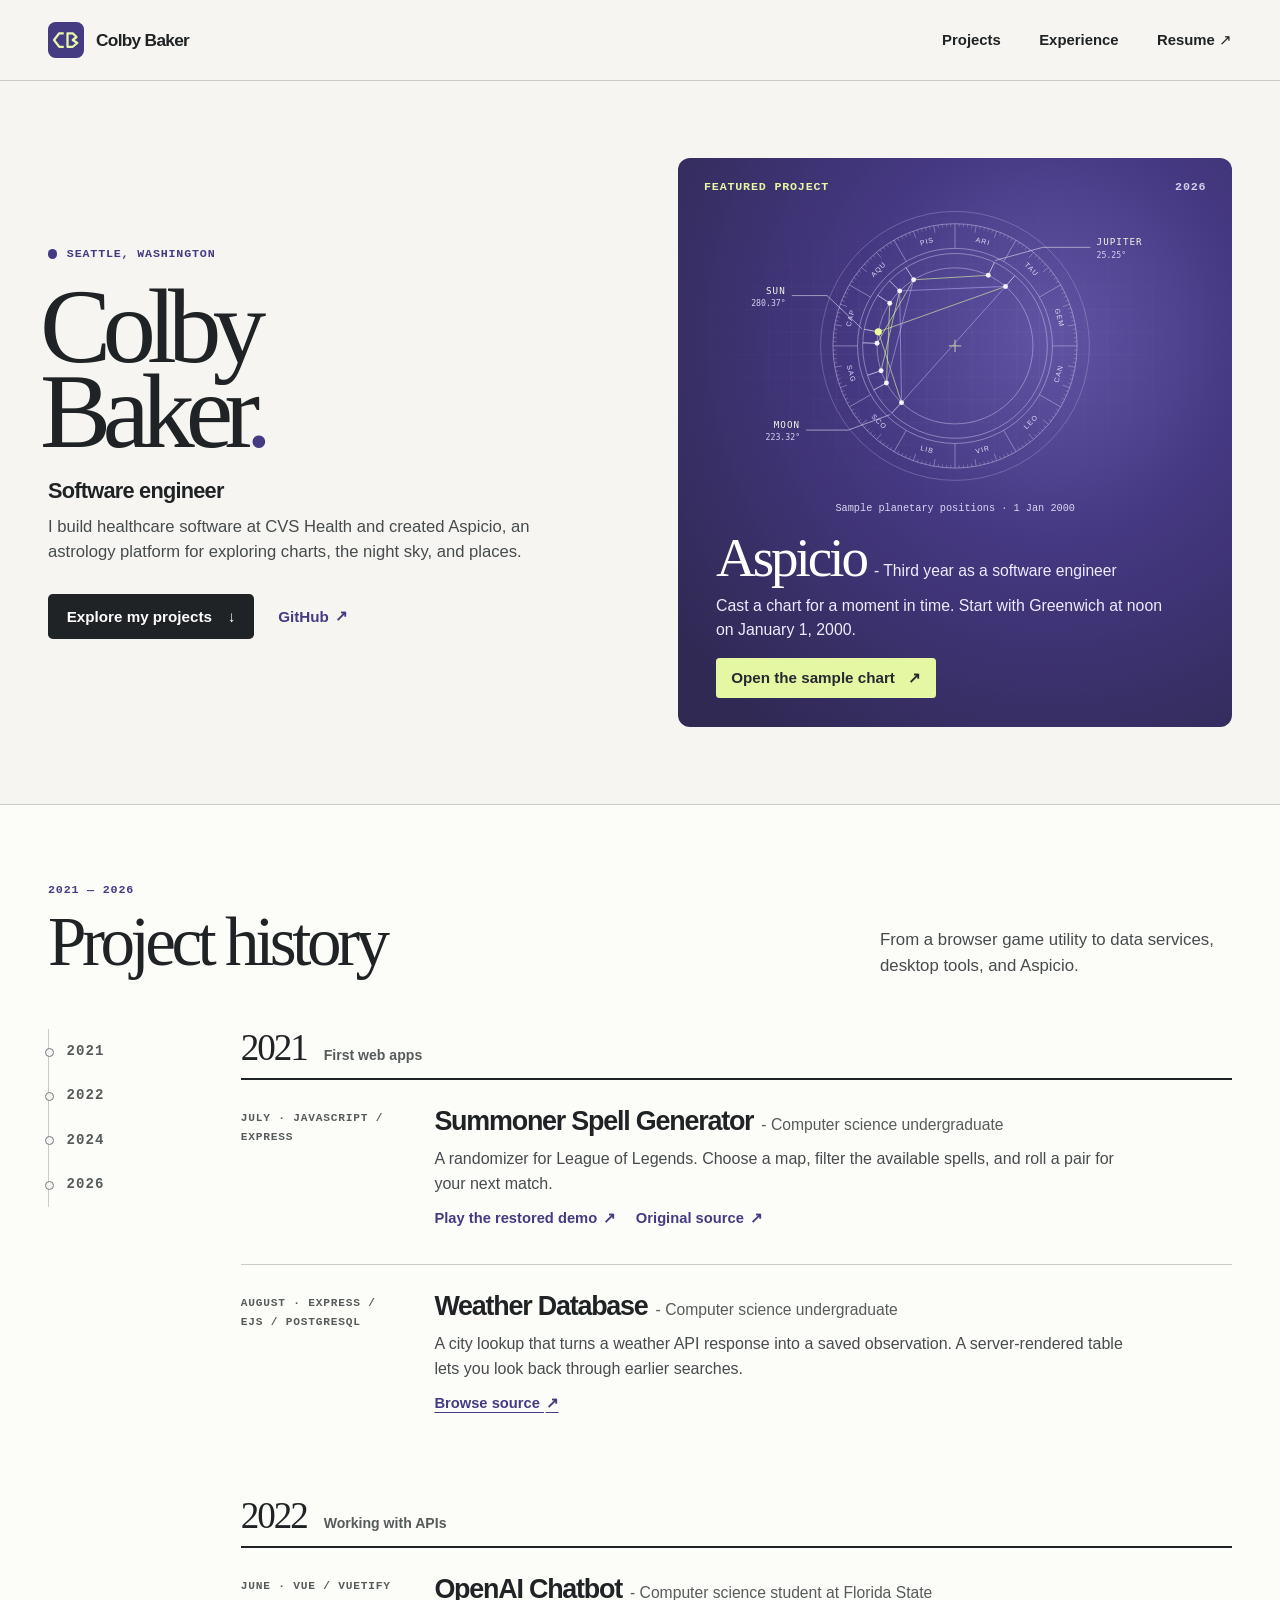
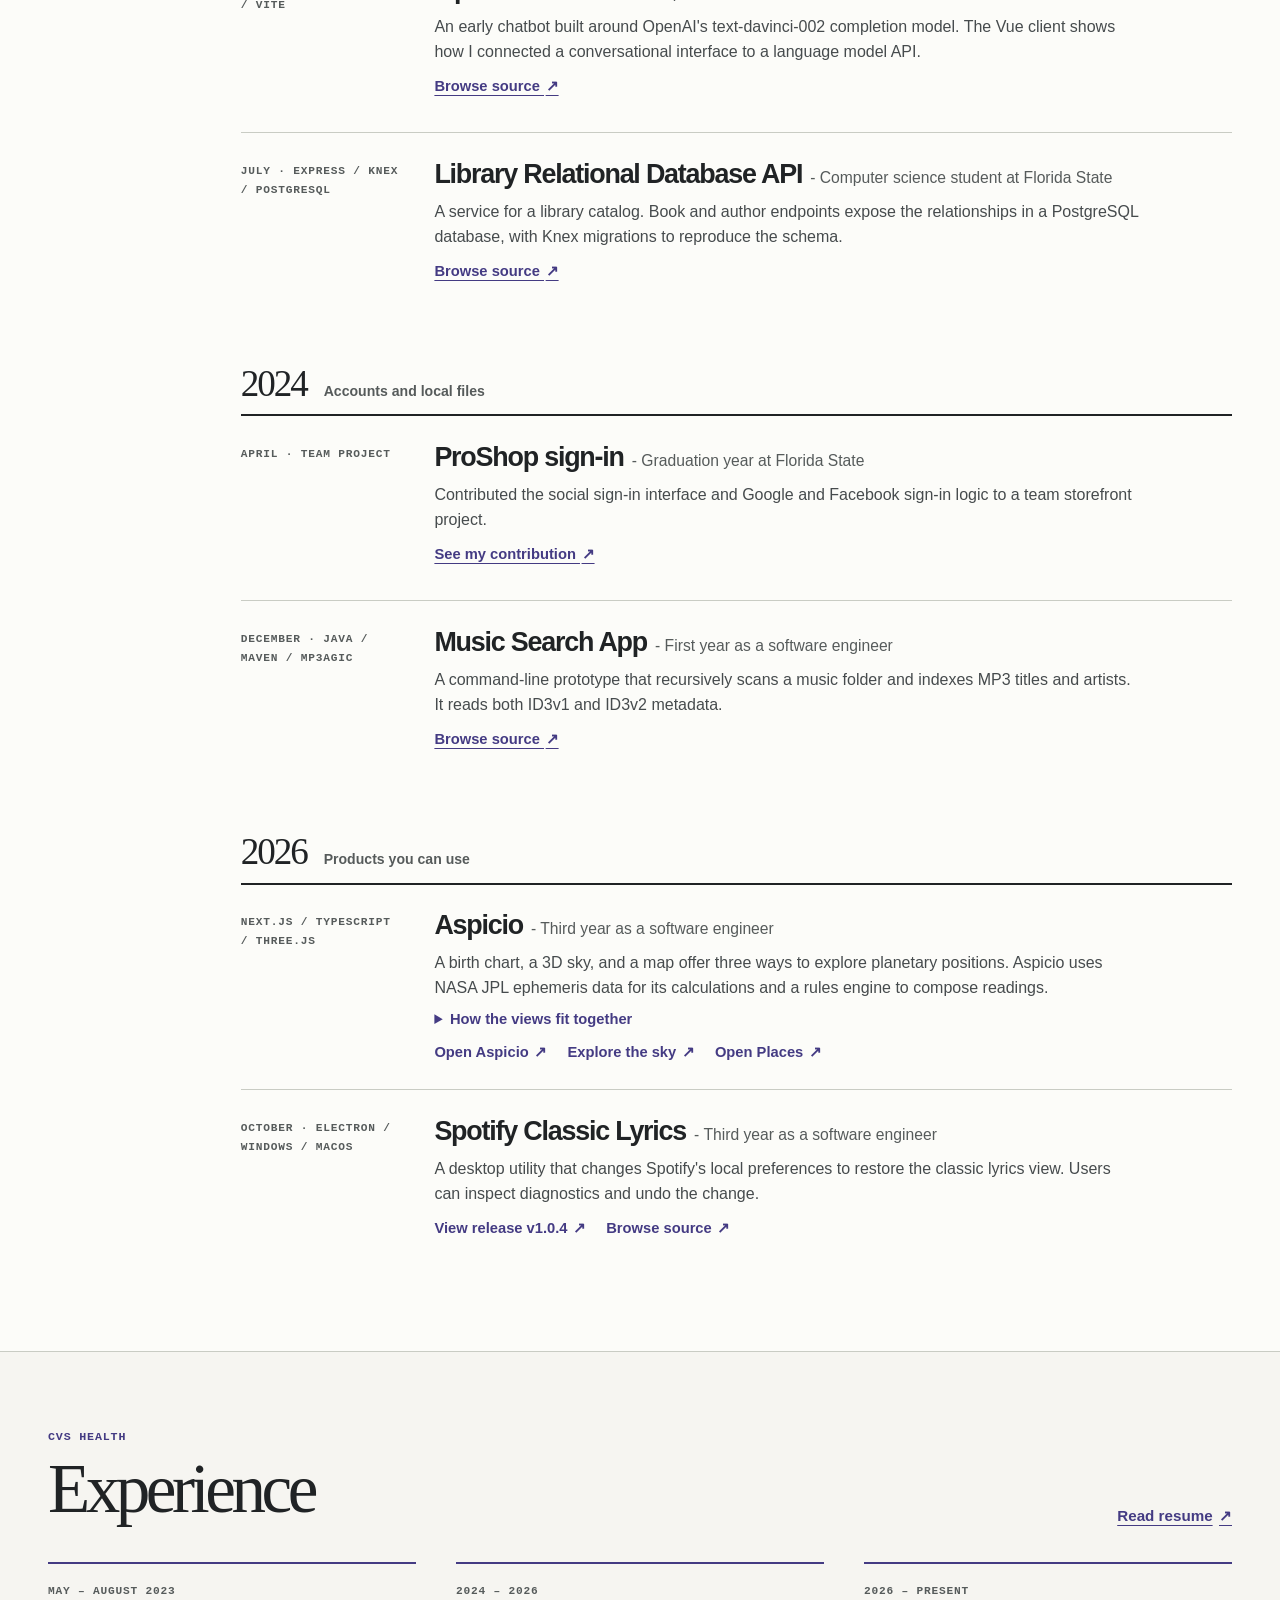
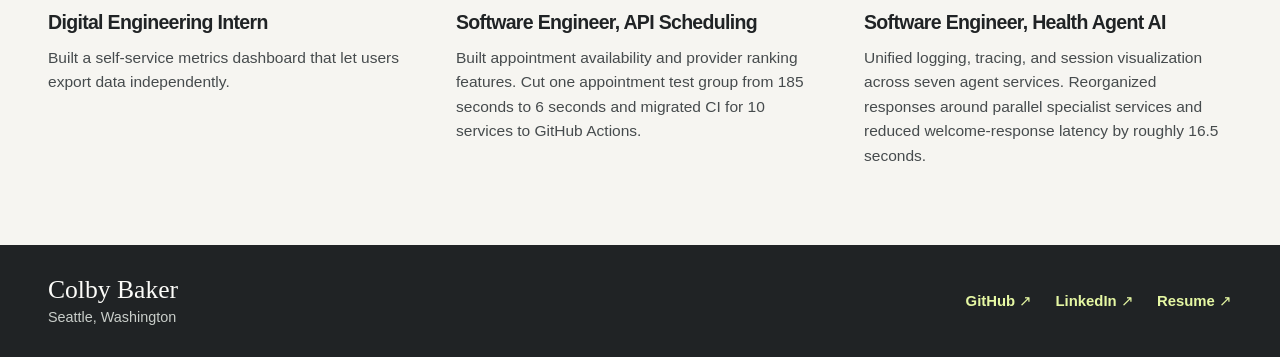
==== index.html @ 5fcb0e1f "Refresh cached styles for project stage labels" ====
<!doctype html>
<html lang="en">
<head>
  <meta charset="utf-8">
  <meta name="viewport" content="width=device-width,initial-scale=1">
  <meta name="theme-color" content="#f6f5f1">
  <title>Colby Baker • Software engineer</title>
  <meta name="description" content="Colby Baker's engineering portfolio. Try Aspicio, explore a restored 2021 web app, and follow his work from relational APIs to production software at CVS Health.">
  <meta property="og:title" content="Colby Baker • Software engineer">
  <meta property="og:description" content="Explore Aspicio and follow my projects from 2021 to today.">
  <meta property="og:type" content="website">
  <meta property="og:url" content="https://colbyco.github.io/">
  <link rel="canonical" href="https://colbyco.github.io/">
  <link rel="icon" href="data:image/svg+xml,%3Csvg xmlns='http://www.w3.org/2000/svg' viewBox='0 0 48 48'%3E%3Crect width='48' height='48' rx='10' fill='%233f3882'/%3E%3Cpath d='M21 15H15L8 24l7 9h6m5-18h7l5 5-5 4 6 4-6 5h-7Z' fill='none' stroke='%23e7f8a9' stroke-width='3' stroke-linejoin='round'/%3E%3C/svg%3E">
  <link rel="stylesheet" href="./portfolio.css?v=42088f0">
</head>
<body id="top">
  <a class="skip" href="#main">Skip to content</a>
  <header class="site-header">
    <div class="wrap nav">
      <a href="#top" class="wordmark" aria-label="Colby Baker, home">
        <svg width="36" height="36" viewBox="0 0 48 48" aria-hidden="true"><rect width="48" height="48" rx="10" fill="currentColor"/><path d="M21 15H15L8 24l7 9h6m5-18h7l5 5-5 4 6 4-6 5h-7Z" fill="none" stroke="#e7f8a9" stroke-width="3" stroke-linejoin="round"/></svg>
        <span>Colby Baker</span>
      </a>
      <nav aria-label="Main navigation">
        <a href="#projects">Projects</a>
        <a href="#experience">Experience</a>
        <a href="./Colby-Baker-Resume.pdf">Resume <span aria-hidden="true">↗</span></a>
      </nav>
    </div>
  </header>
  <main id="main">
    <section class="hero wrap" aria-labelledby="hero-title">
      <div class="hero-copy">
        <p class="eyebrow location"><span aria-hidden="true"></span>Seattle, Washington</p>
        <h1 id="hero-title">Colby <br>Baker<span class="period">.</span></h1>
        <p class="intro-role">Software engineer</p>
        <p class="intro">I build healthcare software at CVS Health and created Aspicio, an astrology platform for exploring charts, the night sky, and places.</p>
        <div class="actions">
          <a class="button" href="#projects">Explore my projects <span aria-hidden="true">↓</span></a>
          <a class="text-link" href="https://github.com/Colbyco">GitHub <span aria-hidden="true">↗</span></a>
        </div>
      </div>
      <article class="feature" aria-labelledby="featured-name">
        <div class="feature-header"><span class="eyebrow">Featured project</span><span class="feature-date">2026</span></div>
        <figure class="chart-frame"><img src="./j2000.svg" width="540" height="300" alt="A circular plot showing the geocentric longitudes of ten solar system bodies."><figcaption>Sample planetary positions · 1 Jan 2000</figcaption></figure>
        <div class="feature-content">
          <h2 id="featured-name">Aspicio <span class="project-stage">-&nbsp;Third year as a software engineer</span></h2>
          <p>Cast a chart for a moment in time. Start with Greenwich at noon on January 1, 2000.</p>
          <a class="feature-link" href="https://aspicio.app/chart?date=2000-01-01&amp;time=12%3A00&amp;lat=51.4779&amp;lng=0&amp;tz=Europe%2FLondon&amp;loc=Greenwich">Open the sample chart <span aria-hidden="true">↗</span></a>
        </div>
      </article>
    </section>
    <section class="archive" id="projects" aria-labelledby="projects-title">
      <div class="wrap">
        <header class="section-header"><div><p class="eyebrow">2021 — 2026</p><h2 id="projects-title">Project history</h2></div>
        <p>From a browser game utility to data services, desktop tools, and Aspicio.</p></header>
        <div class="archive-layout">
          <nav class="year-nav" aria-label="Jump to project year">
            <a href="#y2021">2021</a><a href="#y2022">2022</a><a href="#y2024">2024</a><a href="#y2026">2026</a>
          </nav>
          <div class="years">
            <section class="year" id="y2021" aria-labelledby="year2021">
              <h3 id="year2021">2021 <span>First web apps</span></h3>
              <article class="project">
                <p class="meta"><time datetime="2021-07">July</time> · JavaScript / Express</p><h4>Summoner Spell Generator <span class="project-stage">-&nbsp;Computer science undergraduate</span></h4>
                <p>A randomizer for League of Legends. Choose a map, filter the available spells, and roll a pair for your next match.</p>
                <div class="project-links"><a href="./summoner-spell-generator.html">Play the restored demo <span aria-hidden="true">↗</span></a><a href="https://github.com/Colbyco/summoner-spell-generator">Original source <span aria-hidden="true">↗</span></a></div>
              </article>
              <article class="project">
                <p class="meta"><time datetime="2021-08">August</time> · Express / EJS / PostgreSQL</p><h4>Weather Database <span class="project-stage">-&nbsp;Computer science undergraduate</span></h4>
                <p>A city lookup that turns a weather API response into a saved observation. A server-rendered table lets you look back through earlier searches.</p>
                <a href="https://github.com/Colbyco/weather-database-website">Browse source <span aria-hidden="true">↗</span></a>
              </article>
            </section>
            <section class="year" id="y2022" aria-labelledby="year2022">
              <h3 id="year2022">2022 <span>Working with APIs</span></h3>
              <article class="project">
                <p class="meta"><time datetime="2022-06">June</time> · Vue / Vuetify / Vite</p><h4>OpenAI Chatbot <span class="project-stage">-&nbsp;Computer science student at Florida State</span></h4>
                <p>An early chatbot built around OpenAI's text-davinci-002 completion model. The Vue client shows how I connected a conversational interface to a language model API.</p>
                <a href="https://github.com/Colbyco/OpenAI-Chat-Bot">Browse source <span aria-hidden="true">↗</span></a>
              </article>
              <article class="project">
                <p class="meta"><time datetime="2022-07">July</time> · Express / Knex / PostgreSQL</p><h4>Library Relational Database API <span class="project-stage">-&nbsp;Computer science student at Florida State</span></h4>
                <p>A service for a library catalog. Book and author endpoints expose the relationships in a PostgreSQL database, with Knex migrations to reproduce the schema.</p>
                <a href="https://github.com/Colbyco/library-relational-database-api">Browse source <span aria-hidden="true">↗</span></a>
              </article>
            </section>
            <section class="year" id="y2024" aria-labelledby="year2024">
              <h3 id="year2024">2024 <span>Accounts and local files</span></h3>
              <article class="project">
                <p class="meta"><time datetime="2024-04">April</time> · Team project</p><h4>ProShop sign-in <span class="project-stage">-&nbsp;Graduation year at Florida State</span></h4>
                <p>Contributed the social sign-in interface and Google and Facebook sign-in logic to a team storefront project.</p>
                <a href="https://github.com/Colbyco/proshop-v2/commit/704b9f6">See my contribution <span aria-hidden="true">↗</span></a>
              </article>
              <article class="project">
                <p class="meta"><time datetime="2024-12">December</time> · Java / Maven / mp3agic</p><h4>Music Search App <span class="project-stage">-&nbsp;First year as a software engineer</span></h4>
                <p>A command-line prototype that recursively scans a music folder and indexes MP3 titles and artists. It reads both ID3v1 and ID3v2 metadata.</p>
                <a href="https://github.com/Colbyco/music-search-app">Browse source <span aria-hidden="true">↗</span></a>
              </article>
            </section>
            <section class="year" id="y2026" aria-labelledby="year2026">
              <h3 id="year2026">2026 <span>Products you can use</span></h3>
              <article class="project">
                <p class="meta">Next.js / TypeScript / Three.js</p><h4>Aspicio <span class="project-stage">-&nbsp;Third year as a software engineer</span></h4>
                <p>A birth chart, a 3D sky, and a map offer three ways to explore planetary positions. Aspicio uses NASA JPL ephemeris data for its calculations and a rules engine to compose readings.</p>
                <details><summary>How the views fit together</summary><p>The chart plots bodies and aspects for a time and place. The sky puts those bodies among the stars. The Places map lets you move the location and explore how a relocation chart changes.</p></details>
                <div class="project-links"><a href="https://aspicio.app">Open Aspicio <span aria-hidden="true">↗</span></a><a href="https://aspicio.app/sky">Explore the sky <span aria-hidden="true">↗</span></a><a href="https://aspicio.app/places">Open Places <span aria-hidden="true">↗</span></a></div>
              </article>
              <article class="project">
                <p class="meta"><time datetime="2026-10">October</time> · Electron / Windows / macOS</p><h4>Spotify Classic Lyrics <span class="project-stage">-&nbsp;Third year as a software engineer</span></h4>
                <p>A desktop utility that changes Spotify's local preferences to restore the classic lyrics view. Users can inspect diagnostics and undo the change.</p>
                <div class="project-links"><a href="https://github.com/Colbyco/spotify-classic-lyrics/releases/tag/v1.0.4">View release v1.0.4 <span aria-hidden="true">↗</span></a><a href="https://github.com/Colbyco/spotify-classic-lyrics">Browse source <span aria-hidden="true">↗</span></a></div>
              </article>
            </section>
          </div>
        </div>
      </div>
    </section>
    <section class="experience wrap" id="experience" aria-labelledby="experience-title">
      <header class="section-header"><div><p class="eyebrow">CVS Health</p><h2 id="experience-title">Experience</h2></div><a class="text-link" href="./Colby-Baker-Resume.pdf">Read resume <span aria-hidden="true">↗</span></a></header>
      <div class="roles">
        <article><p class="meta">May – August 2023</p><h3>Digital Engineering Intern</h3><p>Built a self-service metrics dashboard that let users export data independently.</p></article>
        <article><p class="meta">2024 – 2026</p><h3>Software Engineer, API Scheduling</h3><p>Built appointment availability and provider ranking features. Cut one appointment test group from 185 seconds to 6 seconds and migrated CI for 10 services to GitHub Actions.</p></article>
        <article><p class="meta">2026 – present</p><h3>Software Engineer, Health Agent AI</h3><p>Unified logging, tracing, and session visualization across seven agent services. Reorganized responses around parallel specialist services and reduced welcome-response latency by roughly 16.5 seconds.</p></article>
      </div>
    </section>
  </main>
  <footer><div class="wrap footer"><div><strong>Colby Baker</strong><p>Seattle, Washington</p></div><nav aria-label="Professional links"><a href="https://github.com/Colbyco">GitHub ↗</a><a href="https://www.linkedin.com/in/bakercolby/">LinkedIn ↗</a><a href="./Colby-Baker-Resume.pdf">Resume ↗</a></nav></div></footer>
</body>
</html>
---- portfolio.css ----
:root {
  --paper: #f6f5f1;
  --white: #fcfcf9;
  --ink: #202325;
  --body: #464b4d;
  --muted: #565b5b;
  --line: #c9ccc4;
  --indigo: #443b83;
  --lime: #e5f7a3;
  color-scheme: light;
  font-family: "Instrument Sans", "Segoe UI", Arial, sans-serif;
  color: var(--ink);
  background: var(--paper);
  scroll-behavior: smooth;
}
* { box-sizing: border-box; }
body { margin: 0; }
a { color: inherit; text-underline-offset: .25em; text-decoration-thickness: .08em; }
a:hover { text-decoration: underline; }
a:focus-visible, summary:focus-visible { outline: 3px solid #8871d4; outline-offset: 5px; border-radius: .15rem; }
img { max-width: 100%; display: block; }
h1, h2, h3, h4, p { margin: 0; }
.wrap { width: min(77rem, calc(100% - 6rem)); margin-inline: auto; }
.skip { position: fixed; z-index: 5; top: .5rem; left: .5rem; padding: .75rem 1rem; color: white; background: var(--indigo); transform: translateY(-160%); }
.skip:focus { transform: translateY(0); }
.site-header { border-bottom: 1px solid var(--line); }
.nav, .wordmark, .nav nav, .actions, .button, .text-link, .feature-header, .feature-link, .project-links, .footer, .footer nav { display: flex; align-items: center; }
.nav { min-height: 5rem; justify-content: space-between; gap: 1rem; }
.wordmark { gap: .75rem; font-size: 1.08rem; font-weight: 680; letter-spacing: -.04em; }
.wordmark svg { color: var(--indigo); }
.nav a, .actions a, .feature-link, .footer a, .year-nav a, .project-links a { text-decoration: none; }
.nav nav { gap: clamp(1rem, 3vw, 2.5rem); }
.nav nav a, .footer nav a { padding: .65rem 0; font-size: .93rem; font-weight: 580; }
.nav a:hover, .footer a:hover, .actions .text-link:hover, .year-nav a:hover, .project-links a:hover { text-decoration: underline; }
.hero { display: grid; grid-template-columns: 1fr 1fr; align-items: stretch; gap: clamp(2.4rem, 6vw, 6rem); padding-block: clamp(3rem, 6vw, 5.8rem); }
.hero-copy { align-self: center; padding-block: .6rem; }
.eyebrow, .meta, .feature-date, .year-nav a { font: 600 .73rem/1.45 "Cascadia Mono", Consolas, "Courier New", monospace; letter-spacing: .07em; text-transform: uppercase; }
.eyebrow { color: var(--indigo); }
.location { display: flex; align-items: center; gap: .6rem; }
.location span { width: .58rem; height: .58rem; border-radius: 50%; background: var(--indigo); }
h1 { margin: 1.35rem 0 1.55rem -.075em; font: 500 clamp(5.65rem, 8.35vw, 8.65rem)/.79 Georgia, "Times New Roman", serif; letter-spacing: -.082em; }
.period { color: var(--indigo); }
.intro-role { font-size: clamp(1.15rem, 1.7vw, 1.55rem); font-weight: 600; letter-spacing: -.035em; }
.intro { margin-top: .65rem; max-width: 32rem; color: var(--body); font-size: clamp(1.04rem, 1.3vw, 1.18rem); line-height: 1.52; }
.actions { flex-wrap: wrap; gap: 1.5rem; margin-top: 1.8rem; }
.button, .text-link, .feature-link { gap: 1rem; font-size: .95rem; font-weight: 640; }
.button { padding: .9rem 1.17rem; background: var(--ink); color: white; border-radius: .3rem; }
.button:hover { background: var(--indigo); }
.text-link { color: var(--indigo); gap: .4rem; }
.feature { position: relative; isolation: isolate; overflow: hidden; display: flex; flex-direction: column; background: radial-gradient(ellipse at 67% 31%, #6154a4 0%, #453882 38%, #302954 89%); color: #fff; border-radius: .75rem; min-width: 0; }
.feature-header { justify-content: space-between; gap: 1rem; padding: 1.35rem 1.6rem 0; }
.feature-header .eyebrow { color: var(--lime); }
.feature-date { color: #d5cfea; }
.chart-frame { display: grid; align-content: center; flex: 1; min-height: 0; margin: 0; }
.chart-frame img { width: 100%; height: auto; }
.chart-frame figcaption { text-align: center; margin: -.2rem .75rem .8rem; font: .64rem/1.4 "Cascadia Mono", Consolas, monospace; color: #d9d5f1; }
.feature-content { padding: .15rem clamp(1.5rem, 3vw, 2.35rem) 1.85rem; }
.feature-content h2 { font: 500 clamp(2.6rem, 4.3vw, 4rem)/1 Georgia, "Times New Roman", serif; letter-spacing: -.055em; }
.feature-content p { max-width: 29rem; margin: .55rem 0 1rem; color: #eeebff; line-height: 1.5; font-size: .99rem; }
.feature-link { display: inline-flex; min-height: 2.5rem; gap: .8rem; padding-inline: .95rem; border-radius: .22rem; background: var(--lime); color: #282830; }
.feature-link:hover { background: #efffc2; text-decoration: underline; }
.archive { padding-block: clamp(3.25rem, 6vw, 5.8rem); border-block: 1px solid var(--line); background: var(--white); }
.section-header { display: flex; align-items: end; justify-content: space-between; gap: 2rem; }
.section-header h2 { margin-top: .45rem; font: 500 clamp(2.8rem, 5.4vw, 5.1rem)/1.04 Georgia, serif; letter-spacing: -.065em; }
.section-header > p { max-width: 22rem; color: var(--body); line-height: 1.5; font-size: 1.05rem; }
.archive-layout { display: grid; grid-template-columns: 9.25rem 1fr; gap: 2.8rem; align-items: start; margin-top: 3.2rem; }
.year-nav { position: sticky; top: 1.5rem; display: grid; border-left: 1px solid var(--line); }
.year-nav a { position: relative; padding: .75rem 1.1rem; color: var(--muted); font-size: .88rem; }
.year-nav a:hover, .year-nav a:focus-visible { color: var(--indigo); }
.year-nav a::before { content: ""; position: absolute; width: .44rem; height: .44rem; border-radius: 50%; background: var(--paper); border: 1px solid #777484; left: -.27rem; top: calc(50% - .22rem); }
.year { scroll-margin-top: 1.5rem; margin-bottom: 3rem; }
.year:last-child { margin-bottom: 0; }
.year > h3 { display: flex; align-items: baseline; gap: 1.05rem; padding-bottom: .76rem; border-bottom: 2px solid var(--ink); font: 500 2.32rem/1 Georgia, serif; letter-spacing: -.055em; }
.year h3 span { font: 600 .88rem/1.45 "Instrument Sans", "Segoe UI", Arial, sans-serif; color: var(--muted); letter-spacing: 0; }
.project { display: grid; grid-template-columns: 11rem minmax(0, 1fr); gap: .52rem 1.1rem; align-items: start; padding: 1.55rem 0; }
.project + .project { border-top: 1px solid var(--line); }
.meta { color: var(--muted); font-size: .7rem; }
.project > .meta { grid-column: 1; grid-row: 1 / span 4; padding: .26rem .5rem 0 0; max-width: 10.5rem; line-height: 1.65; }
.project > :not(.meta) { grid-column: 2; }
.project h4 { font: 650 clamp(1.32rem, 2.1vw, 1.7rem)/1.2 "Instrument Sans", "Segoe UI", Arial, sans-serif; letter-spacing: -.045em; }
.project h4, .feature-content h2 { display: flex; flex-wrap: wrap; align-items: baseline; gap: .2rem .5rem; }
.project-stage { color: var(--muted); font: 500 .98rem/1.4 "Instrument Sans", "Segoe UI", Arial, sans-serif; letter-spacing: normal; }
.feature .project-stage { color: #eeebff; }
.project > p:not(.meta), details p, .roles article > p:not(.meta) { color: var(--body); font-size: 1rem; line-height: 1.58; max-width: 44rem; }
.project > a, .project-links a { color: var(--indigo); font-weight: 640; font-size: .92rem; }
.project > a, .project-links { justify-self: start; padding-block: .3rem; }
.project-links { flex-wrap: wrap; gap: .65rem 1.25rem; }
.project a span { margin-left: .1rem; }
details { margin-block: .15rem; }
summary { cursor: pointer; font-size: .92rem; font-weight: 600; color: var(--indigo); }
details p { margin-top: .4rem; }
.experience { padding-block: clamp(3.25rem, 6vw, 5.8rem); }
.roles { margin-top: 2.3rem; display: grid; grid-template-columns: repeat(3, minmax(0,1fr)); gap: 2.5rem; }
.roles article { border-top: 2px solid var(--indigo); padding-top: 1.2rem; }
.roles h3 { margin: .7rem 0; font-size: 1.22rem; letter-spacing: -.035em; line-height: 1.25; }
.roles article > p:not(.meta) { font-size: .97rem; }
footer { background: var(--ink); color: var(--white); padding-block: 2rem; }
.footer { justify-content: space-between; gap: 1.4rem; }
.footer strong { font: 500 1.6rem/1 Georgia, serif; }
.footer p { margin-top: .4rem; color: #c9ceca; font-size: .9rem; }
.footer nav { gap: 1.45rem; color: var(--lime); }
@media (max-width: 64rem) {
  .wrap { width: calc(100% - 4rem); }
  .archive-layout { grid-template-columns: 6rem 1fr; gap: 1.5rem; }
  .project { grid-template-columns: 8rem minmax(0,1fr); }
  .roles { gap: 1.5rem; }
}
@media (max-width: 50rem) {
  .wrap { width: calc(100% - 2.6rem); }
  .hero { gap: 1.7rem; }
  .intro { font-size: 1rem; }
  h1 { font-size: clamp(4.75rem, 11vw, 6.2rem); }
  .feature-header { padding: 1.05rem 1.15rem 0; }
  .feature-content { padding: .5rem 1.15rem 1.25rem; }
  .section-header { align-items: start; }
  .section-header > p { max-width: 16rem; }
  .archive-layout { display: block; margin-top: 1.8rem; }
  .year-nav { position: static; display: flex; gap: .15rem; border: 0; margin: 0 0 2rem; }
  .year-nav a { border: 1px solid var(--line); border-radius: .2rem; padding: .55rem .85rem; }
  .year-nav a::before { display: none; }
  .roles { grid-template-columns: 1fr; }
}
@media (max-width: 40rem) {
  .wrap { width: calc(100% - 2.2rem); }
  .nav { min-height: 4.3rem; }
  .wordmark { gap: .45rem; }
  .wordmark span { display: none; }
  .wordmark svg { width: 2rem; height: 2rem; }
  .nav nav { gap: 1.05rem; }
  .nav nav a { font-size: .85rem; }
  .hero { grid-template-columns: 1fr; padding-block: 2.3rem; gap: 2rem; }
  .hero-copy { padding: 0; }
  h1 { font-size: clamp(4.5rem, 15vw, 6.65rem); margin-block: 1rem .95rem; line-height: .92; }
  h1 br { display: none; }
  .intro-role { font-size: 1.17rem; }
  .actions { margin-top: 1.15rem; }
  .chart-frame img { max-height: 15rem; }
  .feature-content { padding: .45rem 1.2rem 1.3rem; }
  .section-header { display: block; }
  .section-header > p { margin-top: .9rem; max-width: 27rem; }
  .section-header > a { margin-top: .9rem; }
  .project { display: block; padding-block: 1.25rem; }
  .project > .meta { max-width: none; margin-bottom: .42rem; padding: 0; }
  .project h4 { margin-bottom: .52rem; }
  .project > a { display: inline-block; margin-top: .45rem; }
  .project-links, details { margin-top: .6rem; }
  .year-nav { flex-wrap: wrap; }
  .year { margin-bottom: 2rem; }
  .footer { align-items: start; flex-direction: column; }
  .roles { margin-top: 1.5rem; }
}
@media (prefers-reduced-motion: reduce) { :root { scroll-behavior: auto; } }
@media print {
  :root { background: white; }
  .site-header, .actions, .year-nav, footer, .chart-frame, .skip { display: none; }
  .wrap { width: 100%; }
  .hero, .archive, .experience { padding-block: 1rem; }
  .archive-layout { display: block; }
  .project, .roles article { break-inside: avoid; }
  .feature { background: white; color: black; border: 1px solid #777; }
  .feature-content p, .feature-header .eyebrow, .feature-date { color: black; }
}
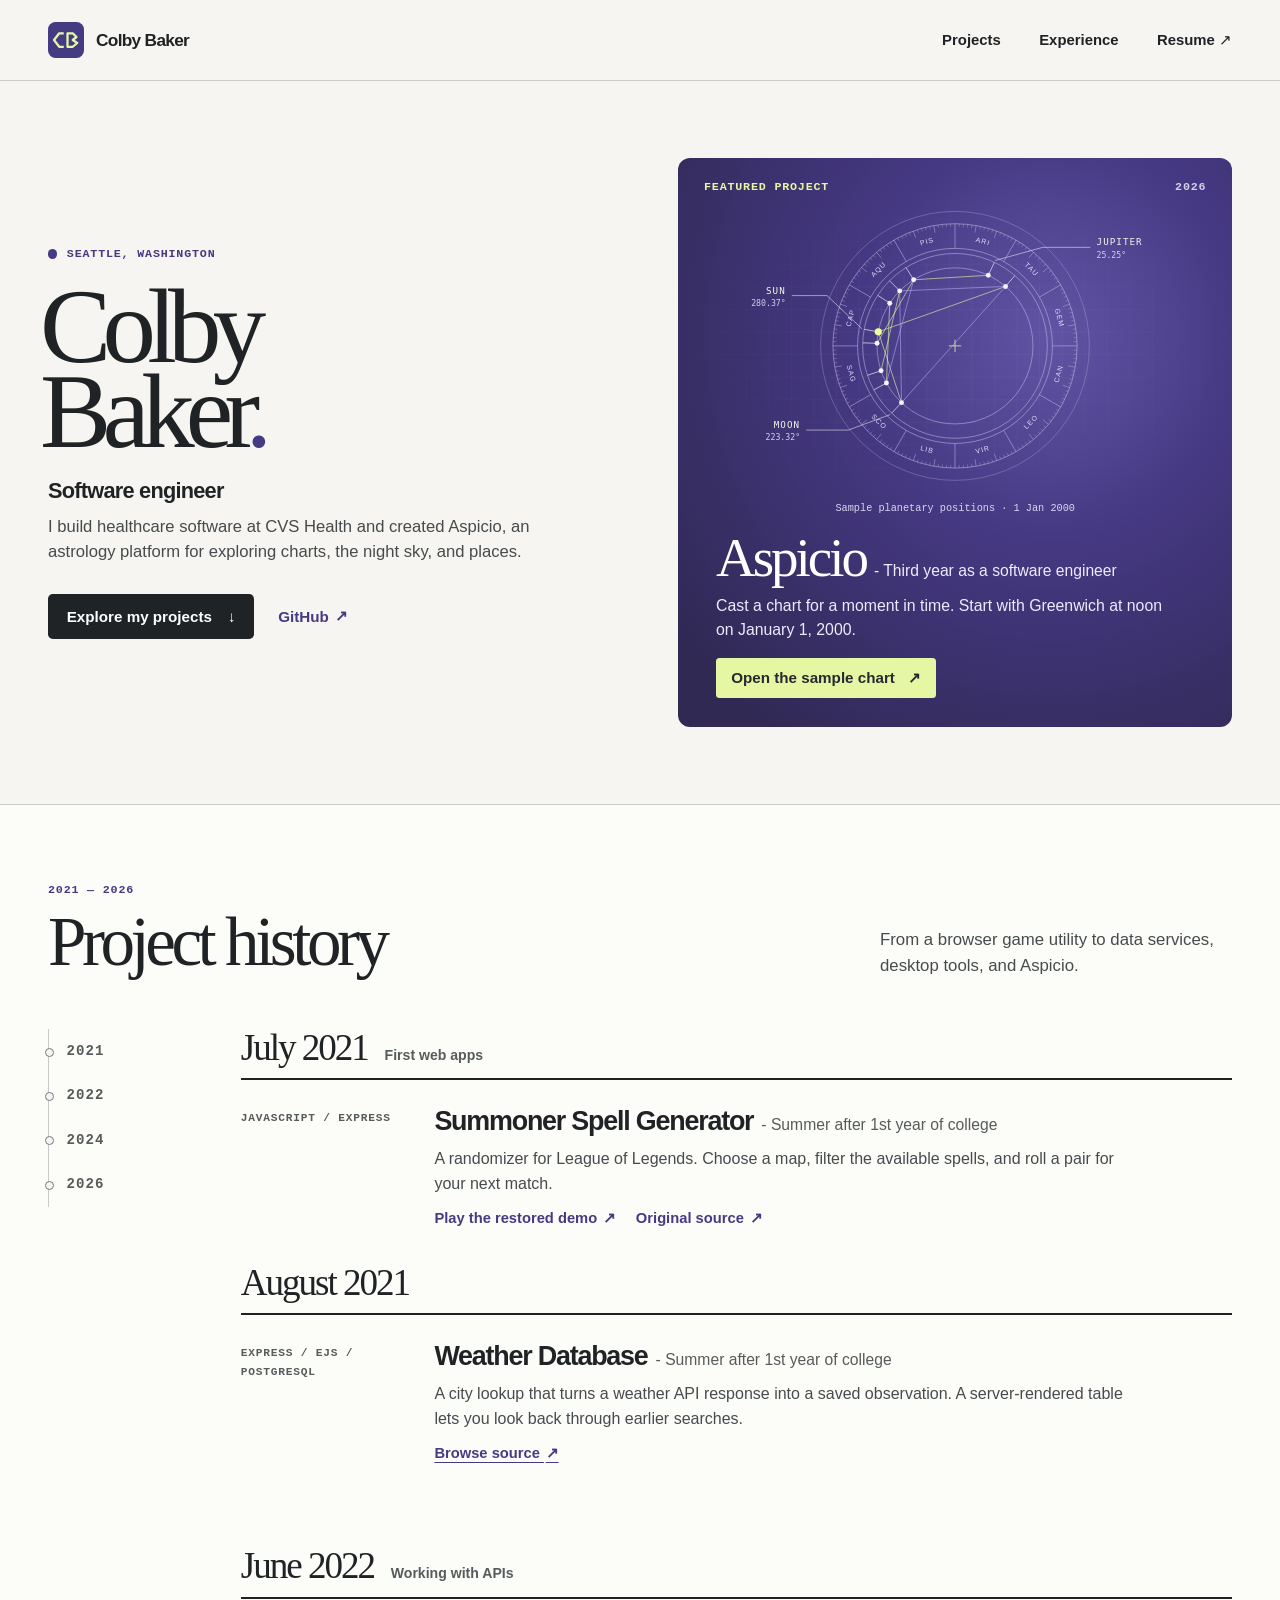
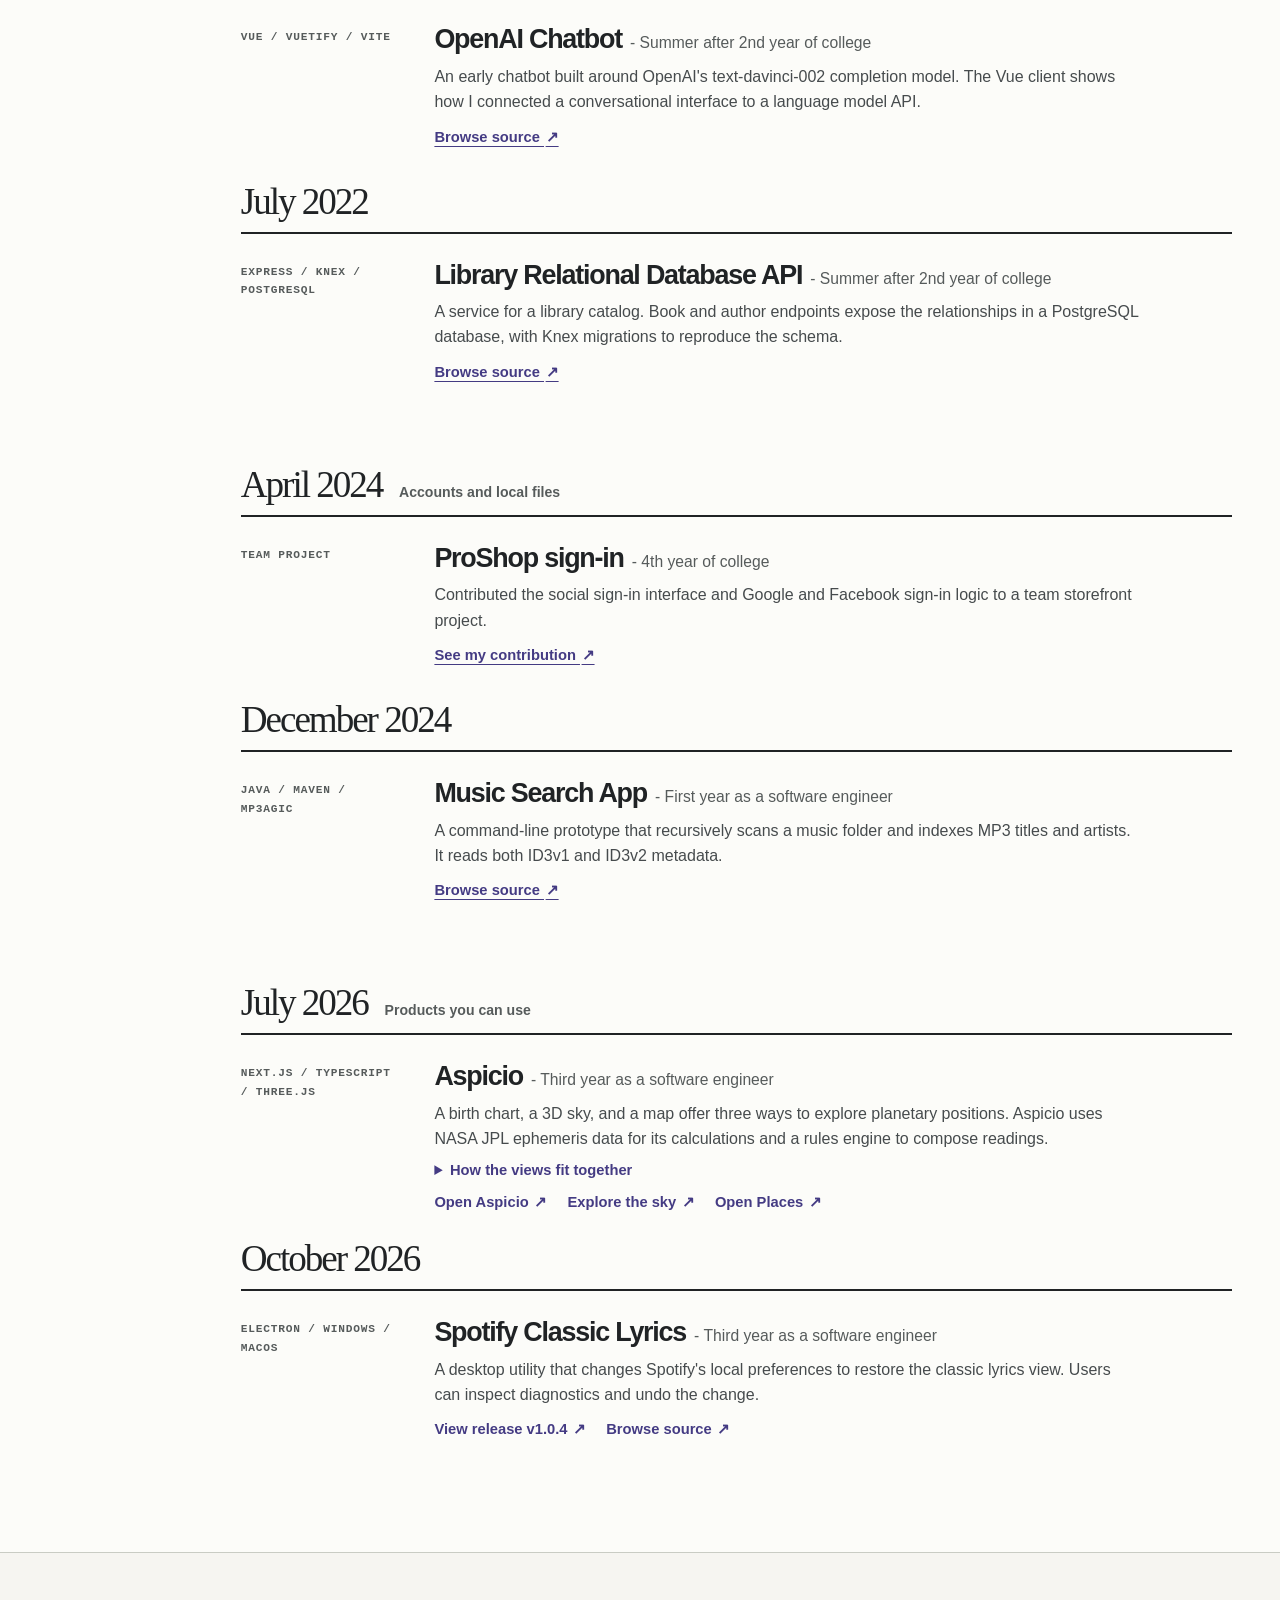
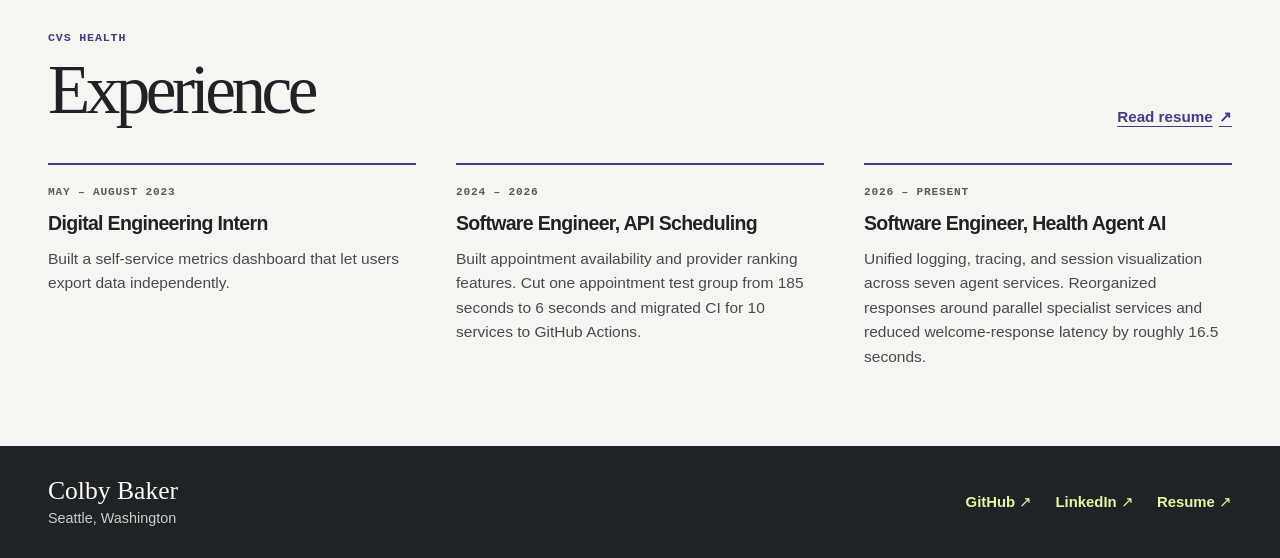
==== commit 1d4b9089: "Move project dates into headings and clarify college years" ====
--- a/index.html
+++ b/index.html
@@ -12,7 +12,7 @@
   <meta property="og:url" content="https://colbyco.github.io/">
   <link rel="canonical" href="https://colbyco.github.io/">
   <link rel="icon" href="data:image/svg+xml,%3Csvg xmlns='http://www.w3.org/2000/svg' viewBox='0 0 48 48'%3E%3Crect width='48' height='48' rx='10' fill='%233f3882'/%3E%3Cpath d='M21 15H15L8 24l7 9h6m5-18h7l5 5-5 4 6 4-6 5h-7Z' fill='none' stroke='%23e7f8a9' stroke-width='3' stroke-linejoin='round'/%3E%3C/svg%3E">
-  <link rel="stylesheet" href="./portfolio.css?v=42088f0">
+  <link rel="stylesheet" href="./portfolio.css?v=cbfd626">
 </head>
 <body id="top">
   <a class="skip" href="#main">Skip to content</a>
@@ -60,55 +60,59 @@
             <a href="#y2021">2021</a><a href="#y2022">2022</a><a href="#y2024">2024</a><a href="#y2026">2026</a>
           </nav>
           <div class="years">
-            <section class="year" id="y2021" aria-labelledby="year2021">
-              <h3 id="year2021">2021 <span>First web apps</span></h3>
+            <section class="year" id="y2021" aria-label="2021 projects">
+              <h3 id="year2021"><time datetime="2021-07">July 2021</time> <span>First web apps</span></h3>
               <article class="project">
-                <p class="meta"><time datetime="2021-07">July</time> · JavaScript / Express</p><h4>Summoner Spell Generator <span class="project-stage">-&nbsp;Computer science undergraduate</span></h4>
+                <p class="meta">JavaScript / Express</p><h4>Summoner Spell Generator <span class="project-stage">-&nbsp;Summer after 1st year of college</span></h4>
                 <p>A randomizer for League of Legends. Choose a map, filter the available spells, and roll a pair for your next match.</p>
                 <div class="project-links"><a href="./summoner-spell-generator.html">Play the restored demo <span aria-hidden="true">↗</span></a><a href="https://github.com/Colbyco/summoner-spell-generator">Original source <span aria-hidden="true">↗</span></a></div>
               </article>
+              <h3><time datetime="2021-08">August 2021</time></h3>
               <article class="project">
-                <p class="meta"><time datetime="2021-08">August</time> · Express / EJS / PostgreSQL</p><h4>Weather Database <span class="project-stage">-&nbsp;Computer science undergraduate</span></h4>
+                <p class="meta">Express / EJS / PostgreSQL</p><h4>Weather Database <span class="project-stage">-&nbsp;Summer after 1st year of college</span></h4>
                 <p>A city lookup that turns a weather API response into a saved observation. A server-rendered table lets you look back through earlier searches.</p>
                 <a href="https://github.com/Colbyco/weather-database-website">Browse source <span aria-hidden="true">↗</span></a>
               </article>
             </section>
-            <section class="year" id="y2022" aria-labelledby="year2022">
-              <h3 id="year2022">2022 <span>Working with APIs</span></h3>
+            <section class="year" id="y2022" aria-label="2022 projects">
+              <h3 id="year2022"><time datetime="2022-06">June 2022</time> <span>Working with APIs</span></h3>
               <article class="project">
-                <p class="meta"><time datetime="2022-06">June</time> · Vue / Vuetify / Vite</p><h4>OpenAI Chatbot <span class="project-stage">-&nbsp;Computer science student at Florida State</span></h4>
+                <p class="meta">Vue / Vuetify / Vite</p><h4>OpenAI Chatbot <span class="project-stage">-&nbsp;Summer after 2nd year of college</span></h4>
                 <p>An early chatbot built around OpenAI's text-davinci-002 completion model. The Vue client shows how I connected a conversational interface to a language model API.</p>
                 <a href="https://github.com/Colbyco/OpenAI-Chat-Bot">Browse source <span aria-hidden="true">↗</span></a>
               </article>
+              <h3><time datetime="2022-07">July 2022</time></h3>
               <article class="project">
-                <p class="meta"><time datetime="2022-07">July</time> · Express / Knex / PostgreSQL</p><h4>Library Relational Database API <span class="project-stage">-&nbsp;Computer science student at Florida State</span></h4>
+                <p class="meta">Express / Knex / PostgreSQL</p><h4>Library Relational Database API <span class="project-stage">-&nbsp;Summer after 2nd year of college</span></h4>
                 <p>A service for a library catalog. Book and author endpoints expose the relationships in a PostgreSQL database, with Knex migrations to reproduce the schema.</p>
                 <a href="https://github.com/Colbyco/library-relational-database-api">Browse source <span aria-hidden="true">↗</span></a>
               </article>
             </section>
-            <section class="year" id="y2024" aria-labelledby="year2024">
-              <h3 id="year2024">2024 <span>Accounts and local files</span></h3>
+            <section class="year" id="y2024" aria-label="2024 projects">
+              <h3 id="year2024"><time datetime="2024-04">April 2024</time> <span>Accounts and local files</span></h3>
               <article class="project">
-                <p class="meta"><time datetime="2024-04">April</time> · Team project</p><h4>ProShop sign-in <span class="project-stage">-&nbsp;Graduation year at Florida State</span></h4>
+                <p class="meta">Team project</p><h4>ProShop sign-in <span class="project-stage">-&nbsp;4th year of college</span></h4>
                 <p>Contributed the social sign-in interface and Google and Facebook sign-in logic to a team storefront project.</p>
                 <a href="https://github.com/Colbyco/proshop-v2/commit/704b9f6">See my contribution <span aria-hidden="true">↗</span></a>
               </article>
+              <h3><time datetime="2024-12">December 2024</time></h3>
               <article class="project">
-                <p class="meta"><time datetime="2024-12">December</time> · Java / Maven / mp3agic</p><h4>Music Search App <span class="project-stage">-&nbsp;First year as a software engineer</span></h4>
+                <p class="meta">Java / Maven / mp3agic</p><h4>Music Search App <span class="project-stage">-&nbsp;First year as a software engineer</span></h4>
                 <p>A command-line prototype that recursively scans a music folder and indexes MP3 titles and artists. It reads both ID3v1 and ID3v2 metadata.</p>
                 <a href="https://github.com/Colbyco/music-search-app">Browse source <span aria-hidden="true">↗</span></a>
               </article>
             </section>
-            <section class="year" id="y2026" aria-labelledby="year2026">
-              <h3 id="year2026">2026 <span>Products you can use</span></h3>
+            <section class="year" id="y2026" aria-label="2026 projects">
+              <h3 id="year2026"><time datetime="2026-07">July 2026</time> <span>Products you can use</span></h3>
               <article class="project">
                 <p class="meta">Next.js / TypeScript / Three.js</p><h4>Aspicio <span class="project-stage">-&nbsp;Third year as a software engineer</span></h4>
                 <p>A birth chart, a 3D sky, and a map offer three ways to explore planetary positions. Aspicio uses NASA JPL ephemeris data for its calculations and a rules engine to compose readings.</p>
                 <details><summary>How the views fit together</summary><p>The chart plots bodies and aspects for a time and place. The sky puts those bodies among the stars. The Places map lets you move the location and explore how a relocation chart changes.</p></details>
                 <div class="project-links"><a href="https://aspicio.app">Open Aspicio <span aria-hidden="true">↗</span></a><a href="https://aspicio.app/sky">Explore the sky <span aria-hidden="true">↗</span></a><a href="https://aspicio.app/places">Open Places <span aria-hidden="true">↗</span></a></div>
               </article>
+              <h3><time datetime="2026-10">October 2026</time></h3>
               <article class="project">
-                <p class="meta"><time datetime="2026-10">October</time> · Electron / Windows / macOS</p><h4>Spotify Classic Lyrics <span class="project-stage">-&nbsp;Third year as a software engineer</span></h4>
+                <p class="meta">Electron / Windows / macOS</p><h4>Spotify Classic Lyrics <span class="project-stage">-&nbsp;Third year as a software engineer</span></h4>
                 <p>A desktop utility that changes Spotify's local preferences to restore the classic lyrics view. Users can inspect diagnostics and undo the change.</p>
                 <div class="project-links"><a href="https://github.com/Colbyco/spotify-classic-lyrics/releases/tag/v1.0.4">View release v1.0.4 <span aria-hidden="true">↗</span></a><a href="https://github.com/Colbyco/spotify-classic-lyrics">Browse source <span aria-hidden="true">↗</span></a></div>
               </article>
--- a/portfolio.css
+++ b/portfolio.css
@@ -70,10 +70,9 @@
 .year-nav a::before { content: ""; position: absolute; width: .44rem; height: .44rem; border-radius: 50%; background: var(--paper); border: 1px solid #777484; left: -.27rem; top: calc(50% - .22rem); }
 .year { scroll-margin-top: 1.5rem; margin-bottom: 3rem; }
 .year:last-child { margin-bottom: 0; }
-.year > h3 { display: flex; align-items: baseline; gap: 1.05rem; padding-bottom: .76rem; border-bottom: 2px solid var(--ink); font: 500 2.32rem/1 Georgia, serif; letter-spacing: -.055em; }
+.year > h3 { display: flex; flex-wrap: wrap; align-items: baseline; gap: .3rem 1.05rem; padding-bottom: .76rem; border-bottom: 2px solid var(--ink); font: 500 2.32rem/1 Georgia, serif; letter-spacing: -.055em; }
 .year h3 span { font: 600 .88rem/1.45 "Instrument Sans", "Segoe UI", Arial, sans-serif; color: var(--muted); letter-spacing: 0; }
 .project { display: grid; grid-template-columns: 11rem minmax(0, 1fr); gap: .52rem 1.1rem; align-items: start; padding: 1.55rem 0; }
-.project + .project { border-top: 1px solid var(--line); }
 .meta { color: var(--muted); font-size: .7rem; }
 .project > .meta { grid-column: 1; grid-row: 1 / span 4; padding: .26rem .5rem 0 0; max-width: 10.5rem; line-height: 1.65; }
 .project > :not(.meta) { grid-column: 2; }
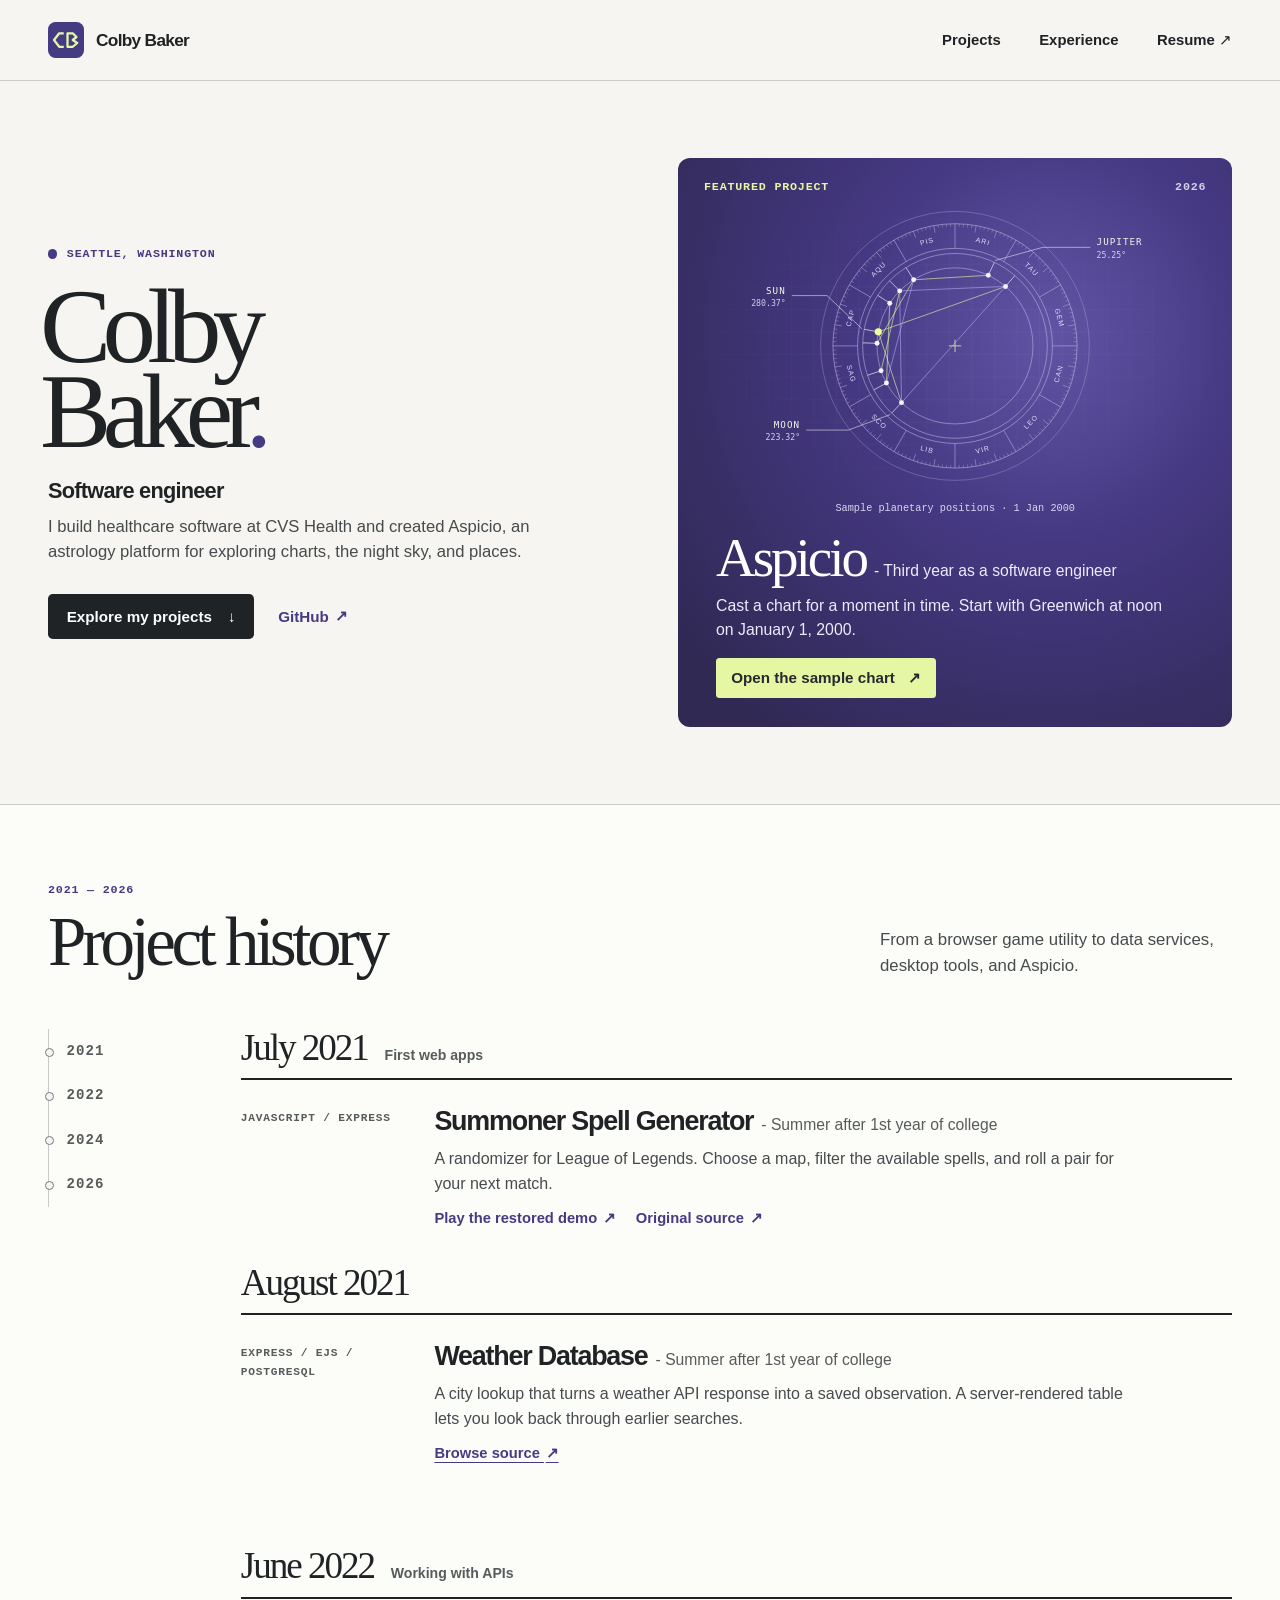
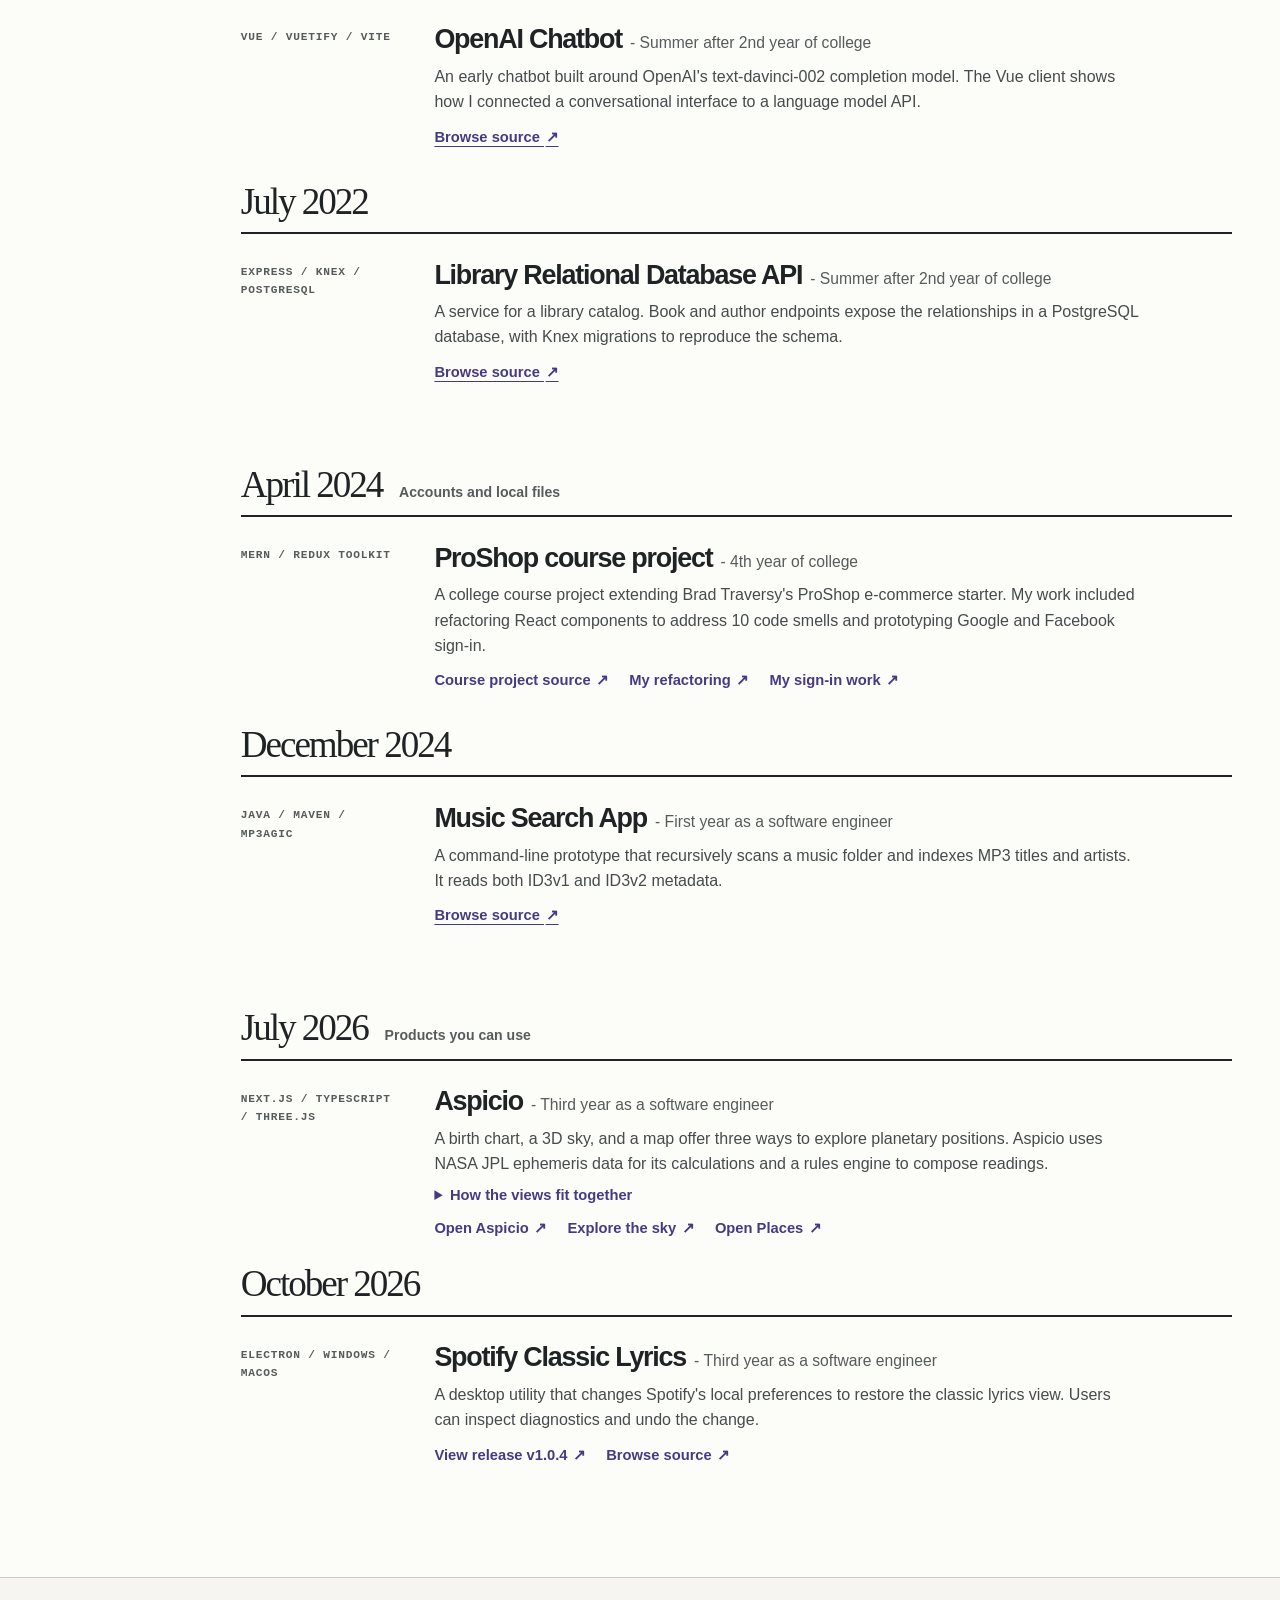
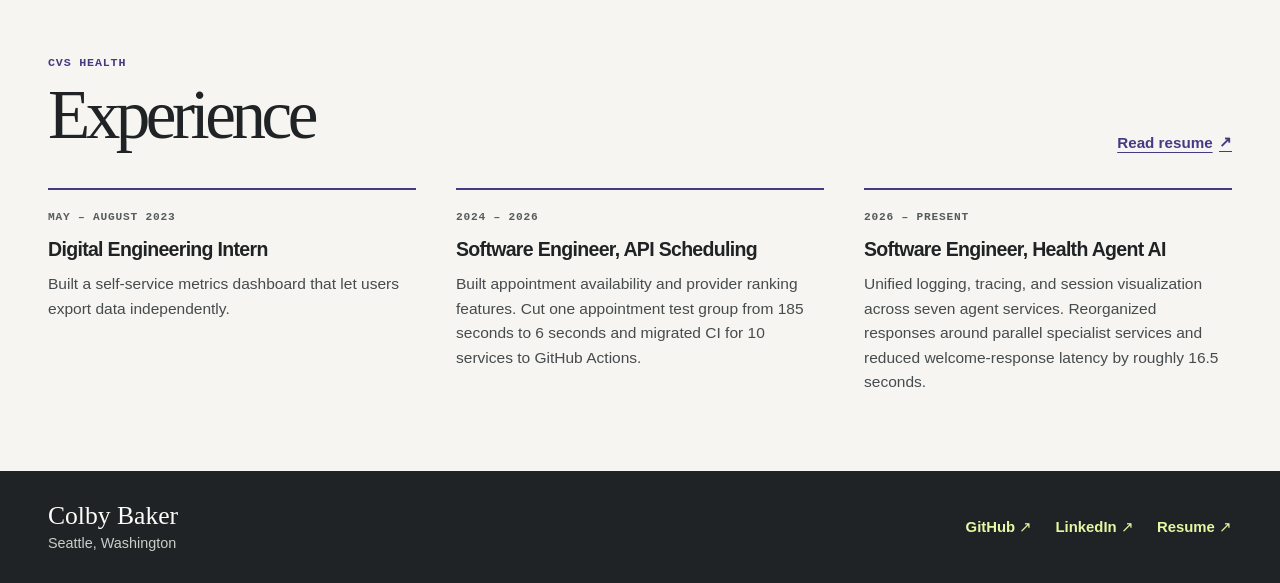
==== commit d6c8696a: "Clarify ProShop coursework and contributions" ====
--- a/index.html
+++ b/index.html
@@ -91,9 +91,9 @@
             <section class="year" id="y2024" aria-label="2024 projects">
               <h3 id="year2024"><time datetime="2024-04">April 2024</time> <span>Accounts and local files</span></h3>
               <article class="project">
-                <p class="meta">Team project</p><h4>ProShop sign-in <span class="project-stage">-&nbsp;4th year of college</span></h4>
-                <p>Contributed the social sign-in interface and Google and Facebook sign-in logic to a team storefront project.</p>
-                <a href="https://github.com/Colbyco/proshop-v2/commit/704b9f6">See my contribution <span aria-hidden="true">↗</span></a>
+                <p class="meta">MERN / Redux Toolkit</p><h4>ProShop course project <span class="project-stage">-&nbsp;4th year of college</span></h4>
+                <p>A college course project extending Brad Traversy's ProShop e-commerce starter. My work included refactoring React components to address 10 code smells and prototyping Google and Facebook sign-in.</p>
+                <div class="project-links"><a href="https://github.com/Colbyco/proshop-v2">Course project source <span aria-hidden="true">↗</span></a><a href="https://github.com/Colbyco/proshop-v2/pull/1">My refactoring <span aria-hidden="true">↗</span></a><a href="https://github.com/Colbyco/proshop-v2/commit/704b9f6">My sign-in work <span aria-hidden="true">↗</span></a></div>
               </article>
               <h3><time datetime="2024-12">December 2024</time></h3>
               <article class="project">
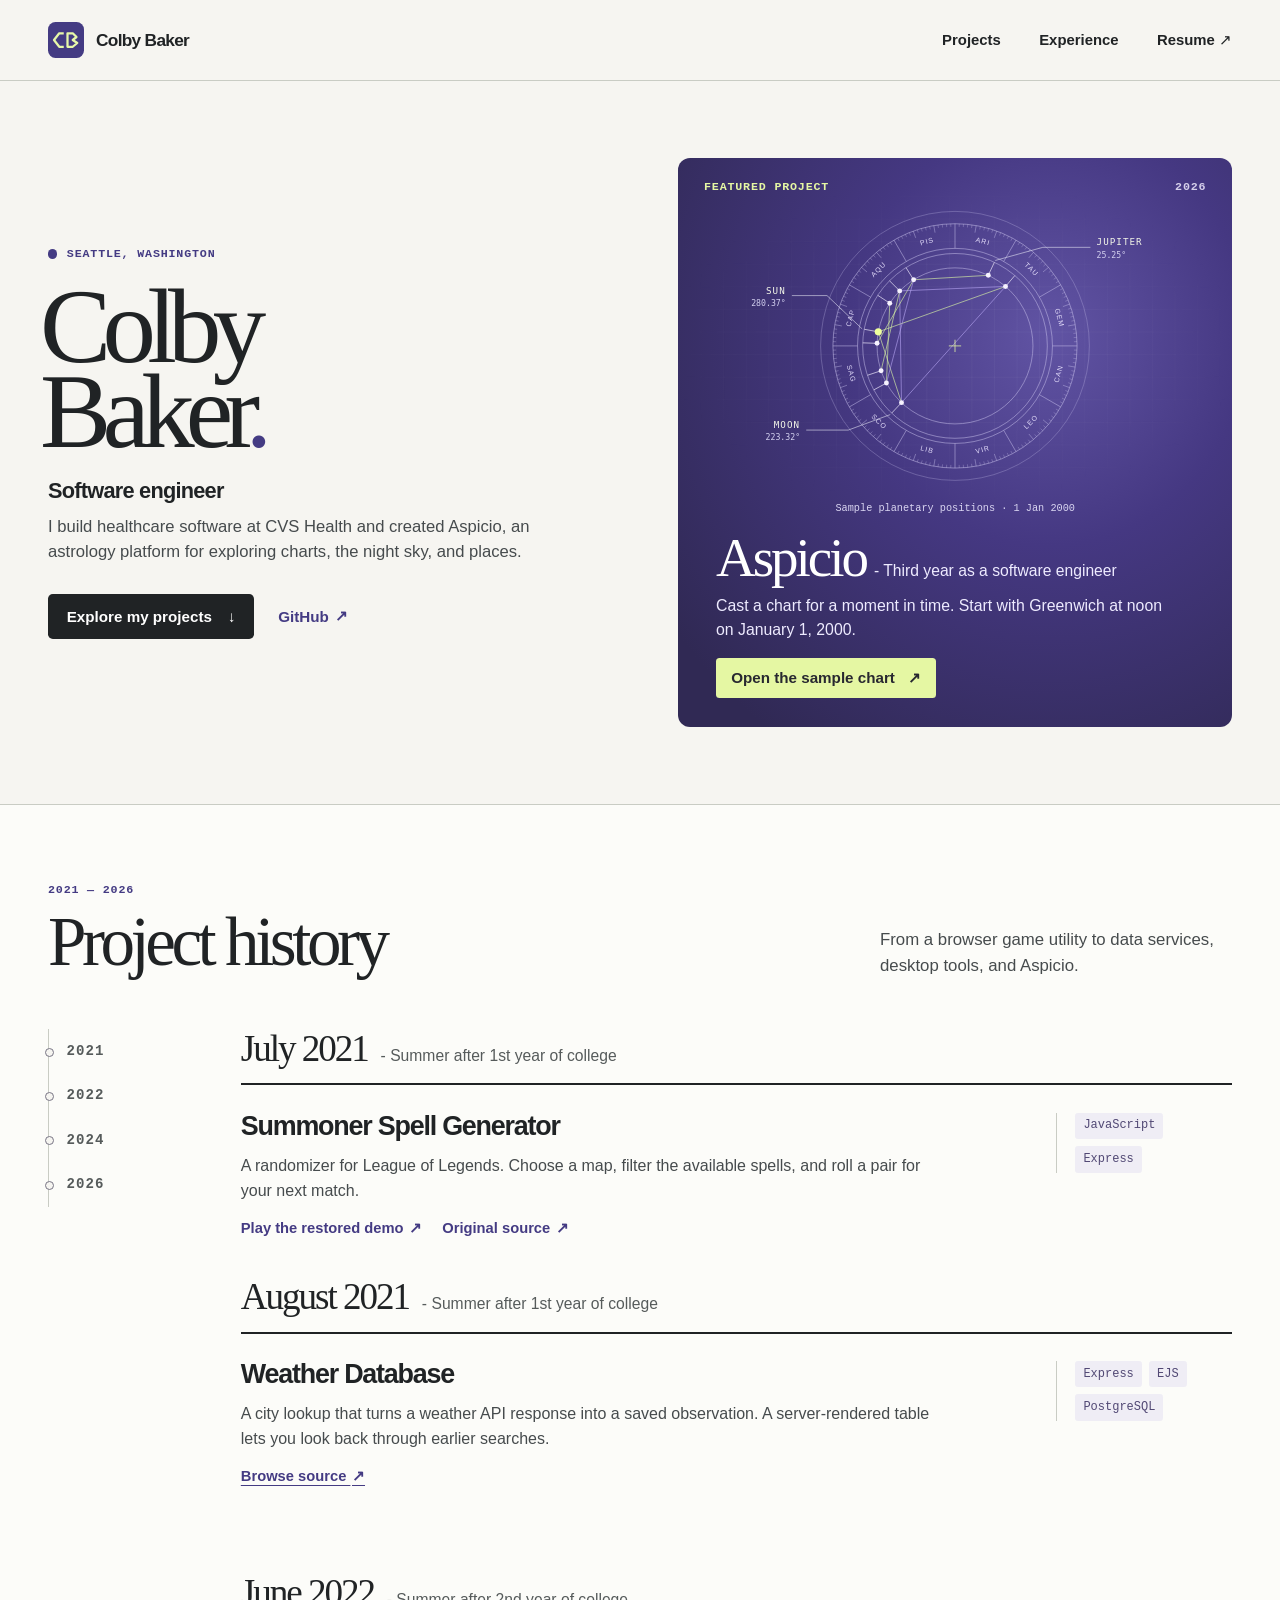
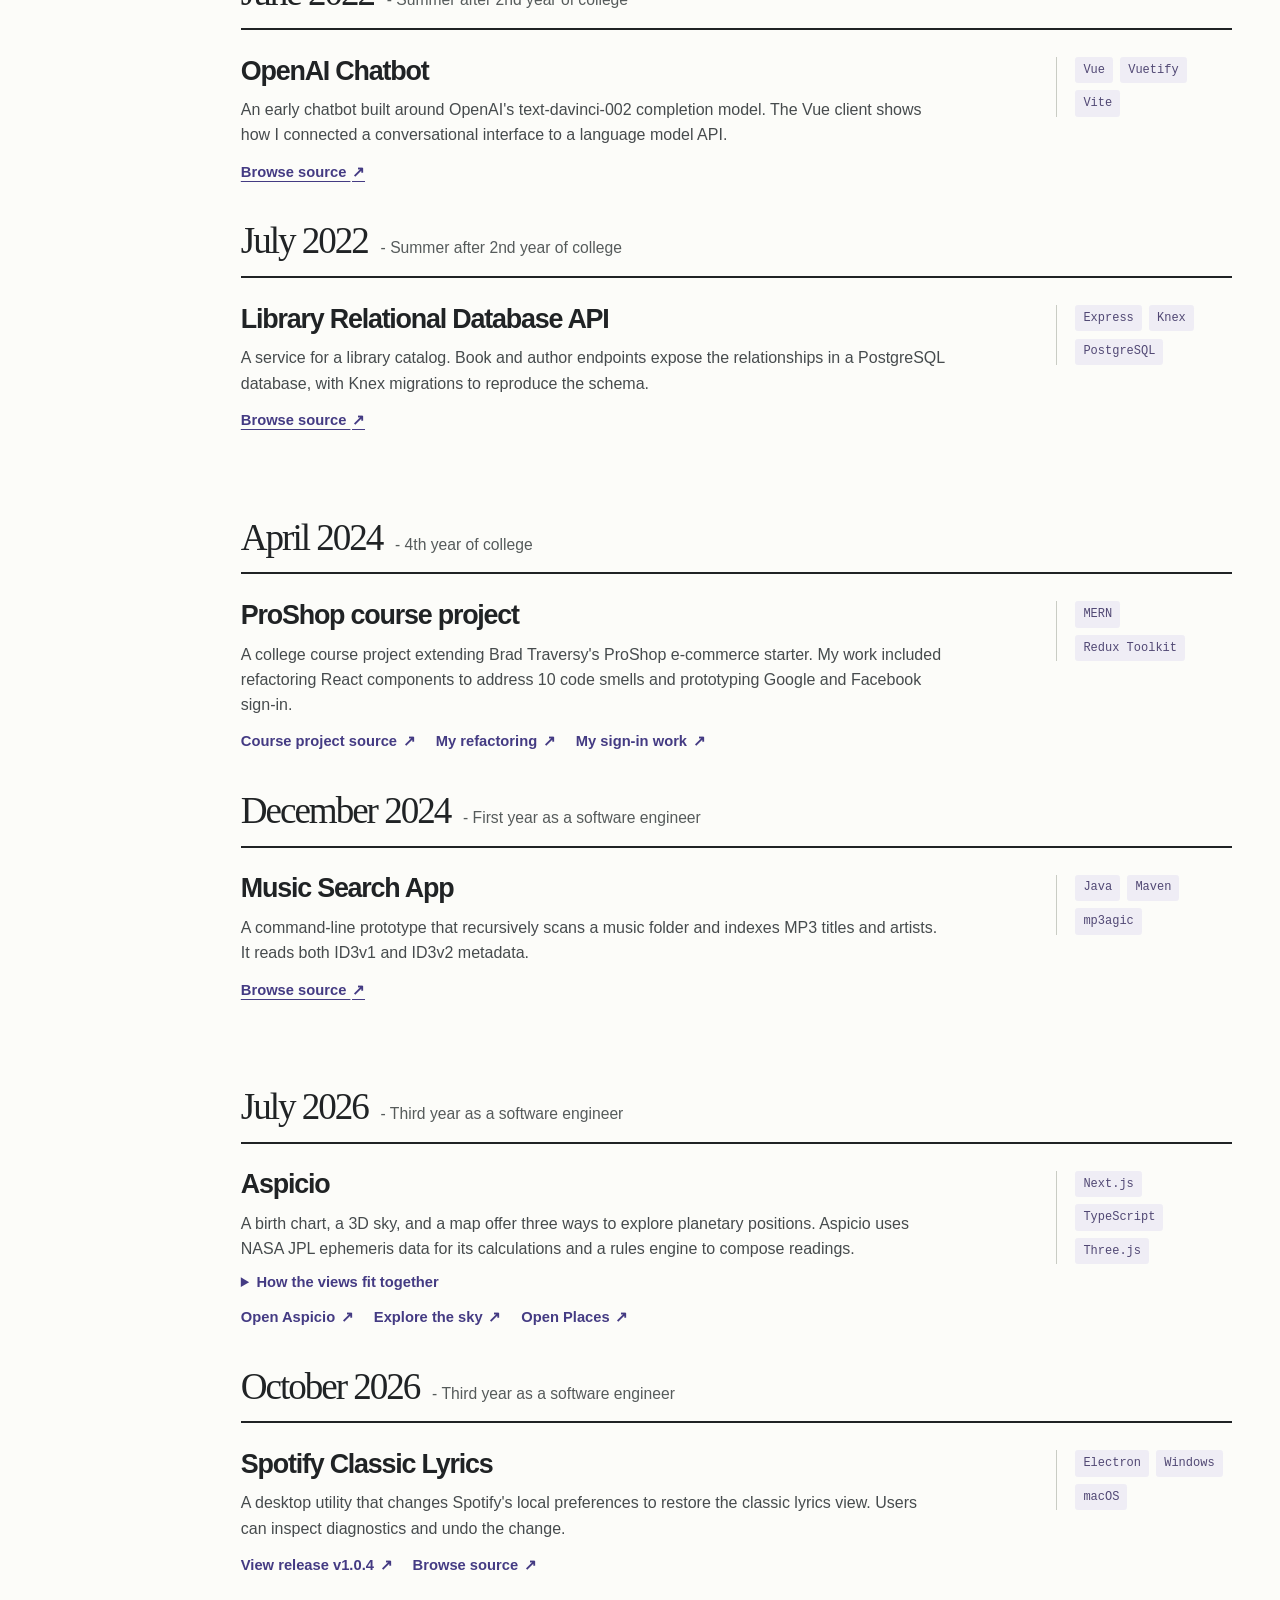
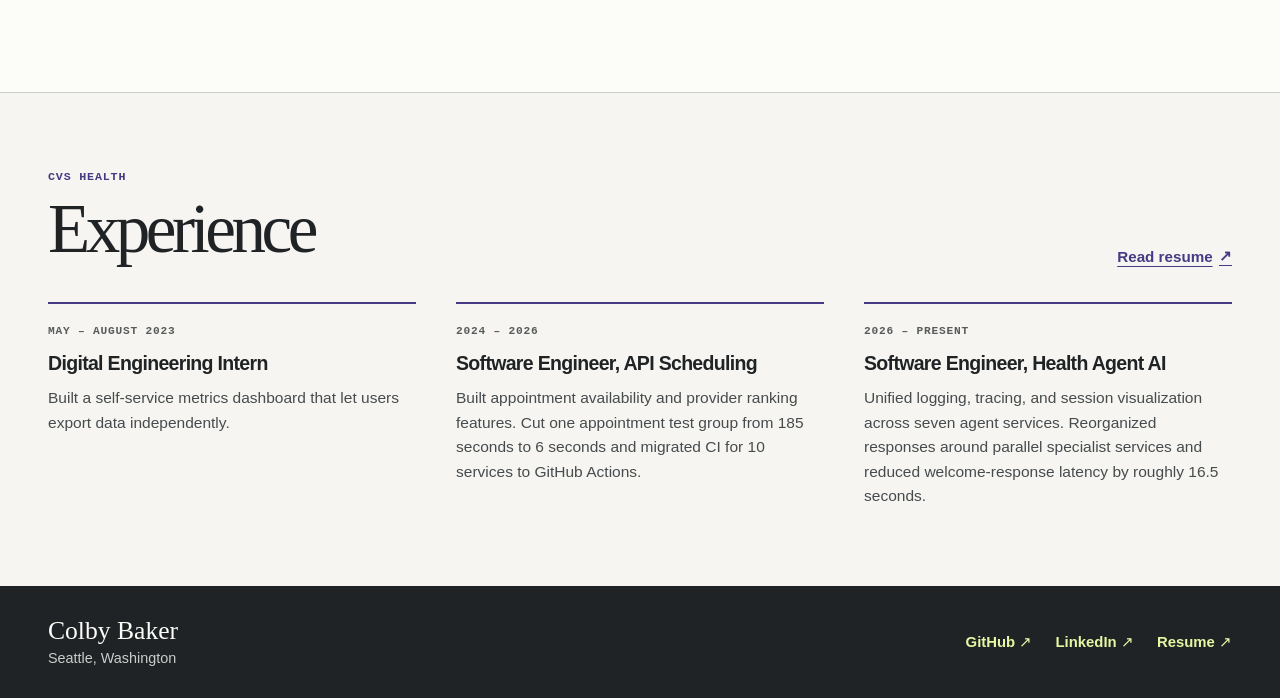
==== commit a8ff4425: "Group project dates, career stages, and technologies" ====
--- a/index.html
+++ b/index.html
@@ -12,7 +12,7 @@
   <meta property="og:url" content="https://colbyco.github.io/">
   <link rel="canonical" href="https://colbyco.github.io/">
   <link rel="icon" href="data:image/svg+xml,%3Csvg xmlns='http://www.w3.org/2000/svg' viewBox='0 0 48 48'%3E%3Crect width='48' height='48' rx='10' fill='%233f3882'/%3E%3Cpath d='M21 15H15L8 24l7 9h6m5-18h7l5 5-5 4 6 4-6 5h-7Z' fill='none' stroke='%23e7f8a9' stroke-width='3' stroke-linejoin='round'/%3E%3C/svg%3E">
-  <link rel="stylesheet" href="./portfolio.css?v=cbfd626">
+  <link rel="stylesheet" href="./portfolio.css?v=13c1c108">
 </head>
 <body id="top">
   <a class="skip" href="#main">Skip to content</a>
@@ -61,60 +61,114 @@
           </nav>
           <div class="years">
             <section class="year" id="y2021" aria-label="2021 projects">
-              <h3 id="year2021"><time datetime="2021-07">July 2021</time> <span>First web apps</span></h3>
+              <h3 id="year2021"><time datetime="2021-07">July 2021</time> <span class="career-stage">- Summer after 1st year of college</span></h3>
               <article class="project">
-                <p class="meta">JavaScript / Express</p><h4>Summoner Spell Generator <span class="project-stage">-&nbsp;Summer after 1st year of college</span></h4>
-                <p>A randomizer for League of Legends. Choose a map, filter the available spells, and roll a pair for your next match.</p>
-                <div class="project-links"><a href="./summoner-spell-generator.html">Play the restored demo <span aria-hidden="true">↗</span></a><a href="https://github.com/Colbyco/summoner-spell-generator">Original source <span aria-hidden="true">↗</span></a></div>
+                <div class="project-content">
+                  <h4>Summoner Spell Generator</h4>
+                  <p>A randomizer for League of Legends. Choose a map, filter the available spells, and roll a pair for your next match.</p>
+                  <div class="project-links"><a href="./summoner-spell-generator.html">Play the restored demo <span aria-hidden="true">↗</span></a><a href="https://github.com/Colbyco/summoner-spell-generator">Original source <span aria-hidden="true">↗</span></a></div>
+                </div>
+                <ul class="project-tech" aria-label="Technologies and platforms">
+                  <li>JavaScript</li>
+                  <li>Express</li>
+                </ul>
               </article>
-              <h3><time datetime="2021-08">August 2021</time></h3>
+              <h3><time datetime="2021-08">August 2021</time> <span class="career-stage">- Summer after 1st year of college</span></h3>
               <article class="project">
-                <p class="meta">Express / EJS / PostgreSQL</p><h4>Weather Database <span class="project-stage">-&nbsp;Summer after 1st year of college</span></h4>
-                <p>A city lookup that turns a weather API response into a saved observation. A server-rendered table lets you look back through earlier searches.</p>
-                <a href="https://github.com/Colbyco/weather-database-website">Browse source <span aria-hidden="true">↗</span></a>
+                <div class="project-content">
+                  <h4>Weather Database</h4>
+                  <p>A city lookup that turns a weather API response into a saved observation. A server-rendered table lets you look back through earlier searches.</p>
+                  <a href="https://github.com/Colbyco/weather-database-website">Browse source <span aria-hidden="true">↗</span></a>
+                </div>
+                <ul class="project-tech" aria-label="Technologies and platforms">
+                  <li>Express</li>
+                  <li>EJS</li>
+                  <li>PostgreSQL</li>
+                </ul>
               </article>
             </section>
             <section class="year" id="y2022" aria-label="2022 projects">
-              <h3 id="year2022"><time datetime="2022-06">June 2022</time> <span>Working with APIs</span></h3>
+              <h3 id="year2022"><time datetime="2022-06">June 2022</time> <span class="career-stage">- Summer after 2nd year of college</span></h3>
               <article class="project">
-                <p class="meta">Vue / Vuetify / Vite</p><h4>OpenAI Chatbot <span class="project-stage">-&nbsp;Summer after 2nd year of college</span></h4>
-                <p>An early chatbot built around OpenAI's text-davinci-002 completion model. The Vue client shows how I connected a conversational interface to a language model API.</p>
-                <a href="https://github.com/Colbyco/OpenAI-Chat-Bot">Browse source <span aria-hidden="true">↗</span></a>
+                <div class="project-content">
+                  <h4>OpenAI Chatbot</h4>
+                  <p>An early chatbot built around OpenAI's text-davinci-002 completion model. The Vue client shows how I connected a conversational interface to a language model API.</p>
+                  <a href="https://github.com/Colbyco/OpenAI-Chat-Bot">Browse source <span aria-hidden="true">↗</span></a>
+                </div>
+                <ul class="project-tech" aria-label="Technologies and platforms">
+                  <li>Vue</li>
+                  <li>Vuetify</li>
+                  <li>Vite</li>
+                </ul>
               </article>
-              <h3><time datetime="2022-07">July 2022</time></h3>
+              <h3><time datetime="2022-07">July 2022</time> <span class="career-stage">- Summer after 2nd year of college</span></h3>
               <article class="project">
-                <p class="meta">Express / Knex / PostgreSQL</p><h4>Library Relational Database API <span class="project-stage">-&nbsp;Summer after 2nd year of college</span></h4>
-                <p>A service for a library catalog. Book and author endpoints expose the relationships in a PostgreSQL database, with Knex migrations to reproduce the schema.</p>
-                <a href="https://github.com/Colbyco/library-relational-database-api">Browse source <span aria-hidden="true">↗</span></a>
+                <div class="project-content">
+                  <h4>Library Relational Database API</h4>
+                  <p>A service for a library catalog. Book and author endpoints expose the relationships in a PostgreSQL database, with Knex migrations to reproduce the schema.</p>
+                  <a href="https://github.com/Colbyco/library-relational-database-api">Browse source <span aria-hidden="true">↗</span></a>
+                </div>
+                <ul class="project-tech" aria-label="Technologies and platforms">
+                  <li>Express</li>
+                  <li>Knex</li>
+                  <li>PostgreSQL</li>
+                </ul>
               </article>
             </section>
             <section class="year" id="y2024" aria-label="2024 projects">
-              <h3 id="year2024"><time datetime="2024-04">April 2024</time> <span>Accounts and local files</span></h3>
+              <h3 id="year2024"><time datetime="2024-04">April 2024</time> <span class="career-stage">- 4th year of college</span></h3>
               <article class="project">
-                <p class="meta">MERN / Redux Toolkit</p><h4>ProShop course project <span class="project-stage">-&nbsp;4th year of college</span></h4>
-                <p>A college course project extending Brad Traversy's ProShop e-commerce starter. My work included refactoring React components to address 10 code smells and prototyping Google and Facebook sign-in.</p>
-                <div class="project-links"><a href="https://github.com/Colbyco/proshop-v2">Course project source <span aria-hidden="true">↗</span></a><a href="https://github.com/Colbyco/proshop-v2/pull/1">My refactoring <span aria-hidden="true">↗</span></a><a href="https://github.com/Colbyco/proshop-v2/commit/704b9f6">My sign-in work <span aria-hidden="true">↗</span></a></div>
+                <div class="project-content">
+                  <h4>ProShop course project</h4>
+                  <p>A college course project extending Brad Traversy's ProShop e-commerce starter. My work included refactoring React components to address 10 code smells and prototyping Google and Facebook sign-in.</p>
+                  <div class="project-links"><a href="https://github.com/Colbyco/proshop-v2">Course project source <span aria-hidden="true">↗</span></a><a href="https://github.com/Colbyco/proshop-v2/pull/1">My refactoring <span aria-hidden="true">↗</span></a><a href="https://github.com/Colbyco/proshop-v2/commit/704b9f6">My sign-in work <span aria-hidden="true">↗</span></a></div>
+                </div>
+                <ul class="project-tech" aria-label="Technologies and platforms">
+                  <li>MERN</li>
+                  <li>Redux Toolkit</li>
+                </ul>
               </article>
-              <h3><time datetime="2024-12">December 2024</time></h3>
+              <h3><time datetime="2024-12">December 2024</time> <span class="career-stage">- First year as a software engineer</span></h3>
               <article class="project">
-                <p class="meta">Java / Maven / mp3agic</p><h4>Music Search App <span class="project-stage">-&nbsp;First year as a software engineer</span></h4>
-                <p>A command-line prototype that recursively scans a music folder and indexes MP3 titles and artists. It reads both ID3v1 and ID3v2 metadata.</p>
-                <a href="https://github.com/Colbyco/music-search-app">Browse source <span aria-hidden="true">↗</span></a>
+                <div class="project-content">
+                  <h4>Music Search App</h4>
+                  <p>A command-line prototype that recursively scans a music folder and indexes MP3 titles and artists. It reads both ID3v1 and ID3v2 metadata.</p>
+                  <a href="https://github.com/Colbyco/music-search-app">Browse source <span aria-hidden="true">↗</span></a>
+                </div>
+                <ul class="project-tech" aria-label="Technologies and platforms">
+                  <li>Java</li>
+                  <li>Maven</li>
+                  <li>mp3agic</li>
+                </ul>
               </article>
             </section>
             <section class="year" id="y2026" aria-label="2026 projects">
-              <h3 id="year2026"><time datetime="2026-07">July 2026</time> <span>Products you can use</span></h3>
+              <h3 id="year2026"><time datetime="2026-07">July 2026</time> <span class="career-stage">- Third year as a software engineer</span></h3>
               <article class="project">
-                <p class="meta">Next.js / TypeScript / Three.js</p><h4>Aspicio <span class="project-stage">-&nbsp;Third year as a software engineer</span></h4>
-                <p>A birth chart, a 3D sky, and a map offer three ways to explore planetary positions. Aspicio uses NASA JPL ephemeris data for its calculations and a rules engine to compose readings.</p>
-                <details><summary>How the views fit together</summary><p>The chart plots bodies and aspects for a time and place. The sky puts those bodies among the stars. The Places map lets you move the location and explore how a relocation chart changes.</p></details>
-                <div class="project-links"><a href="https://aspicio.app">Open Aspicio <span aria-hidden="true">↗</span></a><a href="https://aspicio.app/sky">Explore the sky <span aria-hidden="true">↗</span></a><a href="https://aspicio.app/places">Open Places <span aria-hidden="true">↗</span></a></div>
+                <div class="project-content">
+                  <h4>Aspicio</h4>
+                  <p>A birth chart, a 3D sky, and a map offer three ways to explore planetary positions. Aspicio uses NASA JPL ephemeris data for its calculations and a rules engine to compose readings.</p>
+                  <details><summary>How the views fit together</summary><p>The chart plots bodies and aspects for a time and place. The sky puts those bodies among the stars. The Places map lets you move the location and explore how a relocation chart changes.</p></details>
+                  <div class="project-links"><a href="https://aspicio.app">Open Aspicio <span aria-hidden="true">↗</span></a><a href="https://aspicio.app/sky">Explore the sky <span aria-hidden="true">↗</span></a><a href="https://aspicio.app/places">Open Places <span aria-hidden="true">↗</span></a></div>
+                </div>
+                <ul class="project-tech" aria-label="Technologies and platforms">
+                  <li>Next.js</li>
+                  <li>TypeScript</li>
+                  <li>Three.js</li>
+                </ul>
               </article>
-              <h3><time datetime="2026-10">October 2026</time></h3>
+              <h3><time datetime="2026-10">October 2026</time> <span class="career-stage">- Third year as a software engineer</span></h3>
               <article class="project">
-                <p class="meta">Electron / Windows / macOS</p><h4>Spotify Classic Lyrics <span class="project-stage">-&nbsp;Third year as a software engineer</span></h4>
-                <p>A desktop utility that changes Spotify's local preferences to restore the classic lyrics view. Users can inspect diagnostics and undo the change.</p>
-                <div class="project-links"><a href="https://github.com/Colbyco/spotify-classic-lyrics/releases/tag/v1.0.4">View release v1.0.4 <span aria-hidden="true">↗</span></a><a href="https://github.com/Colbyco/spotify-classic-lyrics">Browse source <span aria-hidden="true">↗</span></a></div>
+                <div class="project-content">
+                  <h4>Spotify Classic Lyrics</h4>
+                  <p>A desktop utility that changes Spotify's local preferences to restore the classic lyrics view. Users can inspect diagnostics and undo the change.</p>
+                  <div class="project-links"><a href="https://github.com/Colbyco/spotify-classic-lyrics/releases/tag/v1.0.4">View release v1.0.4 <span aria-hidden="true">↗</span></a><a href="https://github.com/Colbyco/spotify-classic-lyrics">Browse source <span aria-hidden="true">↗</span></a></div>
+                </div>
+                <ul class="project-tech" aria-label="Technologies and platforms">
+                  <li>Electron</li>
+                  <li>Windows</li>
+                  <li>macOS</li>
+                </ul>
               </article>
             </section>
           </div>
--- a/portfolio.css
+++ b/portfolio.css
@@ -70,19 +70,20 @@
 .year-nav a::before { content: ""; position: absolute; width: .44rem; height: .44rem; border-radius: 50%; background: var(--paper); border: 1px solid #777484; left: -.27rem; top: calc(50% - .22rem); }
 .year { scroll-margin-top: 1.5rem; margin-bottom: 3rem; }
 .year:last-child { margin-bottom: 0; }
-.year > h3 { display: flex; flex-wrap: wrap; align-items: baseline; gap: .3rem 1.05rem; padding-bottom: .76rem; border-bottom: 2px solid var(--ink); font: 500 2.32rem/1 Georgia, serif; letter-spacing: -.055em; }
-.year h3 span { font: 600 .88rem/1.45 "Instrument Sans", "Segoe UI", Arial, sans-serif; color: var(--muted); letter-spacing: 0; }
-.project { display: grid; grid-template-columns: 11rem minmax(0, 1fr); gap: .52rem 1.1rem; align-items: start; padding: 1.55rem 0; }
+.year > h3 { display: flex; flex-wrap: wrap; align-items: baseline; gap: .35rem .8rem; padding-bottom: .85rem; border-bottom: 2px solid var(--ink); font: 500 2.32rem/1.1 Georgia, serif; letter-spacing: -.055em; }
+.year h3 .career-stage { font: 500 .98rem/1.5 "Instrument Sans", "Segoe UI", Arial, sans-serif; color: var(--muted); letter-spacing: 0; }
+.project { display: grid; grid-template-columns: minmax(0, 1fr) 11rem; column-gap: 2.2rem; align-items: start; padding: 1.55rem 0 2.3rem; }
+.project-content { display: grid; gap: .65rem; min-width: 0; }
+.project-tech { display: flex; flex-wrap: wrap; align-content: start; gap: .45rem; margin: .15rem 0 0; padding: 0 0 0 1.15rem; border-left: 1px solid var(--line); list-style: none; }
+.project-tech li { padding: .3rem .5rem; border-radius: .2rem; background: #efedf5; color: #514874; font: 500 .75rem/1.4 "Cascadia Mono", Consolas, monospace; }
 .meta { color: var(--muted); font-size: .7rem; }
-.project > .meta { grid-column: 1; grid-row: 1 / span 4; padding: .26rem .5rem 0 0; max-width: 10.5rem; line-height: 1.65; }
-.project > :not(.meta) { grid-column: 2; }
 .project h4 { font: 650 clamp(1.32rem, 2.1vw, 1.7rem)/1.2 "Instrument Sans", "Segoe UI", Arial, sans-serif; letter-spacing: -.045em; }
-.project h4, .feature-content h2 { display: flex; flex-wrap: wrap; align-items: baseline; gap: .2rem .5rem; }
+.feature-content h2 { display: flex; flex-wrap: wrap; align-items: baseline; gap: .2rem .5rem; }
 .project-stage { color: var(--muted); font: 500 .98rem/1.4 "Instrument Sans", "Segoe UI", Arial, sans-serif; letter-spacing: normal; }
 .feature .project-stage { color: #eeebff; }
-.project > p:not(.meta), details p, .roles article > p:not(.meta) { color: var(--body); font-size: 1rem; line-height: 1.58; max-width: 44rem; }
-.project > a, .project-links a { color: var(--indigo); font-weight: 640; font-size: .92rem; }
-.project > a, .project-links { justify-self: start; padding-block: .3rem; }
+.project-content > p, details p, .roles article > p:not(.meta) { color: var(--body); font-size: 1rem; line-height: 1.58; max-width: 44rem; }
+.project-content > a, .project-links a { color: var(--indigo); font-weight: 640; font-size: .92rem; }
+.project-content > a, .project-links { justify-self: start; padding-block: .3rem; }
 .project-links { flex-wrap: wrap; gap: .65rem 1.25rem; }
 .project a span { margin-left: .1rem; }
 details { margin-block: .15rem; }
@@ -101,7 +102,7 @@
 @media (max-width: 64rem) {
   .wrap { width: calc(100% - 4rem); }
   .archive-layout { grid-template-columns: 6rem 1fr; gap: 1.5rem; }
-  .project { grid-template-columns: 8rem minmax(0,1fr); }
+  .project { grid-template-columns: minmax(0,1fr) 9.5rem; column-gap: 1.5rem; }
   .roles { gap: 1.5rem; }
 }
 @media (max-width: 50rem) {
@@ -117,6 +118,9 @@
   .year-nav { position: static; display: flex; gap: .15rem; border: 0; margin: 0 0 2rem; }
   .year-nav a { border: 1px solid var(--line); border-radius: .2rem; padding: .55rem .85rem; }
   .year-nav a::before { display: none; }
+  .project { grid-template-columns: minmax(0,1fr); gap: .75rem; }
+  .project-content { display: contents; }
+  .project-tech { grid-row: 2; margin: 0; padding: 0; border: 0; }
   .roles { grid-template-columns: 1fr; }
 }
 @media (max-width: 40rem) {
@@ -138,11 +142,8 @@
   .section-header { display: block; }
   .section-header > p { margin-top: .9rem; max-width: 27rem; }
   .section-header > a { margin-top: .9rem; }
-  .project { display: block; padding-block: 1.25rem; }
-  .project > .meta { max-width: none; margin-bottom: .42rem; padding: 0; }
-  .project h4 { margin-bottom: .52rem; }
-  .project > a { display: inline-block; margin-top: .45rem; }
-  .project-links, details { margin-top: .6rem; }
+  .project { padding-block: 1.25rem 2rem; }
+  .year > h3 { font-size: 2rem; }
   .year-nav { flex-wrap: wrap; }
   .year { margin-bottom: 2rem; }
   .footer { align-items: start; flex-direction: column; }
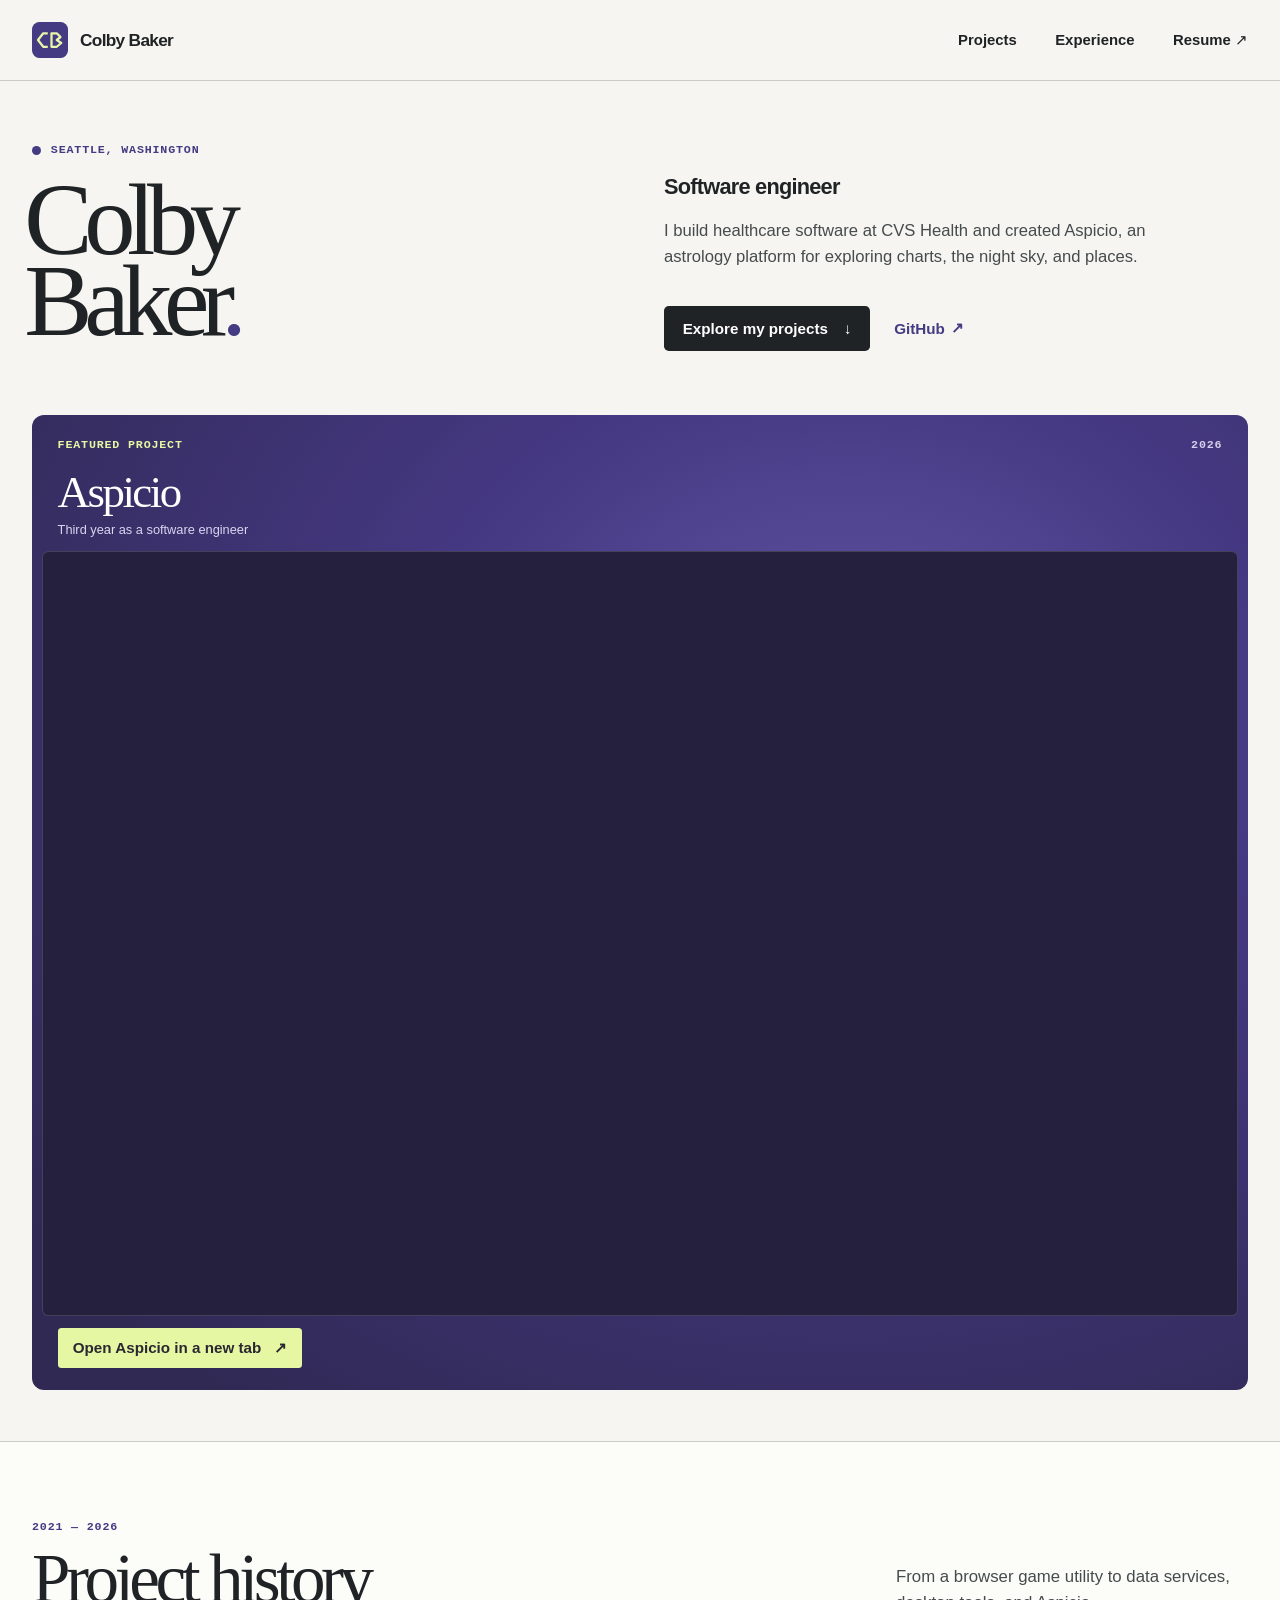
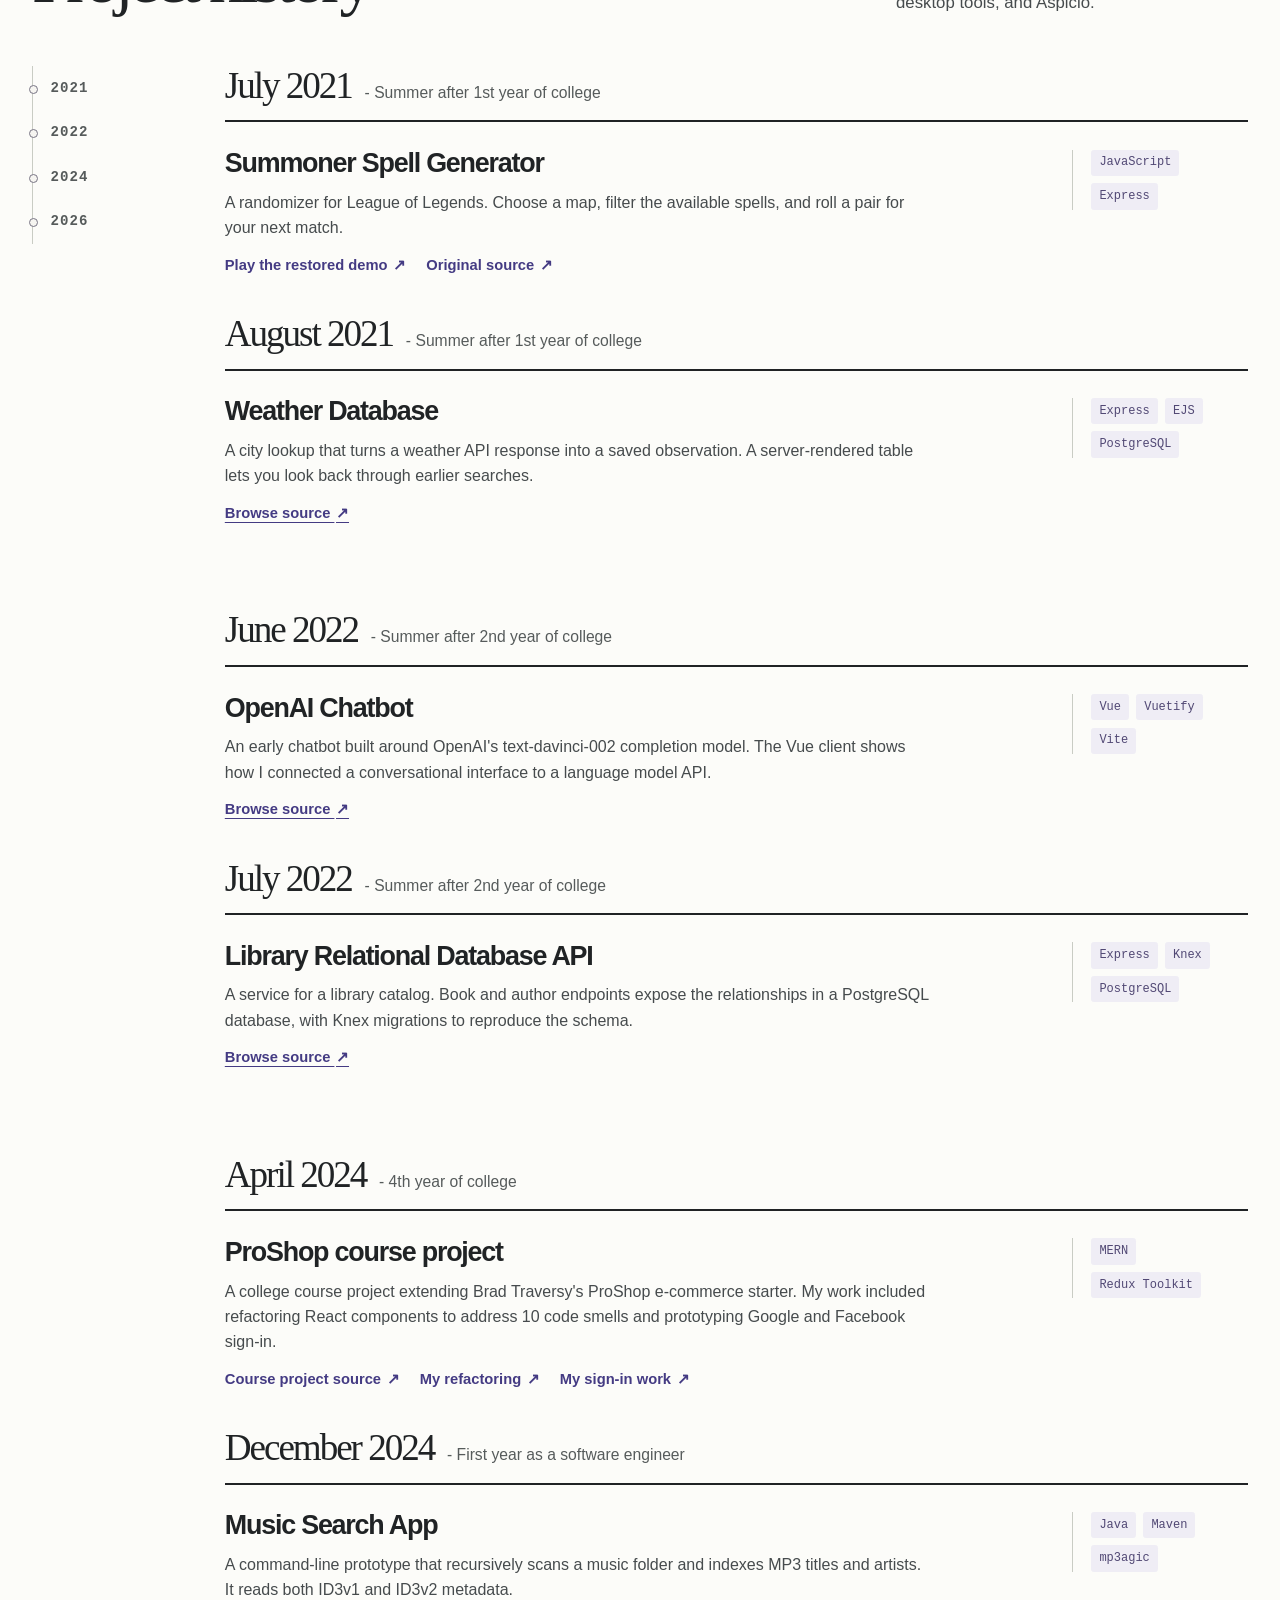
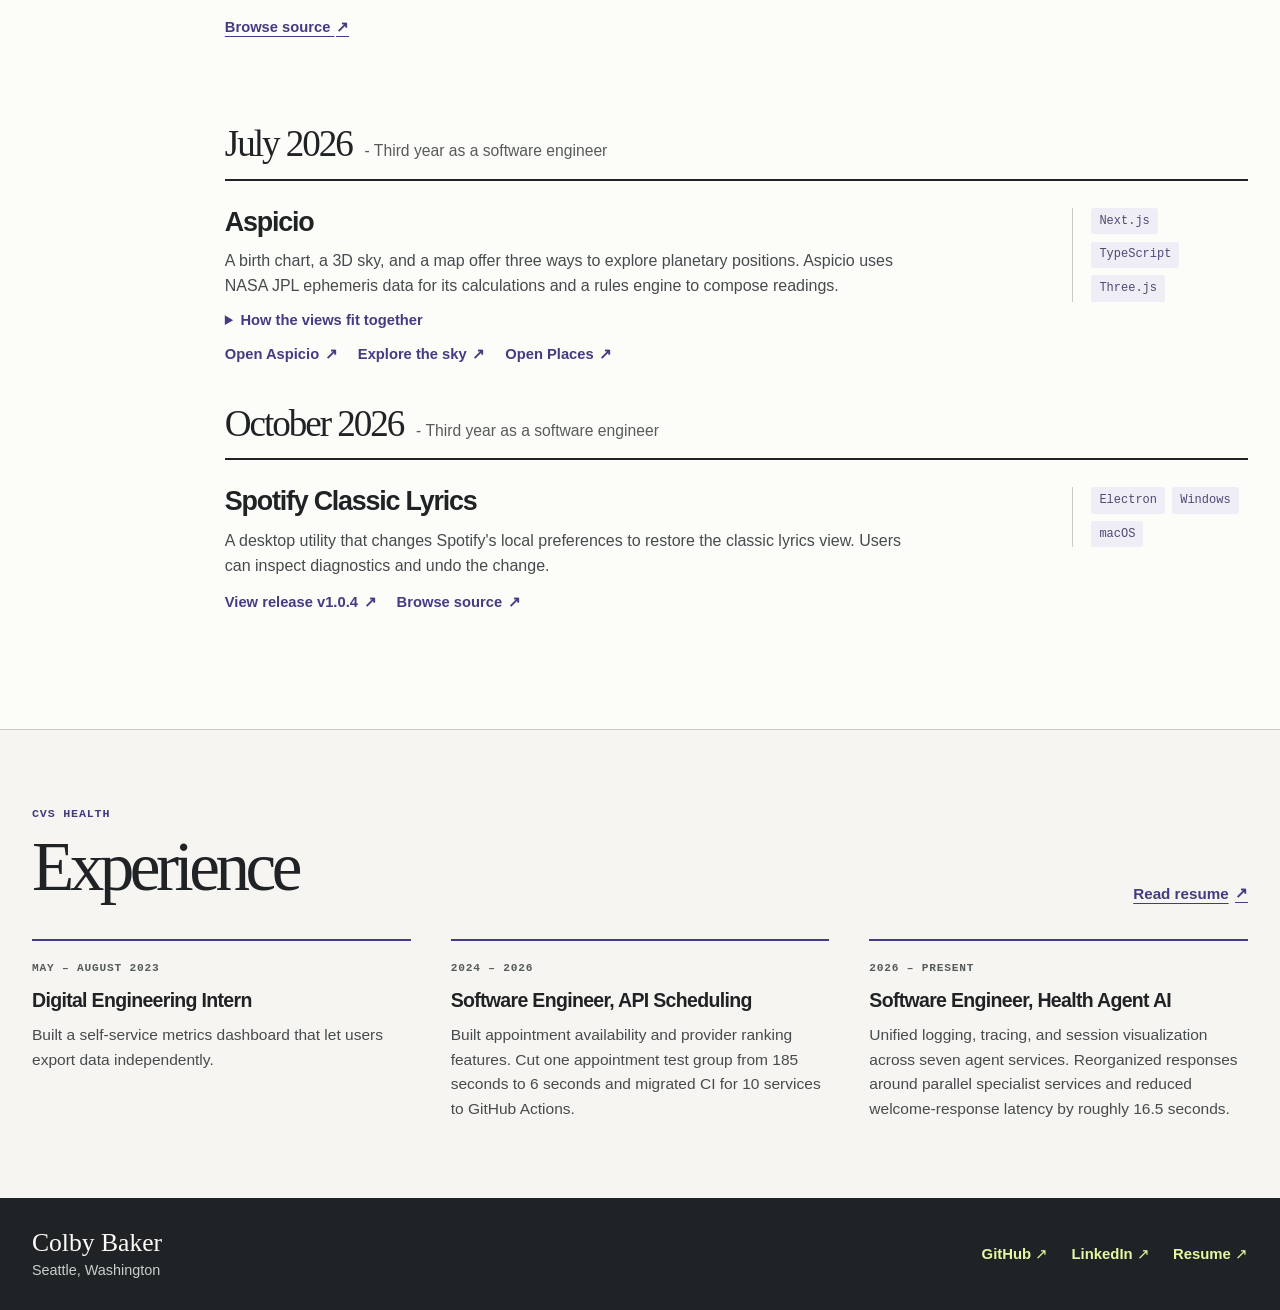
==== commit b981dc57: "Embed the live Aspicio site at the current time" ====
--- a/index.html
+++ b/index.html
@@ -12,7 +12,8 @@
   <meta property="og:url" content="https://colbyco.github.io/">
   <link rel="canonical" href="https://colbyco.github.io/">
   <link rel="icon" href="data:image/svg+xml,%3Csvg xmlns='http://www.w3.org/2000/svg' viewBox='0 0 48 48'%3E%3Crect width='48' height='48' rx='10' fill='%233f3882'/%3E%3Cpath d='M21 15H15L8 24l7 9h6m5-18h7l5 5-5 4 6 4-6 5h-7Z' fill='none' stroke='%23e7f8a9' stroke-width='3' stroke-linejoin='round'/%3E%3C/svg%3E">
-  <link rel="stylesheet" href="./portfolio.css?v=13c1c108">
+  <link rel="stylesheet" href="./portfolio.css?v=cca8ad0b">
+  <script src="./aspicio-preview.js?v=4aafce05" defer></script>
 </head>
 <body id="top">
   <a class="skip" href="#main">Skip to content</a>
@@ -43,11 +44,23 @@
       </div>
       <article class="feature" aria-labelledby="featured-name">
         <div class="feature-header"><span class="eyebrow">Featured project</span><span class="feature-date">2026</span></div>
-        <figure class="chart-frame"><img src="./j2000.svg" width="540" height="300" alt="A circular plot showing the geocentric longitudes of ten solar system bodies."><figcaption>Sample planetary positions · 1 Jan 2000</figcaption></figure>
+        <div class="feature-title">
+          <h2 id="featured-name">Aspicio</h2>
+          <p>Third year as a software engineer</p>
+        </div>
+        <div class="aspicio-preview" id="aspicio-preview" hidden>
+          <iframe id="aspicio-preview-frame" title="Aspicio live site" loading="eager" allow="clipboard-write" referrerpolicy="strict-origin-when-cross-origin" aria-hidden="true" tabindex="-1"></iframe>
+          <div class="preview-status" id="aspicio-preview-status" role="status">
+            <span class="preview-orbit" aria-hidden="true"></span>
+            <p id="aspicio-preview-message">Opening Aspicio for this moment...</p>
+            <button id="aspicio-preview-retry" type="button" hidden>Try again</button>
+          </div>
+        </div>
+        <noscript>
+          <figure class="chart-frame"><img src="./j2000.svg" width="540" height="300" alt="A circular plot showing the geocentric longitudes of ten solar system bodies."><figcaption>Sample planetary positions · 1 Jan 2000. Enable JavaScript for the interactive preview.</figcaption></figure>
+        </noscript>
         <div class="feature-content">
-          <h2 id="featured-name">Aspicio <span class="project-stage">-&nbsp;Third year as a software engineer</span></h2>
-          <p>Cast a chart for a moment in time. Start with Greenwich at noon on January 1, 2000.</p>
-          <a class="feature-link" href="https://aspicio.app/chart?date=2000-01-01&amp;time=12%3A00&amp;lat=51.4779&amp;lng=0&amp;tz=Europe%2FLondon&amp;loc=Greenwich">Open the sample chart <span aria-hidden="true">↗</span></a>
+          <a class="feature-link" id="aspicio-preview-open" href="https://aspicio.app/chart" target="_blank" rel="noopener noreferrer">Open Aspicio in a new tab <span aria-hidden="true">↗</span></a>
         </div>
       </article>
     </section>
--- a/portfolio.css
+++ b/portfolio.css
@@ -20,7 +20,7 @@
 a:focus-visible, summary:focus-visible { outline: 3px solid #8871d4; outline-offset: 5px; border-radius: .15rem; }
 img { max-width: 100%; display: block; }
 h1, h2, h3, h4, p { margin: 0; }
-.wrap { width: min(77rem, calc(100% - 6rem)); margin-inline: auto; }
+.wrap { width: min(90rem, calc(100% - 4rem)); margin-inline: auto; }
 .skip { position: fixed; z-index: 5; top: .5rem; left: .5rem; padding: .75rem 1rem; color: white; background: var(--indigo); transform: translateY(-160%); }
 .skip:focus { transform: translateY(0); }
 .site-header { border-bottom: 1px solid var(--line); }
@@ -32,13 +32,19 @@
 .nav nav { gap: clamp(1rem, 3vw, 2.5rem); }
 .nav nav a, .footer nav a { padding: .65rem 0; font-size: .93rem; font-weight: 580; }
 .nav a:hover, .footer a:hover, .actions .text-link:hover, .year-nav a:hover, .project-links a:hover { text-decoration: underline; }
-.hero { display: grid; grid-template-columns: 1fr 1fr; align-items: stretch; gap: clamp(2.4rem, 6vw, 6rem); padding-block: clamp(3rem, 6vw, 5.8rem); }
-.hero-copy { align-self: center; padding-block: .6rem; }
+.hero { display: grid; gap: clamp(2rem, 3vw, 3.5rem); padding-block: clamp(2.5rem, 4vw, 4rem); }
+.hero-copy { display: grid; grid-template-columns: 1fr 1fr; column-gap: 3rem; align-items: center; padding-block: .6rem; }
+.hero-copy .eyebrow { grid-column: 1; }
+.hero-copy h1 { grid-column: 1; grid-row: 2 / span 3; }
+.hero-copy .intro-role, .hero-copy .intro, .hero-copy .actions { grid-column: 2; }
+.hero-copy .intro-role { grid-row: 2; align-self: end; }
+.hero-copy .intro { grid-row: 3; }
+.hero-copy .actions { grid-row: 4; align-self: start; }
 .eyebrow, .meta, .feature-date, .year-nav a { font: 600 .73rem/1.45 "Cascadia Mono", Consolas, "Courier New", monospace; letter-spacing: .07em; text-transform: uppercase; }
 .eyebrow { color: var(--indigo); }
 .location { display: flex; align-items: center; gap: .6rem; }
 .location span { width: .58rem; height: .58rem; border-radius: 50%; background: var(--indigo); }
-h1 { margin: 1.35rem 0 1.55rem -.075em; font: 500 clamp(5.65rem, 8.35vw, 8.65rem)/.79 Georgia, "Times New Roman", serif; letter-spacing: -.082em; }
+h1 { margin: 1.35rem 0 1.55rem -.075em; font: 500 clamp(5rem, 8vw, 7.5rem)/.79 Georgia, "Times New Roman", serif; letter-spacing: -.082em; }
 .period { color: var(--indigo); }
 .intro-role { font-size: clamp(1.15rem, 1.7vw, 1.55rem); font-weight: 600; letter-spacing: -.035em; }
 .intro { margin-top: .65rem; max-width: 32rem; color: var(--body); font-size: clamp(1.04rem, 1.3vw, 1.18rem); line-height: 1.52; }
@@ -47,15 +53,29 @@
 .button { padding: .9rem 1.17rem; background: var(--ink); color: white; border-radius: .3rem; }
 .button:hover { background: var(--indigo); }
 .text-link { color: var(--indigo); gap: .4rem; }
-.feature { position: relative; isolation: isolate; overflow: hidden; display: flex; flex-direction: column; background: radial-gradient(ellipse at 67% 31%, #6154a4 0%, #453882 38%, #302954 89%); color: #fff; border-radius: .75rem; min-width: 0; }
+.feature { position: relative; isolation: isolate; container-type: inline-size; overflow: hidden; display: flex; flex-direction: column; background: radial-gradient(ellipse at 67% 31%, #6154a4 0%, #453882 38%, #302954 89%); color: #fff; border-radius: .75rem; min-width: 0; }
 .feature-header { justify-content: space-between; gap: 1rem; padding: 1.35rem 1.6rem 0; }
 .feature-header .eyebrow { color: var(--lime); }
 .feature-date { color: #d5cfea; }
+.feature-title { padding: 1rem 1.6rem .8rem; }
+.feature-title h2 { font: 500 2.8rem/1 Georgia, "Times New Roman", serif; letter-spacing: -.055em; }
+.feature-title p { margin-top: .4rem; color: #d9d5f1; font-size: .8rem; line-height: 1.4; }
+.aspicio-preview { position: relative; min-width: 0; height: clamp(44rem, 85vh, 64rem); margin-inline: .6rem; overflow: hidden; border: 1px solid #ffffff26; border-radius: .4rem; background: #24203d; }
+.aspicio-preview[hidden], .preview-status[hidden], .preview-status button[hidden] { display: none; }
+.aspicio-preview iframe { display: block; width: 100%; height: 100%; border: 0; opacity: 0; visibility: hidden; transition: opacity .65s ease; }
+.aspicio-preview.is-ready iframe { opacity: 1; visibility: visible; }
+.preview-status { position: absolute; inset: 0; display: flex; flex-direction: column; align-items: center; justify-content: center; gap: 1rem; padding: 2rem; text-align: center; color: #eeebff; }
+.preview-status p { max-width: 20rem; font-size: .88rem; line-height: 1.5; }
+.preview-orbit { width: 3.5rem; height: 3.5rem; border: 1px solid #ffffff33; border-top-color: var(--lime); border-radius: 50%; animation: preview-orbit 2s linear infinite; }
+.has-error .preview-orbit { display: none; }
+.preview-status button { padding: .55rem .85rem; border: 1px solid #ffffff66; border-radius: .25rem; background: transparent; color: white; font: 600 .88rem/1.4 "Instrument Sans", "Segoe UI", Arial, sans-serif; cursor: pointer; }
+.preview-status button:hover { background: #ffffff12; }
+.preview-status button:focus-visible { outline: 3px solid var(--lime); outline-offset: 4px; }
+@keyframes preview-orbit { to { transform: rotate(360deg); } }
 .chart-frame { display: grid; align-content: center; flex: 1; min-height: 0; margin: 0; }
 .chart-frame img { width: 100%; height: auto; }
 .chart-frame figcaption { text-align: center; margin: -.2rem .75rem .8rem; font: .64rem/1.4 "Cascadia Mono", Consolas, monospace; color: #d9d5f1; }
-.feature-content { padding: .15rem clamp(1.5rem, 3vw, 2.35rem) 1.85rem; }
-.feature-content h2 { font: 500 clamp(2.6rem, 4.3vw, 4rem)/1 Georgia, "Times New Roman", serif; letter-spacing: -.055em; }
+.feature-content { padding: .7rem 1.6rem 1.4rem; }
 .feature-content p { max-width: 29rem; margin: .55rem 0 1rem; color: #eeebff; line-height: 1.5; font-size: .99rem; }
 .feature-link { display: inline-flex; min-height: 2.5rem; gap: .8rem; padding-inline: .95rem; border-radius: .22rem; background: var(--lime); color: #282830; }
 .feature-link:hover { background: #efffc2; text-decoration: underline; }
@@ -78,7 +98,6 @@
 .project-tech li { padding: .3rem .5rem; border-radius: .2rem; background: #efedf5; color: #514874; font: 500 .75rem/1.4 "Cascadia Mono", Consolas, monospace; }
 .meta { color: var(--muted); font-size: .7rem; }
 .project h4 { font: 650 clamp(1.32rem, 2.1vw, 1.7rem)/1.2 "Instrument Sans", "Segoe UI", Arial, sans-serif; letter-spacing: -.045em; }
-.feature-content h2 { display: flex; flex-wrap: wrap; align-items: baseline; gap: .2rem .5rem; }
 .project-stage { color: var(--muted); font: 500 .98rem/1.4 "Instrument Sans", "Segoe UI", Arial, sans-serif; letter-spacing: normal; }
 .feature .project-stage { color: #eeebff; }
 .project-content > p, details p, .roles article > p:not(.meta) { color: var(--body); font-size: 1rem; line-height: 1.58; max-width: 44rem; }
@@ -101,6 +120,10 @@
 .footer nav { gap: 1.45rem; color: var(--lime); }
 @media (max-width: 64rem) {
   .wrap { width: calc(100% - 4rem); }
+  .hero { grid-template-columns: 1fr; gap: 2rem; }
+  .hero-copy { column-gap: 2rem; }
+  .hero h1 br { display: none; }
+  .hero h1 { line-height: .92; }
   .archive-layout { grid-template-columns: 6rem 1fr; gap: 1.5rem; }
   .project { grid-template-columns: minmax(0,1fr) 9.5rem; column-gap: 1.5rem; }
   .roles { gap: 1.5rem; }
@@ -108,9 +131,11 @@
 @media (max-width: 50rem) {
   .wrap { width: calc(100% - 2.6rem); }
   .hero { gap: 1.7rem; }
+  .hero-copy { display: block; }
   .intro { font-size: 1rem; }
   h1 { font-size: clamp(4.75rem, 11vw, 6.2rem); }
   .feature-header { padding: 1.05rem 1.15rem 0; }
+  .feature-title { padding-inline: 1.15rem; }
   .feature-content { padding: .5rem 1.15rem 1.25rem; }
   .section-header { align-items: start; }
   .section-header > p { max-width: 16rem; }
@@ -149,10 +174,14 @@
   .footer { align-items: start; flex-direction: column; }
   .roles { margin-top: 1.5rem; }
 }
-@media (prefers-reduced-motion: reduce) { :root { scroll-behavior: auto; } }
+@media (prefers-reduced-motion: reduce) {
+  :root { scroll-behavior: auto; }
+  .aspicio-preview iframe { transition: none; }
+  .preview-orbit { animation: none; }
+}
 @media print {
   :root { background: white; }
-  .site-header, .actions, .year-nav, footer, .chart-frame, .skip { display: none; }
+  .site-header, .actions, .year-nav, footer, .chart-frame, .skip, .aspicio-preview { display: none; }
   .wrap { width: 100%; }
   .hero, .archive, .experience { padding-block: 1rem; }
   .archive-layout { display: block; }
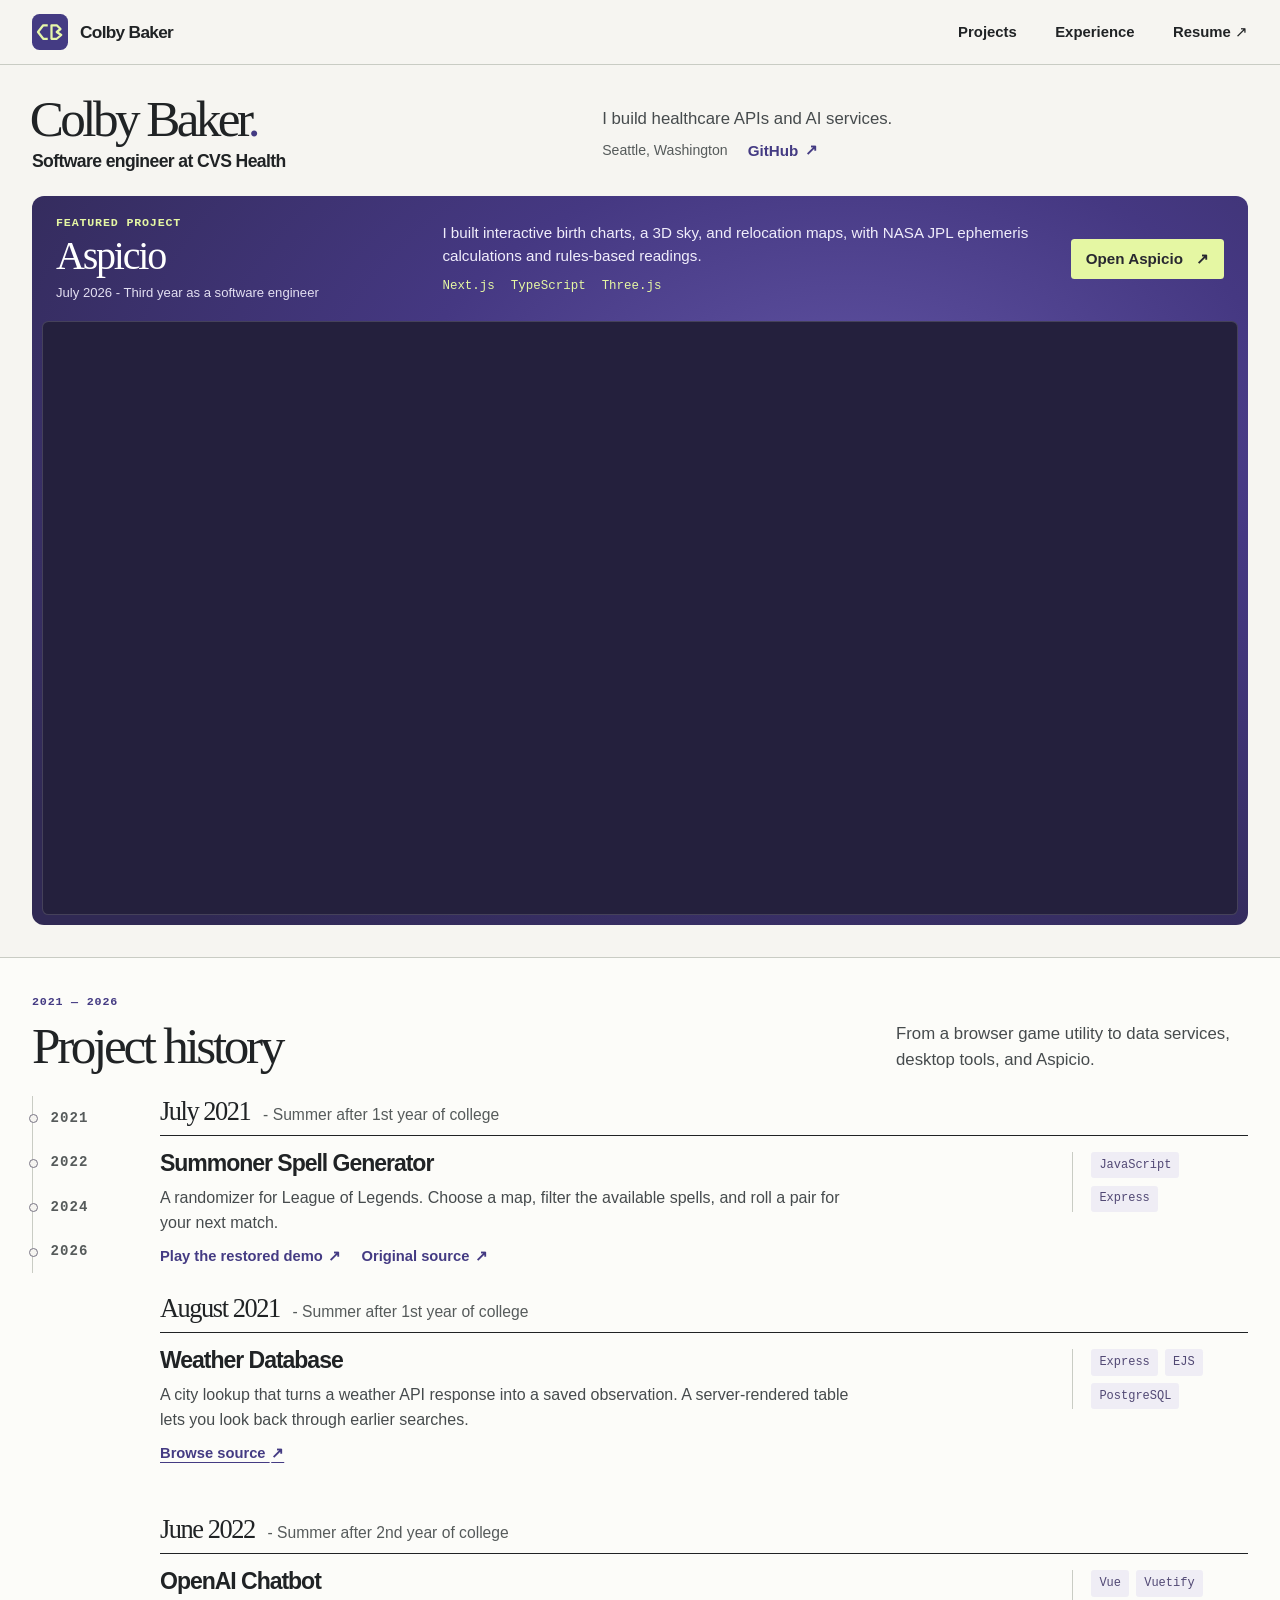
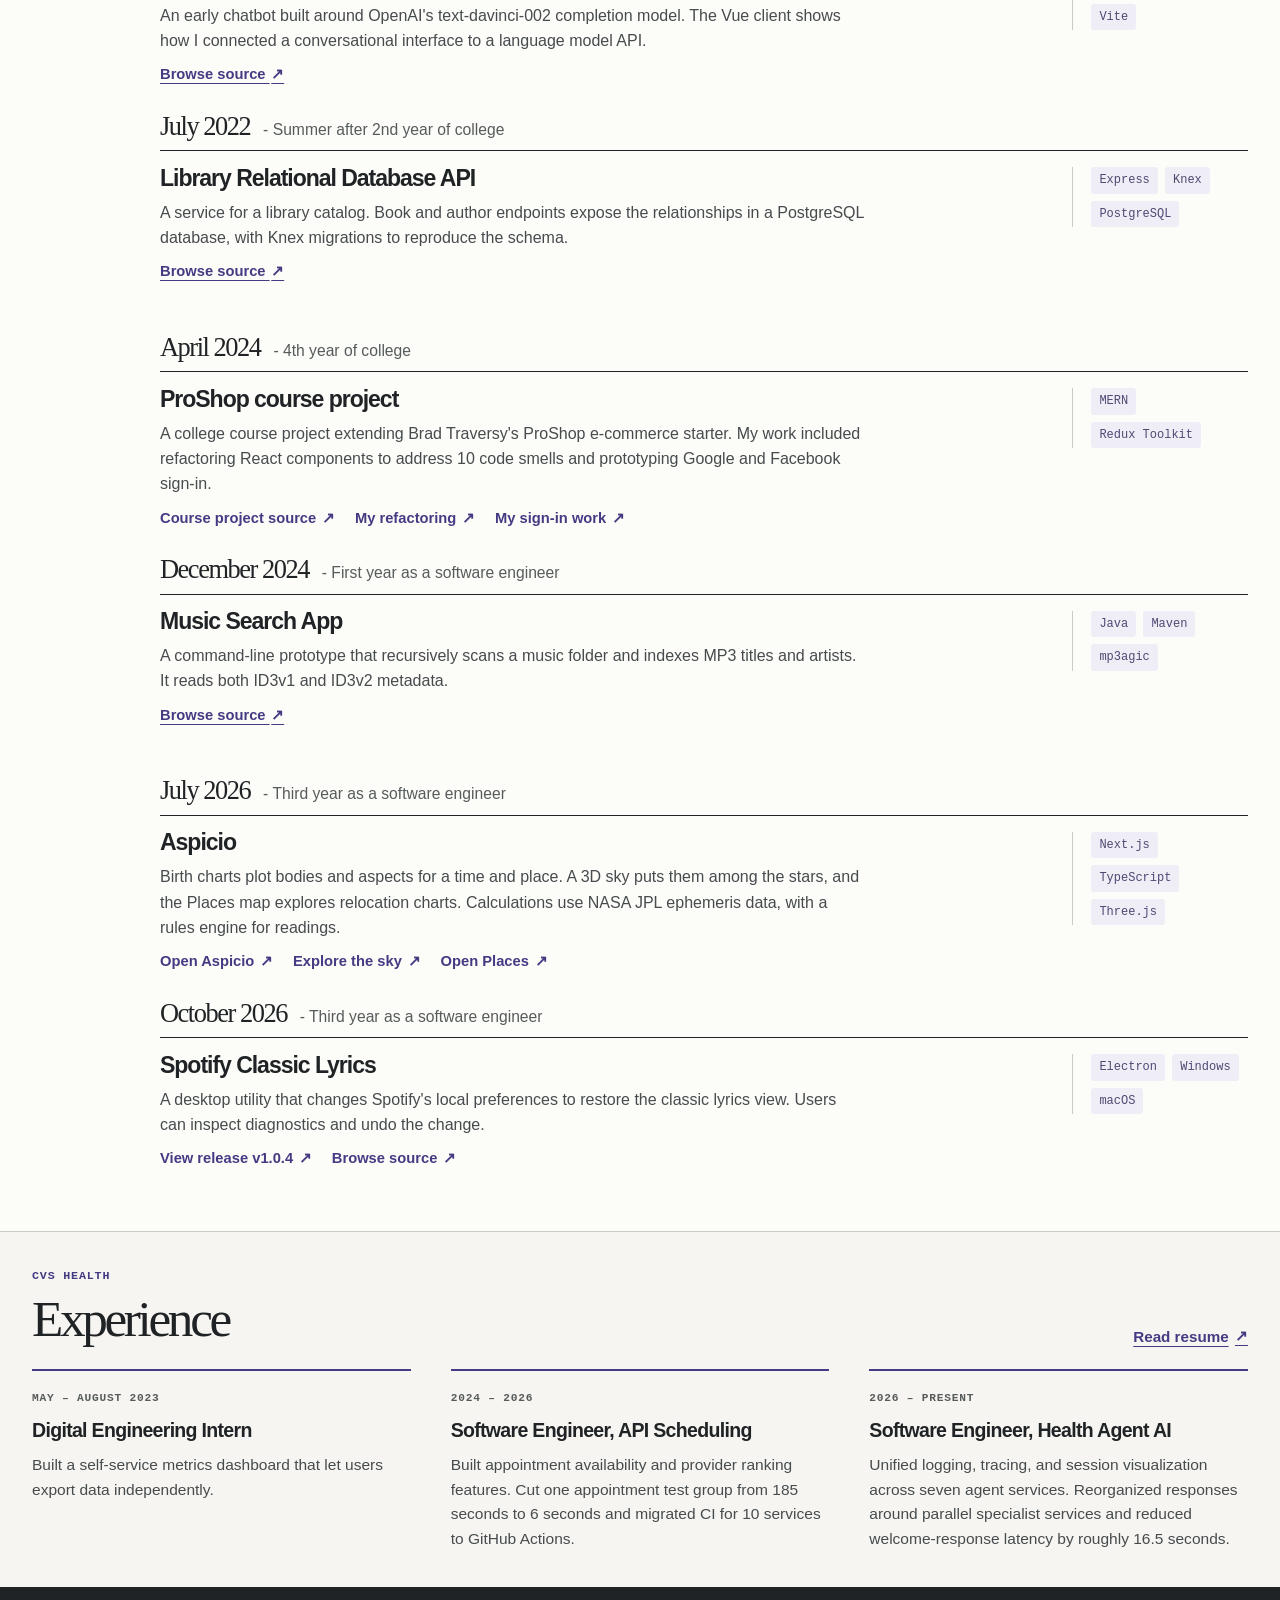
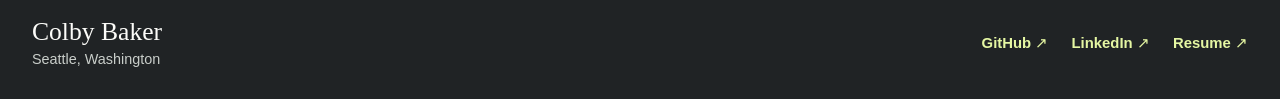
==== commit 27caf929: "Compact portfolio and open the real Aspicio chart directly" ====
--- a/index.html
+++ b/index.html
@@ -12,8 +12,8 @@
   <meta property="og:url" content="https://colbyco.github.io/">
   <link rel="canonical" href="https://colbyco.github.io/">
   <link rel="icon" href="data:image/svg+xml,%3Csvg xmlns='http://www.w3.org/2000/svg' viewBox='0 0 48 48'%3E%3Crect width='48' height='48' rx='10' fill='%233f3882'/%3E%3Cpath d='M21 15H15L8 24l7 9h6m5-18h7l5 5-5 4 6 4-6 5h-7Z' fill='none' stroke='%23e7f8a9' stroke-width='3' stroke-linejoin='round'/%3E%3C/svg%3E">
-  <link rel="stylesheet" href="./portfolio.css?v=cca8ad0b">
-  <script src="./aspicio-preview.js?v=4aafce05" defer></script>
+  <link rel="stylesheet" href="./portfolio.css?v=c69db44b">
+  <script src="./aspicio-preview.js?v=2a4ad90d" defer></script>
 </head>
 <body id="top">
   <a class="skip" href="#main">Skip to content</a>
@@ -33,20 +33,30 @@
   <main id="main">
     <section class="hero wrap" aria-labelledby="hero-title">
       <div class="hero-copy">
-        <p class="eyebrow location"><span aria-hidden="true"></span>Seattle, Washington</p>
-        <h1 id="hero-title">Colby <br>Baker<span class="period">.</span></h1>
-        <p class="intro-role">Software engineer</p>
-        <p class="intro">I build healthcare software at CVS Health and created Aspicio, an astrology platform for exploring charts, the night sky, and places.</p>
-        <div class="actions">
-          <a class="button" href="#projects">Explore my projects <span aria-hidden="true">↓</span></a>
-          <a class="text-link" href="https://github.com/Colbyco">GitHub <span aria-hidden="true">↗</span></a>
+        <div class="hero-identity">
+          <h1 id="hero-title">Colby Baker<span class="period">.</span></h1>
+          <p class="intro-role">Software engineer at CVS Health</p>
+        </div>
+        <div class="hero-summary">
+          <p class="intro">I build healthcare APIs and AI services.</p>
+          <div class="actions">
+            <p class="location">Seattle, Washington</p>
+            <a class="text-link" href="https://github.com/Colbyco">GitHub <span aria-hidden="true">↗</span></a>
+          </div>
         </div>
       </div>
       <article class="feature" aria-labelledby="featured-name">
-        <div class="feature-header"><span class="eyebrow">Featured project</span><span class="feature-date">2026</span></div>
-        <div class="feature-title">
-          <h2 id="featured-name">Aspicio</h2>
-          <p>Third year as a software engineer</p>
+        <div class="feature-overview">
+          <div class="feature-identity">
+            <p class="eyebrow">Featured project</p>
+            <h2 id="featured-name">Aspicio</h2>
+            <p class="feature-date"><time datetime="2026-07">July 2026</time> - Third year as a software engineer</p>
+          </div>
+          <div class="feature-description">
+            <p>I built interactive birth charts, a 3D sky, and relocation maps, with NASA JPL ephemeris calculations and rules-based readings.</p>
+            <ul class="feature-tech" aria-label="Aspicio technologies"><li>Next.js</li><li>TypeScript</li><li>Three.js</li></ul>
+          </div>
+          <a class="feature-link" id="aspicio-preview-open" href="https://aspicio.app/chart" target="_blank" rel="noopener noreferrer">Open Aspicio <span aria-hidden="true">↗</span></a>
         </div>
         <div class="aspicio-preview" id="aspicio-preview" hidden>
           <iframe id="aspicio-preview-frame" title="Aspicio live site" loading="eager" allow="clipboard-write" referrerpolicy="strict-origin-when-cross-origin" aria-hidden="true" tabindex="-1"></iframe>
@@ -59,9 +69,6 @@
         <noscript>
           <figure class="chart-frame"><img src="./j2000.svg" width="540" height="300" alt="A circular plot showing the geocentric longitudes of ten solar system bodies."><figcaption>Sample planetary positions · 1 Jan 2000. Enable JavaScript for the interactive preview.</figcaption></figure>
         </noscript>
-        <div class="feature-content">
-          <a class="feature-link" id="aspicio-preview-open" href="https://aspicio.app/chart" target="_blank" rel="noopener noreferrer">Open Aspicio in a new tab <span aria-hidden="true">↗</span></a>
-        </div>
       </article>
     </section>
     <section class="archive" id="projects" aria-labelledby="projects-title">
@@ -160,8 +167,7 @@
               <article class="project">
                 <div class="project-content">
                   <h4>Aspicio</h4>
-                  <p>A birth chart, a 3D sky, and a map offer three ways to explore planetary positions. Aspicio uses NASA JPL ephemeris data for its calculations and a rules engine to compose readings.</p>
-                  <details><summary>How the views fit together</summary><p>The chart plots bodies and aspects for a time and place. The sky puts those bodies among the stars. The Places map lets you move the location and explore how a relocation chart changes.</p></details>
+                  <p>Birth charts plot bodies and aspects for a time and place. A 3D sky puts them among the stars, and the Places map explores relocation charts. Calculations use NASA JPL ephemeris data, with a rules engine for readings.</p>
                   <div class="project-links"><a href="https://aspicio.app">Open Aspicio <span aria-hidden="true">↗</span></a><a href="https://aspicio.app/sky">Explore the sky <span aria-hidden="true">↗</span></a><a href="https://aspicio.app/places">Open Places <span aria-hidden="true">↗</span></a></div>
                 </div>
                 <ul class="project-tech" aria-label="Technologies and platforms">
--- a/portfolio.css
+++ b/portfolio.css
@@ -25,42 +25,38 @@
 .skip:focus { transform: translateY(0); }
 .site-header { border-bottom: 1px solid var(--line); }
 .nav, .wordmark, .nav nav, .actions, .button, .text-link, .feature-header, .feature-link, .project-links, .footer, .footer nav { display: flex; align-items: center; }
-.nav { min-height: 5rem; justify-content: space-between; gap: 1rem; }
+.nav { min-height: 4rem; justify-content: space-between; gap: 1rem; }
 .wordmark { gap: .75rem; font-size: 1.08rem; font-weight: 680; letter-spacing: -.04em; }
 .wordmark svg { color: var(--indigo); }
 .nav a, .actions a, .feature-link, .footer a, .year-nav a, .project-links a { text-decoration: none; }
 .nav nav { gap: clamp(1rem, 3vw, 2.5rem); }
 .nav nav a, .footer nav a { padding: .65rem 0; font-size: .93rem; font-weight: 580; }
 .nav a:hover, .footer a:hover, .actions .text-link:hover, .year-nav a:hover, .project-links a:hover { text-decoration: underline; }
-.hero { display: grid; gap: clamp(2rem, 3vw, 3.5rem); padding-block: clamp(2.5rem, 4vw, 4rem); }
-.hero-copy { display: grid; grid-template-columns: 1fr 1fr; column-gap: 3rem; align-items: center; padding-block: .6rem; }
-.hero-copy .eyebrow { grid-column: 1; }
-.hero-copy h1 { grid-column: 1; grid-row: 2 / span 3; }
-.hero-copy .intro-role, .hero-copy .intro, .hero-copy .actions { grid-column: 2; }
-.hero-copy .intro-role { grid-row: 2; align-self: end; }
-.hero-copy .intro { grid-row: 3; }
-.hero-copy .actions { grid-row: 4; align-self: start; }
+.hero { display: grid; gap: 1.5rem; padding-block: 1.75rem 2rem; }
+.hero-copy { display: grid; grid-template-columns: 1fr 1.2fr; gap: 2rem; align-items: center; }
+.hero-summary { max-width: 43rem; }
 .eyebrow, .meta, .feature-date, .year-nav a { font: 600 .73rem/1.45 "Cascadia Mono", Consolas, "Courier New", monospace; letter-spacing: .07em; text-transform: uppercase; }
 .eyebrow { color: var(--indigo); }
 .location { display: flex; align-items: center; gap: .6rem; }
 .location span { width: .58rem; height: .58rem; border-radius: 50%; background: var(--indigo); }
-h1 { margin: 1.35rem 0 1.55rem -.075em; font: 500 clamp(5rem, 8vw, 7.5rem)/.79 Georgia, "Times New Roman", serif; letter-spacing: -.082em; }
+h1 { margin: 0 0 .45rem -.045em; font: 500 clamp(2.8rem, 4vw, 3.8rem)/1 Georgia, "Times New Roman", serif; letter-spacing: -.07em; }
 .period { color: var(--indigo); }
-.intro-role { font-size: clamp(1.15rem, 1.7vw, 1.55rem); font-weight: 600; letter-spacing: -.035em; }
-.intro { margin-top: .65rem; max-width: 32rem; color: var(--body); font-size: clamp(1.04rem, 1.3vw, 1.18rem); line-height: 1.52; }
-.actions { flex-wrap: wrap; gap: 1.5rem; margin-top: 1.8rem; }
+.intro-role { font-size: 1.1rem; font-weight: 600; letter-spacing: -.035em; }
+.intro { color: var(--body); font-size: 1.05rem; line-height: 1.5; }
+.actions { flex-wrap: wrap; gap: 1.25rem; margin-top: .65rem; }
+.actions .location { color: var(--muted); font-size: .88rem; }
 .button, .text-link, .feature-link { gap: 1rem; font-size: .95rem; font-weight: 640; }
 .button { padding: .9rem 1.17rem; background: var(--ink); color: white; border-radius: .3rem; }
 .button:hover { background: var(--indigo); }
 .text-link { color: var(--indigo); gap: .4rem; }
 .feature { position: relative; isolation: isolate; container-type: inline-size; overflow: hidden; display: flex; flex-direction: column; background: radial-gradient(ellipse at 67% 31%, #6154a4 0%, #453882 38%, #302954 89%); color: #fff; border-radius: .75rem; min-width: 0; }
-.feature-header { justify-content: space-between; gap: 1rem; padding: 1.35rem 1.6rem 0; }
-.feature-header .eyebrow { color: var(--lime); }
-.feature-date { color: #d5cfea; }
-.feature-title { padding: 1rem 1.6rem .8rem; }
-.feature-title h2 { font: 500 2.8rem/1 Georgia, "Times New Roman", serif; letter-spacing: -.055em; }
-.feature-title p { margin-top: .4rem; color: #d9d5f1; font-size: .8rem; line-height: 1.4; }
-.aspicio-preview { position: relative; min-width: 0; height: clamp(44rem, 85vh, 64rem); margin-inline: .6rem; overflow: hidden; border: 1px solid #ffffff26; border-radius: .4rem; background: #24203d; }
+.feature-overview { display: grid; grid-template-columns: minmax(16rem, .9fr) minmax(0, 1.5fr) auto; gap: 1.5rem; align-items: center; padding: 1.2rem 1.5rem; }
+.feature-identity .eyebrow { color: var(--lime); }
+.feature-identity h2 { margin-block: .25rem .4rem; font: 500 2.5rem/1 Georgia, "Times New Roman", serif; letter-spacing: -.055em; }
+.feature-date { color: #e3dff2; font: 400 .82rem/1.5 "Instrument Sans", "Segoe UI", Arial, sans-serif; text-transform: none; letter-spacing: 0; }
+.feature-description p { color: #f0edfb; font-size: .95rem; line-height: 1.5; }
+.feature-tech { display: flex; flex-wrap: wrap; gap: .45rem 1rem; margin: .65rem 0 0; padding: 0; list-style: none; color: var(--lime); font: 500 .78rem/1.4 "Cascadia Mono", Consolas, monospace; }
+.aspicio-preview { position: relative; min-width: 0; height: clamp(36rem, 66vh, 48rem); margin: 0 .6rem .6rem; overflow: hidden; border: 1px solid #ffffff26; border-radius: .4rem; background: #24203d; }
 .aspicio-preview[hidden], .preview-status[hidden], .preview-status button[hidden] { display: none; }
 .aspicio-preview iframe { display: block; width: 100%; height: 100%; border: 0; opacity: 0; visibility: hidden; transition: opacity .65s ease; }
 .aspicio-preview.is-ready iframe { opacity: 1; visibility: visible; }
@@ -75,29 +71,27 @@
 .chart-frame { display: grid; align-content: center; flex: 1; min-height: 0; margin: 0; }
 .chart-frame img { width: 100%; height: auto; }
 .chart-frame figcaption { text-align: center; margin: -.2rem .75rem .8rem; font: .64rem/1.4 "Cascadia Mono", Consolas, monospace; color: #d9d5f1; }
-.feature-content { padding: .7rem 1.6rem 1.4rem; }
-.feature-content p { max-width: 29rem; margin: .55rem 0 1rem; color: #eeebff; line-height: 1.5; font-size: .99rem; }
 .feature-link { display: inline-flex; min-height: 2.5rem; gap: .8rem; padding-inline: .95rem; border-radius: .22rem; background: var(--lime); color: #282830; }
 .feature-link:hover { background: #efffc2; text-decoration: underline; }
-.archive { padding-block: clamp(3.25rem, 6vw, 5.8rem); border-block: 1px solid var(--line); background: var(--white); }
+.archive { padding-block: 2.25rem; border-block: 1px solid var(--line); background: var(--white); }
 .section-header { display: flex; align-items: end; justify-content: space-between; gap: 2rem; }
-.section-header h2 { margin-top: .45rem; font: 500 clamp(2.8rem, 5.4vw, 5.1rem)/1.04 Georgia, serif; letter-spacing: -.065em; }
+.section-header h2 { margin-top: .45rem; font: 500 clamp(2.4rem, 4vw, 3.3rem)/1.04 Georgia, serif; letter-spacing: -.065em; }
 .section-header > p { max-width: 22rem; color: var(--body); line-height: 1.5; font-size: 1.05rem; }
-.archive-layout { display: grid; grid-template-columns: 9.25rem 1fr; gap: 2.8rem; align-items: start; margin-top: 3.2rem; }
+.archive-layout { display: grid; grid-template-columns: 6rem 1fr; gap: 2rem; align-items: start; margin-top: 1.5rem; }
 .year-nav { position: sticky; top: 1.5rem; display: grid; border-left: 1px solid var(--line); }
 .year-nav a { position: relative; padding: .75rem 1.1rem; color: var(--muted); font-size: .88rem; }
 .year-nav a:hover, .year-nav a:focus-visible { color: var(--indigo); }
 .year-nav a::before { content: ""; position: absolute; width: .44rem; height: .44rem; border-radius: 50%; background: var(--paper); border: 1px solid #777484; left: -.27rem; top: calc(50% - .22rem); }
-.year { scroll-margin-top: 1.5rem; margin-bottom: 3rem; }
+.year { scroll-margin-top: 1.5rem; margin-bottom: 1.5rem; }
 .year:last-child { margin-bottom: 0; }
-.year > h3 { display: flex; flex-wrap: wrap; align-items: baseline; gap: .35rem .8rem; padding-bottom: .85rem; border-bottom: 2px solid var(--ink); font: 500 2.32rem/1.1 Georgia, serif; letter-spacing: -.055em; }
+.year > h3 { display: flex; flex-wrap: wrap; align-items: baseline; gap: .35rem .8rem; padding-bottom: .55rem; border-bottom: 1px solid var(--ink); font: 500 1.65rem/1.15 Georgia, serif; letter-spacing: -.055em; }
 .year h3 .career-stage { font: 500 .98rem/1.5 "Instrument Sans", "Segoe UI", Arial, sans-serif; color: var(--muted); letter-spacing: 0; }
-.project { display: grid; grid-template-columns: minmax(0, 1fr) 11rem; column-gap: 2.2rem; align-items: start; padding: 1.55rem 0 2.3rem; }
-.project-content { display: grid; gap: .65rem; min-width: 0; }
+.project { display: grid; grid-template-columns: minmax(0, 1fr) 11rem; column-gap: 2.2rem; align-items: start; padding: .85rem 0 1.5rem; }
+.project-content { display: grid; gap: .45rem; min-width: 0; }
 .project-tech { display: flex; flex-wrap: wrap; align-content: start; gap: .45rem; margin: .15rem 0 0; padding: 0 0 0 1.15rem; border-left: 1px solid var(--line); list-style: none; }
 .project-tech li { padding: .3rem .5rem; border-radius: .2rem; background: #efedf5; color: #514874; font: 500 .75rem/1.4 "Cascadia Mono", Consolas, monospace; }
 .meta { color: var(--muted); font-size: .7rem; }
-.project h4 { font: 650 clamp(1.32rem, 2.1vw, 1.7rem)/1.2 "Instrument Sans", "Segoe UI", Arial, sans-serif; letter-spacing: -.045em; }
+.project h4 { font: 650 clamp(1.25rem, 1.8vw, 1.5rem)/1.2 "Instrument Sans", "Segoe UI", Arial, sans-serif; letter-spacing: -.045em; }
 .project-stage { color: var(--muted); font: 500 .98rem/1.4 "Instrument Sans", "Segoe UI", Arial, sans-serif; letter-spacing: normal; }
 .feature .project-stage { color: #eeebff; }
 .project-content > p, details p, .roles article > p:not(.meta) { color: var(--body); font-size: 1rem; line-height: 1.58; max-width: 44rem; }
@@ -108,8 +102,8 @@
 details { margin-block: .15rem; }
 summary { cursor: pointer; font-size: .92rem; font-weight: 600; color: var(--indigo); }
 details p { margin-top: .4rem; }
-.experience { padding-block: clamp(3.25rem, 6vw, 5.8rem); }
-.roles { margin-top: 2.3rem; display: grid; grid-template-columns: repeat(3, minmax(0,1fr)); gap: 2.5rem; }
+.experience { padding-block: 2.25rem; }
+.roles { margin-top: 1.5rem; display: grid; grid-template-columns: repeat(3, minmax(0,1fr)); gap: 2.5rem; }
 .roles article { border-top: 2px solid var(--indigo); padding-top: 1.2rem; }
 .roles h3 { margin: .7rem 0; font-size: 1.22rem; letter-spacing: -.035em; line-height: 1.25; }
 .roles article > p:not(.meta) { font-size: .97rem; }
@@ -118,61 +112,51 @@
 .footer strong { font: 500 1.6rem/1 Georgia, serif; }
 .footer p { margin-top: .4rem; color: #c9ceca; font-size: .9rem; }
 .footer nav { gap: 1.45rem; color: var(--lime); }
-@media (max-width: 64rem) {
-  .wrap { width: calc(100% - 4rem); }
-  .hero { grid-template-columns: 1fr; gap: 2rem; }
-  .hero-copy { column-gap: 2rem; }
-  .hero h1 br { display: none; }
-  .hero h1 { line-height: .92; }
-  .archive-layout { grid-template-columns: 6rem 1fr; gap: 1.5rem; }
+@media (max-width: 70rem) {
+  .feature-overview { grid-template-columns: 1fr auto; gap: .85rem 1.5rem; }
+  .feature-description { grid-row: 2; grid-column: 1 / -1; }
+  .feature-link { grid-column: 2; grid-row: 1; }
+  .archive-layout { gap: 1.5rem; }
   .project { grid-template-columns: minmax(0,1fr) 9.5rem; column-gap: 1.5rem; }
   .roles { gap: 1.5rem; }
 }
 @media (max-width: 50rem) {
   .wrap { width: calc(100% - 2.6rem); }
-  .hero { gap: 1.7rem; }
-  .hero-copy { display: block; }
+  .hero-copy { grid-template-columns: 1fr; gap: .85rem; }
   .intro { font-size: 1rem; }
-  h1 { font-size: clamp(4.75rem, 11vw, 6.2rem); }
-  .feature-header { padding: 1.05rem 1.15rem 0; }
-  .feature-title { padding-inline: 1.15rem; }
-  .feature-content { padding: .5rem 1.15rem 1.25rem; }
+  .feature-overview { padding: 1rem; }
   .section-header { align-items: start; }
   .section-header > p { max-width: 16rem; }
-  .archive-layout { display: block; margin-top: 1.8rem; }
-  .year-nav { position: static; display: flex; gap: .15rem; border: 0; margin: 0 0 2rem; }
+  .archive-layout { display: block; }
+  .year-nav { position: static; display: flex; flex-wrap: wrap; gap: .5rem; border: 0; margin: 0 0 1.25rem; }
   .year-nav a { border: 1px solid var(--line); border-radius: .2rem; padding: .55rem .85rem; }
   .year-nav a::before { display: none; }
-  .project { grid-template-columns: minmax(0,1fr); gap: .75rem; }
+  .project { grid-template-columns: minmax(0,1fr); gap: .6rem; }
   .project-content { display: contents; }
   .project-tech { grid-row: 2; margin: 0; padding: 0; border: 0; }
   .roles { grid-template-columns: 1fr; }
 }
 @media (max-width: 40rem) {
-  .wrap { width: calc(100% - 2.2rem); }
-  .nav { min-height: 4.3rem; }
+  .wrap { width: calc(100% - 2rem); }
   .wordmark { gap: .45rem; }
   .wordmark span { display: none; }
   .wordmark svg { width: 2rem; height: 2rem; }
   .nav nav { gap: 1.05rem; }
   .nav nav a { font-size: .85rem; }
-  .hero { grid-template-columns: 1fr; padding-block: 2.3rem; gap: 2rem; }
-  .hero-copy { padding: 0; }
-  h1 { font-size: clamp(4.5rem, 15vw, 6.65rem); margin-block: 1rem .95rem; line-height: .92; }
-  h1 br { display: none; }
-  .intro-role { font-size: 1.17rem; }
-  .actions { margin-top: 1.15rem; }
+  .hero { padding-block: 1.25rem 1.5rem; gap: 1.25rem; }
+  h1 { font-size: clamp(2.7rem, 11vw, 3.5rem); }
+  .intro-role { font-size: 1rem; }
+  .feature-overview { grid-template-columns: 1fr; }
+  .feature-description { grid-column: 1; }
+  .feature-link { grid-column: 1; grid-row: 3; justify-self: start; }
+  .aspicio-preview { height: 36rem; margin-inline: .4rem; }
   .chart-frame img { max-height: 15rem; }
-  .feature-content { padding: .45rem 1.2rem 1.3rem; }
   .section-header { display: block; }
-  .section-header > p { margin-top: .9rem; max-width: 27rem; }
-  .section-header > a { margin-top: .9rem; }
-  .project { padding-block: 1.25rem 2rem; }
-  .year > h3 { font-size: 2rem; }
-  .year-nav { flex-wrap: wrap; }
-  .year { margin-bottom: 2rem; }
+  .section-header > p, .section-header > a { margin-top: .65rem; }
+  .section-header > p { max-width: 27rem; }
+  .year > h3 { gap: .2rem .6rem; }
+  .year h3 .career-stage { font-size: .9rem; }
   .footer { align-items: start; flex-direction: column; }
-  .roles { margin-top: 1.5rem; }
 }
 @media (prefers-reduced-motion: reduce) {
   :root { scroll-behavior: auto; }
@@ -187,5 +171,5 @@
   .archive-layout { display: block; }
   .project, .roles article { break-inside: avoid; }
   .feature { background: white; color: black; border: 1px solid #777; }
-  .feature-content p, .feature-header .eyebrow, .feature-date { color: black; }
+  .feature-description p, .feature-identity .eyebrow, .feature-date, .feature-tech { color: black; }
 }
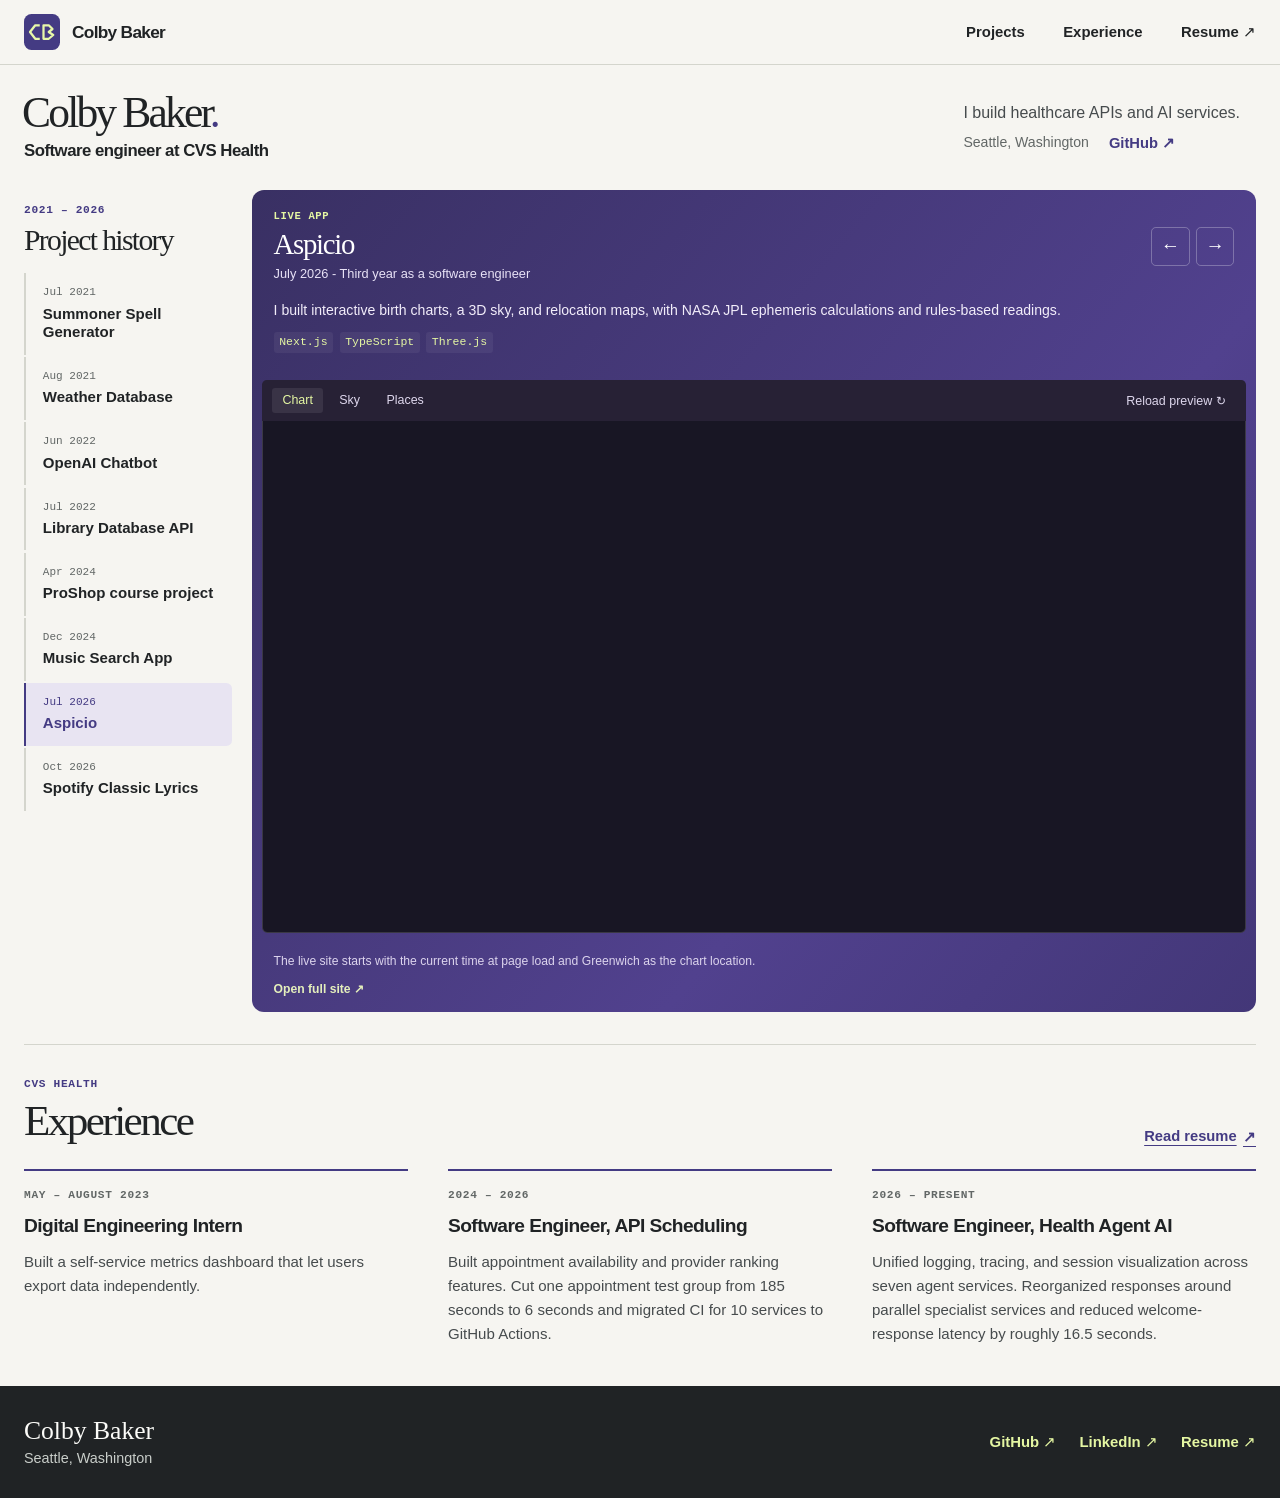
==== commit 72514d89: "Add shared project viewer and built-in app previews" ====
--- a/index.html
+++ b/index.html
@@ -5,15 +5,15 @@
   <meta name="viewport" content="width=device-width,initial-scale=1">
   <meta name="theme-color" content="#f6f5f1">
   <title>Colby Baker • Software engineer</title>
-  <meta name="description" content="Colby Baker's engineering portfolio. Try Aspicio, explore a restored 2021 web app, and follow his work from relational APIs to production software at CVS Health.">
+  <meta name="description" content="Colby Baker's engineering portfolio. Explore eight projects in one interactive viewer, from early web apps and relational APIs to Aspicio and production software at CVS Health.">
   <meta property="og:title" content="Colby Baker • Software engineer">
   <meta property="og:description" content="Explore Aspicio and follow my projects from 2021 to today.">
   <meta property="og:type" content="website">
   <meta property="og:url" content="https://colbyco.github.io/">
   <link rel="canonical" href="https://colbyco.github.io/">
   <link rel="icon" href="data:image/svg+xml,%3Csvg xmlns='http://www.w3.org/2000/svg' viewBox='0 0 48 48'%3E%3Crect width='48' height='48' rx='10' fill='%233f3882'/%3E%3Cpath d='M21 15H15L8 24l7 9h6m5-18h7l5 5-5 4 6 4-6 5h-7Z' fill='none' stroke='%23e7f8a9' stroke-width='3' stroke-linejoin='round'/%3E%3C/svg%3E">
-  <link rel="stylesheet" href="./portfolio.css?v=c69db44b">
-  <script src="./aspicio-preview.js?v=2a4ad90d" defer></script>
+  <link rel="stylesheet" href="./portfolio.css?v=606752df">
+  <script src="./aspicio-preview.js?v=6b1c92c6" defer></script>
 </head>
 <body id="top">
   <a class="skip" href="#main">Skip to content</a>
@@ -32,167 +32,79 @@
   </header>
   <main id="main">
     <section class="hero wrap" aria-labelledby="hero-title">
-      <div class="hero-copy">
-        <div class="hero-identity">
-          <h1 id="hero-title">Colby Baker<span class="period">.</span></h1>
-          <p class="intro-role">Software engineer at CVS Health</p>
+      <div>
+        <h1 id="hero-title">Colby Baker<span class="period">.</span></h1>
+        <p class="intro-role">Software engineer at CVS Health</p>
+      </div>
+      <div class="hero-summary">
+        <p class="intro">I build healthcare APIs and AI services.</p>
+        <div class="actions"><p class="location">Seattle, Washington</p><a class="text-link" href="https://github.com/Colbyco">GitHub &#8599;</a></div>
+      </div>
+    </section>
+    <section class="workspace wrap" id="projects" aria-label="Project portfolio">
+      <aside class="project-navigation" aria-labelledby="projects-title">
+        <p class="eyebrow">2021 &ndash; 2026</p>
+        <h2 id="projects-title">Project history</h2>
+        <nav aria-label="Choose a project">
+          <a href="#summoner" data-project="summoner"><span>Jul 2021</span><strong>Summoner Spell Generator</strong></a>
+          <a href="#weather" data-project="weather"><span>Aug 2021</span><strong>Weather Database</strong></a>
+          <a href="#chatbot" data-project="chatbot"><span>Jun 2022</span><strong>OpenAI Chatbot</strong></a>
+          <a href="#library" data-project="library"><span>Jul 2022</span><strong>Library Database API</strong></a>
+          <a href="#proshop" data-project="proshop"><span>Apr 2024</span><strong>ProShop course project</strong></a>
+          <a href="#music" data-project="music"><span>Dec 2024</span><strong>Music Search App</strong></a>
+          <a href="#aspicio" data-project="aspicio" aria-current="true"><span>Jul 2026</span><strong>Aspicio</strong></a>
+          <a href="#spotify" data-project="spotify"><span>Oct 2026</span><strong>Spotify Classic Lyrics</strong></a>
+        </nav>
+      </aside>
+      <div class="mobile-project-picker">
+        <label for="project-select">Project history</label>
+        <select id="project-select">
+          <option value="summoner">2021 · Summoner Spell Generator</option>
+          <option value="weather">2021 · Weather Database</option>
+          <option value="chatbot">2022 · OpenAI Chatbot</option>
+          <option value="library">2022 · Library Database API</option>
+          <option value="proshop">2024 · ProShop course project</option>
+          <option value="music">2024 · Music Search App</option>
+          <option value="aspicio" selected>2026 · Aspicio</option>
+          <option value="spotify">2026 · Spotify Classic Lyrics</option>
+        </select>
+      </div>
+      <article class="feature" aria-labelledby="featured-name">
+        <header class="feature-header">
+          <div class="feature-identity">
+            <p class="eyebrow" id="project-kind">Live app</p>
+            <h2 id="featured-name">Aspicio</h2>
+            <p class="feature-date"><time id="project-date" datetime="2026-07">July 2026</time> - <span id="project-stage">Third year as a software engineer</span></p>
+          </div>
+          <div class="project-stepper" aria-label="Browse projects chronologically">
+            <button type="button" id="previous-project" aria-label="Previous project">&#8592;</button>
+            <button type="button" id="next-project" aria-label="Next project">&#8594;</button>
+          </div>
+        </header>
+        <div class="compact-context" data-project-context></div>
+        <div class="preview-toolbar">
+          <div id="project-views" class="project-views" aria-label="Aspicio views"></div>
+          <button type="button" id="preview-reload">Reload preview &#8635;</button>
         </div>
-        <div class="hero-summary">
-          <p class="intro">I build healthcare APIs and AI services.</p>
-          <div class="actions">
-            <p class="location">Seattle, Washington</p>
-            <a class="text-link" href="https://github.com/Colbyco">GitHub <span aria-hidden="true">↗</span></a>
+        <div class="project-preview" id="project-preview" aria-busy="true">
+          <div id="frame-host"></div>
+          <div class="preview-status" id="preview-status" role="status">
+            <span class="preview-orbit" aria-hidden="true"></span>
+            <p id="preview-message">Opening Aspicio...</p>
+            <button id="preview-retry" type="button" hidden>Try again</button>
           </div>
         </div>
-      </div>
-      <article class="feature" aria-labelledby="featured-name">
-        <div class="feature-overview">
-          <div class="feature-identity">
-            <p class="eyebrow">Featured project</p>
-            <h2 id="featured-name">Aspicio</h2>
-            <p class="feature-date"><time datetime="2026-07">July 2026</time> - Third year as a software engineer</p>
-          </div>
-          <div class="feature-description">
-            <p>I built interactive birth charts, a 3D sky, and relocation maps, with NASA JPL ephemeris calculations and rules-based readings.</p>
-            <ul class="feature-tech" aria-label="Aspicio technologies"><li>Next.js</li><li>TypeScript</li><li>Three.js</li></ul>
-          </div>
-          <a class="feature-link" id="aspicio-preview-open" href="https://aspicio.app/chart" target="_blank" rel="noopener noreferrer">Open Aspicio <span aria-hidden="true">↗</span></a>
+        <div class="compact-details" id="compact-details"></div>
+        <noscript><p class="no-script">Enable JavaScript to switch between the built-in project previews. <a href="https://aspicio.app/">Open Aspicio</a> or <a href="./summoner-spell-generator.html">play the restored spell generator</a>.</p></noscript>
+      </article>
+      <aside class="project-context" aria-label="About this project">
+        <h2>About this project</h2>
+        <div data-project-context>
+          <p class="project-description">I built interactive birth charts, a 3D sky, and relocation maps, with NASA JPL ephemeris calculations and rules-based readings.</p>
+          <ul class="project-tech"><li>Next.js</li><li>TypeScript</li><li>Three.js</li></ul>
         </div>
-        <div class="aspicio-preview" id="aspicio-preview" hidden>
-          <iframe id="aspicio-preview-frame" title="Aspicio live site" loading="eager" allow="clipboard-write" referrerpolicy="strict-origin-when-cross-origin" aria-hidden="true" tabindex="-1"></iframe>
-          <div class="preview-status" id="aspicio-preview-status" role="status">
-            <span class="preview-orbit" aria-hidden="true"></span>
-            <p id="aspicio-preview-message">Opening Aspicio for this moment...</p>
-            <button id="aspicio-preview-retry" type="button" hidden>Try again</button>
-          </div>
-        </div>
-        <noscript>
-          <figure class="chart-frame"><img src="./j2000.svg" width="540" height="300" alt="A circular plot showing the geocentric longitudes of ten solar system bodies."><figcaption>Sample planetary positions · 1 Jan 2000. Enable JavaScript for the interactive preview.</figcaption></figure>
-        </noscript>
-      </article>
-    </section>
-    <section class="archive" id="projects" aria-labelledby="projects-title">
-      <div class="wrap">
-        <header class="section-header"><div><p class="eyebrow">2021 — 2026</p><h2 id="projects-title">Project history</h2></div>
-        <p>From a browser game utility to data services, desktop tools, and Aspicio.</p></header>
-        <div class="archive-layout">
-          <nav class="year-nav" aria-label="Jump to project year">
-            <a href="#y2021">2021</a><a href="#y2022">2022</a><a href="#y2024">2024</a><a href="#y2026">2026</a>
-          </nav>
-          <div class="years">
-            <section class="year" id="y2021" aria-label="2021 projects">
-              <h3 id="year2021"><time datetime="2021-07">July 2021</time> <span class="career-stage">- Summer after 1st year of college</span></h3>
-              <article class="project">
-                <div class="project-content">
-                  <h4>Summoner Spell Generator</h4>
-                  <p>A randomizer for League of Legends. Choose a map, filter the available spells, and roll a pair for your next match.</p>
-                  <div class="project-links"><a href="./summoner-spell-generator.html">Play the restored demo <span aria-hidden="true">↗</span></a><a href="https://github.com/Colbyco/summoner-spell-generator">Original source <span aria-hidden="true">↗</span></a></div>
-                </div>
-                <ul class="project-tech" aria-label="Technologies and platforms">
-                  <li>JavaScript</li>
-                  <li>Express</li>
-                </ul>
-              </article>
-              <h3><time datetime="2021-08">August 2021</time> <span class="career-stage">- Summer after 1st year of college</span></h3>
-              <article class="project">
-                <div class="project-content">
-                  <h4>Weather Database</h4>
-                  <p>A city lookup that turns a weather API response into a saved observation. A server-rendered table lets you look back through earlier searches.</p>
-                  <a href="https://github.com/Colbyco/weather-database-website">Browse source <span aria-hidden="true">↗</span></a>
-                </div>
-                <ul class="project-tech" aria-label="Technologies and platforms">
-                  <li>Express</li>
-                  <li>EJS</li>
-                  <li>PostgreSQL</li>
-                </ul>
-              </article>
-            </section>
-            <section class="year" id="y2022" aria-label="2022 projects">
-              <h3 id="year2022"><time datetime="2022-06">June 2022</time> <span class="career-stage">- Summer after 2nd year of college</span></h3>
-              <article class="project">
-                <div class="project-content">
-                  <h4>OpenAI Chatbot</h4>
-                  <p>An early chatbot built around OpenAI's text-davinci-002 completion model. The Vue client shows how I connected a conversational interface to a language model API.</p>
-                  <a href="https://github.com/Colbyco/OpenAI-Chat-Bot">Browse source <span aria-hidden="true">↗</span></a>
-                </div>
-                <ul class="project-tech" aria-label="Technologies and platforms">
-                  <li>Vue</li>
-                  <li>Vuetify</li>
-                  <li>Vite</li>
-                </ul>
-              </article>
-              <h3><time datetime="2022-07">July 2022</time> <span class="career-stage">- Summer after 2nd year of college</span></h3>
-              <article class="project">
-                <div class="project-content">
-                  <h4>Library Relational Database API</h4>
-                  <p>A service for a library catalog. Book and author endpoints expose the relationships in a PostgreSQL database, with Knex migrations to reproduce the schema.</p>
-                  <a href="https://github.com/Colbyco/library-relational-database-api">Browse source <span aria-hidden="true">↗</span></a>
-                </div>
-                <ul class="project-tech" aria-label="Technologies and platforms">
-                  <li>Express</li>
-                  <li>Knex</li>
-                  <li>PostgreSQL</li>
-                </ul>
-              </article>
-            </section>
-            <section class="year" id="y2024" aria-label="2024 projects">
-              <h3 id="year2024"><time datetime="2024-04">April 2024</time> <span class="career-stage">- 4th year of college</span></h3>
-              <article class="project">
-                <div class="project-content">
-                  <h4>ProShop course project</h4>
-                  <p>A college course project extending Brad Traversy's ProShop e-commerce starter. My work included refactoring React components to address 10 code smells and prototyping Google and Facebook sign-in.</p>
-                  <div class="project-links"><a href="https://github.com/Colbyco/proshop-v2">Course project source <span aria-hidden="true">↗</span></a><a href="https://github.com/Colbyco/proshop-v2/pull/1">My refactoring <span aria-hidden="true">↗</span></a><a href="https://github.com/Colbyco/proshop-v2/commit/704b9f6">My sign-in work <span aria-hidden="true">↗</span></a></div>
-                </div>
-                <ul class="project-tech" aria-label="Technologies and platforms">
-                  <li>MERN</li>
-                  <li>Redux Toolkit</li>
-                </ul>
-              </article>
-              <h3><time datetime="2024-12">December 2024</time> <span class="career-stage">- First year as a software engineer</span></h3>
-              <article class="project">
-                <div class="project-content">
-                  <h4>Music Search App</h4>
-                  <p>A command-line prototype that recursively scans a music folder and indexes MP3 titles and artists. It reads both ID3v1 and ID3v2 metadata.</p>
-                  <a href="https://github.com/Colbyco/music-search-app">Browse source <span aria-hidden="true">↗</span></a>
-                </div>
-                <ul class="project-tech" aria-label="Technologies and platforms">
-                  <li>Java</li>
-                  <li>Maven</li>
-                  <li>mp3agic</li>
-                </ul>
-              </article>
-            </section>
-            <section class="year" id="y2026" aria-label="2026 projects">
-              <h3 id="year2026"><time datetime="2026-07">July 2026</time> <span class="career-stage">- Third year as a software engineer</span></h3>
-              <article class="project">
-                <div class="project-content">
-                  <h4>Aspicio</h4>
-                  <p>Birth charts plot bodies and aspects for a time and place. A 3D sky puts them among the stars, and the Places map explores relocation charts. Calculations use NASA JPL ephemeris data, with a rules engine for readings.</p>
-                  <div class="project-links"><a href="https://aspicio.app">Open Aspicio <span aria-hidden="true">↗</span></a><a href="https://aspicio.app/sky">Explore the sky <span aria-hidden="true">↗</span></a><a href="https://aspicio.app/places">Open Places <span aria-hidden="true">↗</span></a></div>
-                </div>
-                <ul class="project-tech" aria-label="Technologies and platforms">
-                  <li>Next.js</li>
-                  <li>TypeScript</li>
-                  <li>Three.js</li>
-                </ul>
-              </article>
-              <h3><time datetime="2026-10">October 2026</time> <span class="career-stage">- Third year as a software engineer</span></h3>
-              <article class="project">
-                <div class="project-content">
-                  <h4>Spotify Classic Lyrics</h4>
-                  <p>A desktop utility that changes Spotify's local preferences to restore the classic lyrics view. Users can inspect diagnostics and undo the change.</p>
-                  <div class="project-links"><a href="https://github.com/Colbyco/spotify-classic-lyrics/releases/tag/v1.0.4">View release v1.0.4 <span aria-hidden="true">↗</span></a><a href="https://github.com/Colbyco/spotify-classic-lyrics">Browse source <span aria-hidden="true">↗</span></a></div>
-                </div>
-                <ul class="project-tech" aria-label="Technologies and platforms">
-                  <li>Electron</li>
-                  <li>Windows</li>
-                  <li>macOS</li>
-                </ul>
-              </article>
-            </section>
-          </div>
-        </div>
-      </div>
+      </aside>
+      <p id="project-announcement" class="visually-hidden" aria-live="polite" aria-atomic="true"></p>
     </section>
     <section class="experience wrap" id="experience" aria-labelledby="experience-title">
       <header class="section-header"><div><p class="eyebrow">CVS Health</p><h2 id="experience-title">Experience</h2></div><a class="text-link" href="./Colby-Baker-Resume.pdf">Read resume <span aria-hidden="true">↗</span></a></header>
--- a/portfolio.css
+++ b/portfolio.css
@@ -3,8 +3,8 @@
   --white: #fcfcf9;
   --ink: #202325;
   --body: #464b4d;
-  --muted: #565b5b;
-  --line: #c9ccc4;
+  --muted: #626766;
+  --line: #d4d5cd;
   --indigo: #443b83;
   --lime: #e5f7a3;
   color-scheme: light;
@@ -14,162 +14,172 @@
   scroll-behavior: smooth;
 }
 * { box-sizing: border-box; }
-body { margin: 0; }
+body, h1, h2, h3, p { margin: 0; }
 a { color: inherit; text-underline-offset: .25em; text-decoration-thickness: .08em; }
-a:hover { text-decoration: underline; }
-a:focus-visible, summary:focus-visible { outline: 3px solid #8871d4; outline-offset: 5px; border-radius: .15rem; }
-img { max-width: 100%; display: block; }
-h1, h2, h3, h4, p { margin: 0; }
-.wrap { width: min(90rem, calc(100% - 4rem)); margin-inline: auto; }
+button, select { font: inherit; }
+button { cursor: pointer; }
+button:disabled { cursor: default; opacity: .35; }
+a:focus-visible, button:focus-visible, select:focus-visible { outline: 3px solid #8871d4; outline-offset: 4px; }
+[hidden] { display: none !important; }
+.wrap { width: min(144rem, calc(100% - 4rem)); margin-inline: auto; }
+.visually-hidden { position: absolute; width: 1px; height: 1px; padding: 0; margin: -1px; overflow: hidden; clip-path: inset(50%); white-space: nowrap; border: 0; }
 .skip { position: fixed; z-index: 5; top: .5rem; left: .5rem; padding: .75rem 1rem; color: white; background: var(--indigo); transform: translateY(-160%); }
 .skip:focus { transform: translateY(0); }
 .site-header { border-bottom: 1px solid var(--line); }
-.nav, .wordmark, .nav nav, .actions, .button, .text-link, .feature-header, .feature-link, .project-links, .footer, .footer nav { display: flex; align-items: center; }
+.nav, .wordmark, .nav nav, .actions, .text-link, .footer, .footer nav { display: flex; align-items: center; }
 .nav { min-height: 4rem; justify-content: space-between; gap: 1rem; }
 .wordmark { gap: .75rem; font-size: 1.08rem; font-weight: 680; letter-spacing: -.04em; }
 .wordmark svg { color: var(--indigo); }
-.nav a, .actions a, .feature-link, .footer a, .year-nav a, .project-links a { text-decoration: none; }
+.nav a, .actions a, .footer a { text-decoration: none; }
 .nav nav { gap: clamp(1rem, 3vw, 2.5rem); }
 .nav nav a, .footer nav a { padding: .65rem 0; font-size: .93rem; font-weight: 580; }
-.nav a:hover, .footer a:hover, .actions .text-link:hover, .year-nav a:hover, .project-links a:hover { text-decoration: underline; }
-.hero { display: grid; gap: 1.5rem; padding-block: 1.75rem 2rem; }
-.hero-copy { display: grid; grid-template-columns: 1fr 1.2fr; gap: 2rem; align-items: center; }
-.hero-summary { max-width: 43rem; }
-.eyebrow, .meta, .feature-date, .year-nav a { font: 600 .73rem/1.45 "Cascadia Mono", Consolas, "Courier New", monospace; letter-spacing: .07em; text-transform: uppercase; }
+.nav a:hover, .footer a:hover, .actions a:hover { text-decoration: underline; }
+.hero { display: flex; justify-content: space-between; gap: 2rem; align-items: center; padding-block: 1.6rem 1.8rem; }
+.hero-summary { padding-right: 1rem; }
+h1 { margin: 0 0 .45rem -.045em; font: 500 clamp(2.5rem, 3.4vw, 3.4rem)/1 Georgia, serif; letter-spacing: -.065em; }
+.period { color: var(--indigo); }
+.intro-role { font-size: 1.05rem; font-weight: 600; letter-spacing: -.03em; }
+.intro { color: var(--body); font-size: 1rem; line-height: 1.5; }
+.actions { flex-wrap: wrap; gap: 1.25rem; margin-top: .55rem; }
+.location { color: var(--muted); font-size: .88rem; }
+.text-link { color: var(--indigo); gap: .4rem; font-size: .92rem; font-weight: 620; }
+.eyebrow, .meta { font: 600 .7rem/1.4 "Cascadia Mono", Consolas, monospace; letter-spacing: .06em; text-transform: uppercase; }
 .eyebrow { color: var(--indigo); }
-.location { display: flex; align-items: center; gap: .6rem; }
-.location span { width: .58rem; height: .58rem; border-radius: 50%; background: var(--indigo); }
-h1 { margin: 0 0 .45rem -.045em; font: 500 clamp(2.8rem, 4vw, 3.8rem)/1 Georgia, "Times New Roman", serif; letter-spacing: -.07em; }
-.period { color: var(--indigo); }
-.intro-role { font-size: 1.1rem; font-weight: 600; letter-spacing: -.035em; }
-.intro { color: var(--body); font-size: 1.05rem; line-height: 1.5; }
-.actions { flex-wrap: wrap; gap: 1.25rem; margin-top: .65rem; }
-.actions .location { color: var(--muted); font-size: .88rem; }
-.button, .text-link, .feature-link { gap: 1rem; font-size: .95rem; font-weight: 640; }
-.button { padding: .9rem 1.17rem; background: var(--ink); color: white; border-radius: .3rem; }
-.button:hover { background: var(--indigo); }
-.text-link { color: var(--indigo); gap: .4rem; }
-.feature { position: relative; isolation: isolate; container-type: inline-size; overflow: hidden; display: flex; flex-direction: column; background: radial-gradient(ellipse at 67% 31%, #6154a4 0%, #453882 38%, #302954 89%); color: #fff; border-radius: .75rem; min-width: 0; }
-.feature-overview { display: grid; grid-template-columns: minmax(16rem, .9fr) minmax(0, 1.5fr) auto; gap: 1.5rem; align-items: center; padding: 1.2rem 1.5rem; }
-.feature-identity .eyebrow { color: var(--lime); }
-.feature-identity h2 { margin-block: .25rem .4rem; font: 500 2.5rem/1 Georgia, "Times New Roman", serif; letter-spacing: -.055em; }
-.feature-date { color: #e3dff2; font: 400 .82rem/1.5 "Instrument Sans", "Segoe UI", Arial, sans-serif; text-transform: none; letter-spacing: 0; }
-.feature-description p { color: #f0edfb; font-size: .95rem; line-height: 1.5; }
-.feature-tech { display: flex; flex-wrap: wrap; gap: .45rem 1rem; margin: .65rem 0 0; padding: 0; list-style: none; color: var(--lime); font: 500 .78rem/1.4 "Cascadia Mono", Consolas, monospace; }
-.aspicio-preview { position: relative; min-width: 0; height: clamp(36rem, 66vh, 48rem); margin: 0 .6rem .6rem; overflow: hidden; border: 1px solid #ffffff26; border-radius: .4rem; background: #24203d; }
-.aspicio-preview[hidden], .preview-status[hidden], .preview-status button[hidden] { display: none; }
-.aspicio-preview iframe { display: block; width: 100%; height: 100%; border: 0; opacity: 0; visibility: hidden; transition: opacity .65s ease; }
-.aspicio-preview.is-ready iframe { opacity: 1; visibility: visible; }
+.workspace { display: grid; grid-template-columns: 15rem minmax(0, 1fr) 16rem; align-items: start; gap: 1.75rem; padding-bottom: 2rem; scroll-margin-top: 1rem; }
+.project-navigation, .project-context { position: sticky; top: 1.25rem; min-width: 0; }
+.project-navigation { padding-top: .8rem; }
+.project-navigation h2 { margin: .3rem 0 1rem; font: 500 1.85rem/1.15 Georgia, serif; letter-spacing: -.055em; }
+.project-navigation nav { display: grid; gap: .15rem; }
+.project-navigation nav a { position: relative; display: grid; gap: .3rem; padding: .75rem .9rem .8rem 1.05rem; border-left: 2px solid var(--line); border-radius: 0 .35rem .35rem 0; text-decoration: none; }
+.project-navigation a span { font: 500 .69rem/1.3 "Cascadia Mono", Consolas, monospace; color: var(--muted); }
+.project-navigation a strong { font-size: .94rem; line-height: 1.25; font-weight: 560; }
+.project-navigation a:hover { background: #ebe9f0; }
+.project-navigation a[aria-current] { background: #e8e4f2; border-color: var(--indigo); color: var(--indigo); }
+.project-navigation a[aria-current] strong { font-weight: 700; }
+.project-navigation a[aria-current] span { color: var(--indigo); }
+.mobile-project-picker { display: none; }
+.feature { min-width: 0; overflow: hidden; color: white; background: linear-gradient(130deg, #393063, #51418e 65%, #433778); border-radius: .75rem; }
+.feature-header { display: flex; justify-content: space-between; align-items: center; gap: 1rem; padding: 1.2rem 1.35rem 1rem; }
+.feature-identity { min-width: 0; }
+.feature-identity .eyebrow { color: var(--lime); font-size: .66rem; }
+.feature-identity h2 { margin-block: .28rem .4rem; font: 500 clamp(1.8rem, 2.2vw, 2.5rem)/1.05 Georgia, serif; letter-spacing: -.045em; text-wrap: balance; }
+.feature-date { color: #e8e2f6; font-size: .8rem; line-height: 1.45; }
+.project-stepper { display: flex; gap: .4rem; flex-shrink: 0; }
+.project-stepper button { width: 2.4rem; height: 2.4rem; border: 1px solid #ffffff45; border-radius: .3rem; background: transparent; color: white; font-size: 1.2rem; }
+.project-stepper button:hover:enabled { background: #ffffff16; }
+.feature button:focus-visible { outline-color: var(--lime); }
+.preview-toolbar { display: flex; align-items: center; justify-content: space-between; gap: .75rem; margin: 0 .6rem; padding: .45rem .65rem; border-radius: .3rem .3rem 0 0; background: #272135; }
+.project-views { display: flex; gap: .35rem; }
+.project-views button, #preview-reload { border: 0; border-radius: .2rem; padding: .35rem .65rem; font-size: .78rem; background: transparent; color: #ded7ed; }
+.project-views button:hover, #preview-reload:hover { background: #ffffff13; }
+.project-views button[aria-pressed="true"] { color: var(--lime); background: #ffffff15; }
+#preview-reload { margin-left: auto; }
+.project-preview { position: relative; min-width: 0; height: clamp(32rem, calc(100svh - 24rem), 54rem); margin: 0 .6rem .6rem; overflow: hidden; border: 1px solid #ffffff26; border-top: 0; border-radius: 0 0 .35rem .35rem; background: #181624; }
+#frame-host, #frame-host iframe { width: 100%; height: 100%; }
+#frame-host iframe { display: block; border: 0; opacity: 0; visibility: hidden; transition: opacity .5s ease; }
+.project-preview.is-ready #frame-host iframe { opacity: 1; visibility: visible; }
 .preview-status { position: absolute; inset: 0; display: flex; flex-direction: column; align-items: center; justify-content: center; gap: 1rem; padding: 2rem; text-align: center; color: #eeebff; }
-.preview-status p { max-width: 20rem; font-size: .88rem; line-height: 1.5; }
+.preview-status p { max-width: 23rem; font-size: .9rem; line-height: 1.5; }
 .preview-orbit { width: 3.5rem; height: 3.5rem; border: 1px solid #ffffff33; border-top-color: var(--lime); border-radius: 50%; animation: preview-orbit 2s linear infinite; }
 .has-error .preview-orbit { display: none; }
-.preview-status button { padding: .55rem .85rem; border: 1px solid #ffffff66; border-radius: .25rem; background: transparent; color: white; font: 600 .88rem/1.4 "Instrument Sans", "Segoe UI", Arial, sans-serif; cursor: pointer; }
-.preview-status button:hover { background: #ffffff12; }
-.preview-status button:focus-visible { outline: 3px solid var(--lime); outline-offset: 4px; }
+.preview-status button { padding: .55rem .85rem; border: 1px solid #ffffff66; border-radius: .25rem; background: transparent; color: white; font-size: .88rem; }
 @keyframes preview-orbit { to { transform: rotate(360deg); } }
-.chart-frame { display: grid; align-content: center; flex: 1; min-height: 0; margin: 0; }
-.chart-frame img { width: 100%; height: auto; }
-.chart-frame figcaption { text-align: center; margin: -.2rem .75rem .8rem; font: .64rem/1.4 "Cascadia Mono", Consolas, monospace; color: #d9d5f1; }
-.feature-link { display: inline-flex; min-height: 2.5rem; gap: .8rem; padding-inline: .95rem; border-radius: .22rem; background: var(--lime); color: #282830; }
-.feature-link:hover { background: #efffc2; text-decoration: underline; }
-.archive { padding-block: 2.25rem; border-block: 1px solid var(--line); background: var(--white); }
+.project-context { padding-top: .8rem; }
+.project-context h2 { margin: 0 0 1rem; font-size: .76rem; font-weight: 650; text-transform: uppercase; letter-spacing: .045em; color: var(--muted); }
+.project-description { font-size: .96rem; line-height: 1.6; color: var(--body); }
+.project-tech { display: flex; flex-wrap: wrap; gap: .4rem; margin: 1.1rem 0; padding: 0; list-style: none; }
+.project-tech li { padding: .32rem .5rem; border-radius: .2rem; background: #e9e5f0; color: #514874; font: 500 .72rem/1.4 "Cascadia Mono", Consolas, monospace; }
+.preview-note { padding-top: 1rem; border-top: 1px solid var(--line); color: var(--muted); font-size: .82rem; line-height: 1.6; }
+.project-links { display: grid; gap: .6rem; margin-top: 1.2rem; }
+.project-links a { color: var(--indigo); font-size: .84rem; font-weight: 600; text-decoration: none; }
+.project-links a:hover { text-decoration: underline; }
+.compact-context, .compact-details { display: none; }
+.no-script { padding: 1rem; line-height: 1.6; }
+.experience { padding-block: 2rem 2.5rem; border-top: 1px solid var(--line); }
 .section-header { display: flex; align-items: end; justify-content: space-between; gap: 2rem; }
-.section-header h2 { margin-top: .45rem; font: 500 clamp(2.4rem, 4vw, 3.3rem)/1.04 Georgia, serif; letter-spacing: -.065em; }
-.section-header > p { max-width: 22rem; color: var(--body); line-height: 1.5; font-size: 1.05rem; }
-.archive-layout { display: grid; grid-template-columns: 6rem 1fr; gap: 2rem; align-items: start; margin-top: 1.5rem; }
-.year-nav { position: sticky; top: 1.5rem; display: grid; border-left: 1px solid var(--line); }
-.year-nav a { position: relative; padding: .75rem 1.1rem; color: var(--muted); font-size: .88rem; }
-.year-nav a:hover, .year-nav a:focus-visible { color: var(--indigo); }
-.year-nav a::before { content: ""; position: absolute; width: .44rem; height: .44rem; border-radius: 50%; background: var(--paper); border: 1px solid #777484; left: -.27rem; top: calc(50% - .22rem); }
-.year { scroll-margin-top: 1.5rem; margin-bottom: 1.5rem; }
-.year:last-child { margin-bottom: 0; }
-.year > h3 { display: flex; flex-wrap: wrap; align-items: baseline; gap: .35rem .8rem; padding-bottom: .55rem; border-bottom: 1px solid var(--ink); font: 500 1.65rem/1.15 Georgia, serif; letter-spacing: -.055em; }
-.year h3 .career-stage { font: 500 .98rem/1.5 "Instrument Sans", "Segoe UI", Arial, sans-serif; color: var(--muted); letter-spacing: 0; }
-.project { display: grid; grid-template-columns: minmax(0, 1fr) 11rem; column-gap: 2.2rem; align-items: start; padding: .85rem 0 1.5rem; }
-.project-content { display: grid; gap: .45rem; min-width: 0; }
-.project-tech { display: flex; flex-wrap: wrap; align-content: start; gap: .45rem; margin: .15rem 0 0; padding: 0 0 0 1.15rem; border-left: 1px solid var(--line); list-style: none; }
-.project-tech li { padding: .3rem .5rem; border-radius: .2rem; background: #efedf5; color: #514874; font: 500 .75rem/1.4 "Cascadia Mono", Consolas, monospace; }
-.meta { color: var(--muted); font-size: .7rem; }
-.project h4 { font: 650 clamp(1.25rem, 1.8vw, 1.5rem)/1.2 "Instrument Sans", "Segoe UI", Arial, sans-serif; letter-spacing: -.045em; }
-.project-stage { color: var(--muted); font: 500 .98rem/1.4 "Instrument Sans", "Segoe UI", Arial, sans-serif; letter-spacing: normal; }
-.feature .project-stage { color: #eeebff; }
-.project-content > p, details p, .roles article > p:not(.meta) { color: var(--body); font-size: 1rem; line-height: 1.58; max-width: 44rem; }
-.project-content > a, .project-links a { color: var(--indigo); font-weight: 640; font-size: .92rem; }
-.project-content > a, .project-links { justify-self: start; padding-block: .3rem; }
-.project-links { flex-wrap: wrap; gap: .65rem 1.25rem; }
-.project a span { margin-left: .1rem; }
-details { margin-block: .15rem; }
-summary { cursor: pointer; font-size: .92rem; font-weight: 600; color: var(--indigo); }
-details p { margin-top: .4rem; }
-.experience { padding-block: 2.25rem; }
+.section-header h2 { margin-top: .3rem; font: 500 2.7rem/1.1 Georgia, serif; letter-spacing: -.06em; }
 .roles { margin-top: 1.5rem; display: grid; grid-template-columns: repeat(3, minmax(0,1fr)); gap: 2.5rem; }
-.roles article { border-top: 2px solid var(--indigo); padding-top: 1.2rem; }
-.roles h3 { margin: .7rem 0; font-size: 1.22rem; letter-spacing: -.035em; line-height: 1.25; }
-.roles article > p:not(.meta) { font-size: .97rem; }
+.roles article { border-top: 2px solid var(--indigo); padding-top: 1.1rem; }
+.meta { color: var(--muted); }
+.roles h3 { margin: .65rem 0; font-size: 1.2rem; letter-spacing: -.03em; line-height: 1.3; }
+.roles article > p:not(.meta) { font-size: .94rem; line-height: 1.6; color: var(--body); max-width: 42rem; }
 footer { background: var(--ink); color: var(--white); padding-block: 2rem; }
 .footer { justify-content: space-between; gap: 1.4rem; }
 .footer strong { font: 500 1.6rem/1 Georgia, serif; }
 .footer p { margin-top: .4rem; color: #c9ceca; font-size: .9rem; }
 .footer nav { gap: 1.45rem; color: var(--lime); }
-@media (max-width: 70rem) {
-  .feature-overview { grid-template-columns: 1fr auto; gap: .85rem 1.5rem; }
-  .feature-description { grid-row: 2; grid-column: 1 / -1; }
-  .feature-link { grid-column: 2; grid-row: 1; }
-  .archive-layout { gap: 1.5rem; }
-  .project { grid-template-columns: minmax(0,1fr) 9.5rem; column-gap: 1.5rem; }
+@media (max-width: 95rem) {
+  .wrap { width: calc(100% - 3rem); }
+  .workspace { grid-template-columns: 13rem minmax(0,1fr); gap: 1.25rem; }
+  .project-context { display: none; }
+  .compact-context { display: block; padding: 0 1.35rem 1rem; }
+  .compact-details { display: block; padding: .6rem 1.35rem 1rem; }
+  .compact-context .project-description { color: #f2edfa; font-size: .88rem; line-height: 1.5; }
+  .compact-context .project-tech { margin: .7rem 0; }
+  .compact-context .project-tech li { color: var(--lime); background: #ffffff0e; padding: .15rem .35rem; }
+  .compact-details .preview-note { color: #dcd4ed; border: 0; padding-top: 0; font-size: .76rem; }
+  .compact-details .project-links { display: flex; flex-wrap: wrap; gap: .4rem 1rem; margin-top: .65rem; }
+  .compact-details .project-links a { color: #e4efbc; font-size: .76rem; }
+  .project-preview { height: clamp(32rem, calc(100svh - 27rem), 48rem); }
+}
+@media (max-width: 64rem) {
+  .workspace { display: block; }
+  .project-navigation { display: none; }
+  .mobile-project-picker { display: flex; align-items: center; gap: 1rem; margin: 0 0 1rem; }
+  .mobile-project-picker label { font: 500 1.2rem Georgia, serif; white-space: nowrap; }
+  .mobile-project-picker select { width: 100%; min-width: 0; padding: .6rem; color: var(--ink); background: var(--white); border: 1px solid #bcb8c9; border-radius: .25rem; font-size: .88rem; }
+  .hero { padding-block: 1.25rem; }
+  .feature-identity h2 { font-size: 2rem; }
   .roles { gap: 1.5rem; }
 }
-@media (max-width: 50rem) {
-  .wrap { width: calc(100% - 2.6rem); }
-  .hero-copy { grid-template-columns: 1fr; gap: .85rem; }
-  .intro { font-size: 1rem; }
-  .feature-overview { padding: 1rem; }
-  .section-header { align-items: start; }
-  .section-header > p { max-width: 16rem; }
-  .archive-layout { display: block; }
-  .year-nav { position: static; display: flex; flex-wrap: wrap; gap: .5rem; border: 0; margin: 0 0 1.25rem; }
-  .year-nav a { border: 1px solid var(--line); border-radius: .2rem; padding: .55rem .85rem; }
-  .year-nav a::before { display: none; }
-  .project { grid-template-columns: minmax(0,1fr); gap: .6rem; }
-  .project-content { display: contents; }
-  .project-tech { grid-row: 2; margin: 0; padding: 0; border: 0; }
-  .roles { grid-template-columns: 1fr; }
-}
 @media (max-width: 40rem) {
-  .wrap { width: calc(100% - 2rem); }
-  .wordmark { gap: .45rem; }
+  .wrap { width: calc(100% - 1.5rem); }
   .wordmark span { display: none; }
   .wordmark svg { width: 2rem; height: 2rem; }
-  .nav nav { gap: 1.05rem; }
-  .nav nav a { font-size: .85rem; }
-  .hero { padding-block: 1.25rem 1.5rem; gap: 1.25rem; }
-  h1 { font-size: clamp(2.7rem, 11vw, 3.5rem); }
-  .intro-role { font-size: 1rem; }
-  .feature-overview { grid-template-columns: 1fr; }
-  .feature-description { grid-column: 1; }
-  .feature-link { grid-column: 1; grid-row: 3; justify-self: start; }
-  .aspicio-preview { height: 36rem; margin-inline: .4rem; }
-  .chart-frame img { max-height: 15rem; }
-  .section-header { display: block; }
-  .section-header > p, .section-header > a { margin-top: .65rem; }
-  .section-header > p { max-width: 27rem; }
-  .year > h3 { gap: .2rem .6rem; }
-  .year h3 .career-stage { font-size: .9rem; }
+  .nav nav { gap: 1rem; }
+  .nav nav a { font-size: .82rem; }
+  .hero { display: block; }
+  h1 { font-size: 2.6rem; }
+  .intro-role { font-size: .94rem; }
+  .hero-summary { margin-top: .75rem; padding: 0; }
+  .intro { display: none; }
+  .actions { margin: 0; }
+  .mobile-project-picker { gap: .65rem; margin-bottom: .75rem; }
+  .mobile-project-picker label { font-size: 1rem; }
+  .mobile-project-picker select { font-size: .77rem; }
+  .feature-header { align-items: start; padding: 1rem .9rem .75rem; gap: .6rem; }
+  .feature-identity h2 { font-size: 1.9rem; }
+  .feature-date { font-size: .73rem; }
+  .feature-identity .eyebrow { font-size: .6rem; }
+  .project-stepper { gap: .2rem; }
+  .project-stepper button { width: 1.9rem; height: 1.9rem; font-size: 1rem; }
+  .compact-context { padding: 0 .9rem .8rem; }
+  .compact-details { padding: .6rem .9rem .8rem; }
+  .compact-context .project-description { font-size: .83rem; }
+  .compact-context .project-tech { margin: .5rem 0; }
+  .compact-details .preview-note { font-size: .75rem; line-height: 1.45; }
+  .compact-details .project-links { gap: .35rem .7rem; margin-top: .45rem; }
+  .compact-details .project-links a { font-size: .75rem; }
+  .project-preview { height: 36rem; margin-inline: .35rem; }
+  .preview-toolbar { margin-inline: .35rem; padding: .3rem; gap: .2rem; }
+  .project-views { gap: .1rem; }
+  .project-views button, #preview-reload { padding: .35rem .5rem; font-size: .7rem; }
+  .roles { grid-template-columns: 1fr; }
+  .section-header h2 { font-size: 2.3rem; }
   .footer { align-items: start; flex-direction: column; }
 }
 @media (prefers-reduced-motion: reduce) {
   :root { scroll-behavior: auto; }
-  .aspicio-preview iframe { transition: none; }
+  #frame-host iframe { transition: none; }
   .preview-orbit { animation: none; }
 }
 @media print {
-  :root { background: white; }
-  .site-header, .actions, .year-nav, footer, .chart-frame, .skip, .aspicio-preview { display: none; }
+  .site-header, .project-navigation, .mobile-project-picker, .preview-toolbar, .project-preview, .project-stepper, footer, .skip { display: none; }
   .wrap { width: 100%; }
-  .hero, .archive, .experience { padding-block: 1rem; }
-  .archive-layout { display: block; }
-  .project, .roles article { break-inside: avoid; }
-  .feature { background: white; color: black; border: 1px solid #777; }
-  .feature-description p, .feature-identity .eyebrow, .feature-date, .feature-tech { color: black; }
+  .workspace { display: block; }
+  .project-context { display: block; position: static; }
+  .compact-context, .compact-details { display: none; }
+  .feature { color: black; background: white; border: 1px solid #777; }
+  .feature-date, .feature-identity .eyebrow { color: black; }
+  .roles article { break-inside: avoid; }
 }
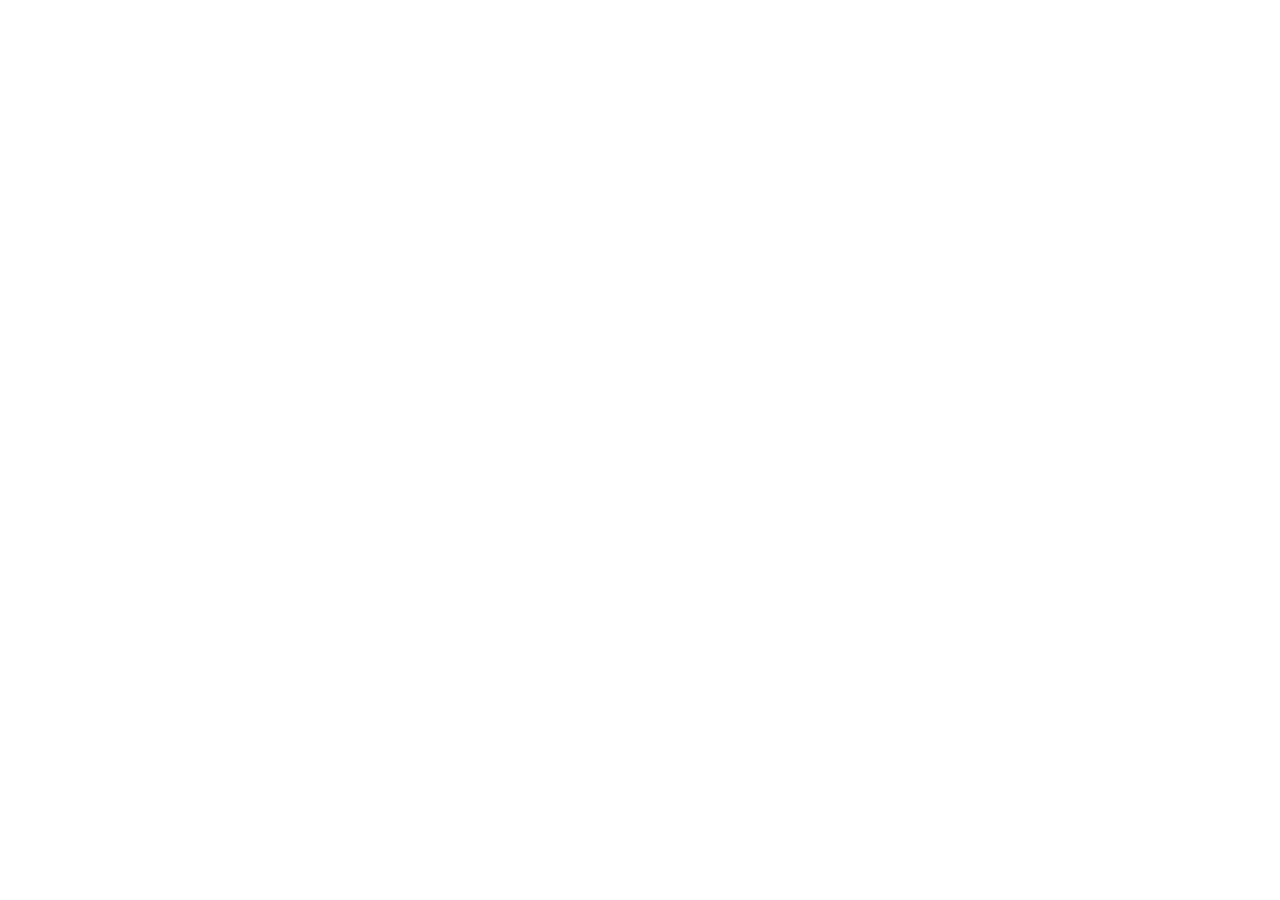
==== commit 5c12a8b3: "Redirect to colbybaker.dev; keep the resume PDF at its old path The portfolio now lives at https://c" ====
--- a/index.html
+++ b/index.html
@@ -1,120 +1,25 @@
 <!doctype html>
 <html lang="en">
-<head>
-  <meta charset="utf-8">
-  <meta name="viewport" content="width=device-width,initial-scale=1">
-  <meta name="theme-color" content="#f6f5f1">
-  <title>Colby Baker • Software engineer</title>
-  <meta name="description" content="Colby Baker's engineering portfolio. Explore eight projects in one interactive viewer, from early web apps and relational APIs to Aspicio and production software at CVS Health.">
-  <meta property="og:title" content="Colby Baker • Software engineer">
-  <meta property="og:description" content="Explore Aspicio and follow my projects from 2021 to today.">
-  <meta property="og:type" content="website">
-  <meta property="og:url" content="https://colbyco.github.io/">
-  <link rel="canonical" href="https://colbyco.github.io/">
-  <link rel="icon" href="data:image/svg+xml,%3Csvg xmlns='http://www.w3.org/2000/svg' viewBox='0 0 48 48'%3E%3Crect width='48' height='48' rx='10' fill='%233f3882'/%3E%3Cpath d='M21 15H15L8 24l7 9h6m5-18h7l5 5-5 4 6 4-6 5h-7Z' fill='none' stroke='%23e7f8a9' stroke-width='3' stroke-linejoin='round'/%3E%3C/svg%3E">
-  <link rel="stylesheet" href="./portfolio.css?v=606752df">
-  <script src="./aspicio-preview.js?v=6b1c92c6" defer></script>
-</head>
-<body id="top">
-  <a class="skip" href="#main">Skip to content</a>
-  <header class="site-header">
-    <div class="wrap nav">
-      <a href="#top" class="wordmark" aria-label="Colby Baker, home">
-        <svg width="36" height="36" viewBox="0 0 48 48" aria-hidden="true"><rect width="48" height="48" rx="10" fill="currentColor"/><path d="M21 15H15L8 24l7 9h6m5-18h7l5 5-5 4 6 4-6 5h-7Z" fill="none" stroke="#e7f8a9" stroke-width="3" stroke-linejoin="round"/></svg>
-        <span>Colby Baker</span>
-      </a>
-      <nav aria-label="Main navigation">
-        <a href="#projects">Projects</a>
-        <a href="#experience">Experience</a>
-        <a href="./Colby-Baker-Resume.pdf">Resume <span aria-hidden="true">↗</span></a>
-      </nav>
-    </div>
-  </header>
-  <main id="main">
-    <section class="hero wrap" aria-labelledby="hero-title">
-      <div>
-        <h1 id="hero-title">Colby Baker<span class="period">.</span></h1>
-        <p class="intro-role">Software engineer at CVS Health</p>
-      </div>
-      <div class="hero-summary">
-        <p class="intro">I build healthcare APIs and AI services.</p>
-        <div class="actions"><p class="location">Seattle, Washington</p><a class="text-link" href="https://github.com/Colbyco">GitHub &#8599;</a></div>
-      </div>
-    </section>
-    <section class="workspace wrap" id="projects" aria-label="Project portfolio">
-      <aside class="project-navigation" aria-labelledby="projects-title">
-        <p class="eyebrow">2021 &ndash; 2026</p>
-        <h2 id="projects-title">Project history</h2>
-        <nav aria-label="Choose a project">
-          <a href="#summoner" data-project="summoner"><span>Jul 2021</span><strong>Summoner Spell Generator</strong></a>
-          <a href="#weather" data-project="weather"><span>Aug 2021</span><strong>Weather Database</strong></a>
-          <a href="#chatbot" data-project="chatbot"><span>Jun 2022</span><strong>OpenAI Chatbot</strong></a>
-          <a href="#library" data-project="library"><span>Jul 2022</span><strong>Library Database API</strong></a>
-          <a href="#proshop" data-project="proshop"><span>Apr 2024</span><strong>ProShop course project</strong></a>
-          <a href="#music" data-project="music"><span>Dec 2024</span><strong>Music Search App</strong></a>
-          <a href="#aspicio" data-project="aspicio" aria-current="true"><span>Jul 2026</span><strong>Aspicio</strong></a>
-          <a href="#spotify" data-project="spotify"><span>Oct 2026</span><strong>Spotify Classic Lyrics</strong></a>
-        </nav>
-      </aside>
-      <div class="mobile-project-picker">
-        <label for="project-select">Project history</label>
-        <select id="project-select">
-          <option value="summoner">2021 · Summoner Spell Generator</option>
-          <option value="weather">2021 · Weather Database</option>
-          <option value="chatbot">2022 · OpenAI Chatbot</option>
-          <option value="library">2022 · Library Database API</option>
-          <option value="proshop">2024 · ProShop course project</option>
-          <option value="music">2024 · Music Search App</option>
-          <option value="aspicio" selected>2026 · Aspicio</option>
-          <option value="spotify">2026 · Spotify Classic Lyrics</option>
-        </select>
-      </div>
-      <article class="feature" aria-labelledby="featured-name">
-        <header class="feature-header">
-          <div class="feature-identity">
-            <p class="eyebrow" id="project-kind">Live app</p>
-            <h2 id="featured-name">Aspicio</h2>
-            <p class="feature-date"><time id="project-date" datetime="2026-07">July 2026</time> - <span id="project-stage">Third year as a software engineer</span></p>
-          </div>
-          <div class="project-stepper" aria-label="Browse projects chronologically">
-            <button type="button" id="previous-project" aria-label="Previous project">&#8592;</button>
-            <button type="button" id="next-project" aria-label="Next project">&#8594;</button>
-          </div>
-        </header>
-        <div class="compact-context" data-project-context></div>
-        <div class="preview-toolbar">
-          <div id="project-views" class="project-views" aria-label="Aspicio views"></div>
-          <button type="button" id="preview-reload">Reload preview &#8635;</button>
-        </div>
-        <div class="project-preview" id="project-preview" aria-busy="true">
-          <div id="frame-host"></div>
-          <div class="preview-status" id="preview-status" role="status">
-            <span class="preview-orbit" aria-hidden="true"></span>
-            <p id="preview-message">Opening Aspicio...</p>
-            <button id="preview-retry" type="button" hidden>Try again</button>
-          </div>
-        </div>
-        <div class="compact-details" id="compact-details"></div>
-        <noscript><p class="no-script">Enable JavaScript to switch between the built-in project previews. <a href="https://aspicio.app/">Open Aspicio</a> or <a href="./summoner-spell-generator.html">play the restored spell generator</a>.</p></noscript>
-      </article>
-      <aside class="project-context" aria-label="About this project">
-        <h2>About this project</h2>
-        <div data-project-context>
-          <p class="project-description">I built interactive birth charts, a 3D sky, and relocation maps, with NASA JPL ephemeris calculations and rules-based readings.</p>
-          <ul class="project-tech"><li>Next.js</li><li>TypeScript</li><li>Three.js</li></ul>
-        </div>
-      </aside>
-      <p id="project-announcement" class="visually-hidden" aria-live="polite" aria-atomic="true"></p>
-    </section>
-    <section class="experience wrap" id="experience" aria-labelledby="experience-title">
-      <header class="section-header"><div><p class="eyebrow">CVS Health</p><h2 id="experience-title">Experience</h2></div><a class="text-link" href="./Colby-Baker-Resume.pdf">Read resume <span aria-hidden="true">↗</span></a></header>
-      <div class="roles">
-        <article><p class="meta">May – August 2023</p><h3>Digital Engineering Intern</h3><p>Built a self-service metrics dashboard that let users export data independently.</p></article>
-        <article><p class="meta">2024 – 2026</p><h3>Software Engineer, API Scheduling</h3><p>Built appointment availability and provider ranking features. Cut one appointment test group from 185 seconds to 6 seconds and migrated CI for 10 services to GitHub Actions.</p></article>
-        <article><p class="meta">2026 – present</p><h3>Software Engineer, Health Agent AI</h3><p>Unified logging, tracing, and session visualization across seven agent services. Reorganized responses around parallel specialist services and reduced welcome-response latency by roughly 16.5 seconds.</p></article>
-      </div>
-    </section>
-  </main>
-  <footer><div class="wrap footer"><div><strong>Colby Baker</strong><p>Seattle, Washington</p></div><nav aria-label="Professional links"><a href="https://github.com/Colbyco">GitHub ↗</a><a href="https://www.linkedin.com/in/bakercolby/">LinkedIn ↗</a><a href="./Colby-Baker-Resume.pdf">Resume ↗</a></nav></div></footer>
-</body>
+  <head>
+    <meta charset="utf-8" />
+    <meta name="viewport" content="width=device-width, initial-scale=1" />
+    <title>Colby Baker · Software Engineer</title>
+    <meta name="robots" content="noindex" />
+    <link rel="canonical" href="https://colbybaker.dev/" />
+    <meta http-equiv="refresh" content="0; url=https://colbybaker.dev/" />
+    <script>
+      // The portfolio moved to colbybaker.dev. Carry old project hashes over to their new ids.
+      var map = { chatbot: "openai-chatbot", music: "music-search", spotify: "spotify-classic-lyrics" };
+      var h = location.hash.replace(/^#/, "");
+      var hash = h ? "#" + (map[h] || h) : "";
+      location.replace("https://colbybaker.dev/" + hash);
+    </script>
+    <style>
+      body { font: 16px/1.5 system-ui, sans-serif; margin: 15vh auto; max-width: 36rem; padding: 0 1.5rem; color: #15171c; }
+      a { color: #2348e6; }
+    </style>
+  </head>
+  <body>
+    <p>This site has moved to <a href="https://colbybaker.dev/">colbybaker.dev</a>.</p>
+  </body>
 </html>
